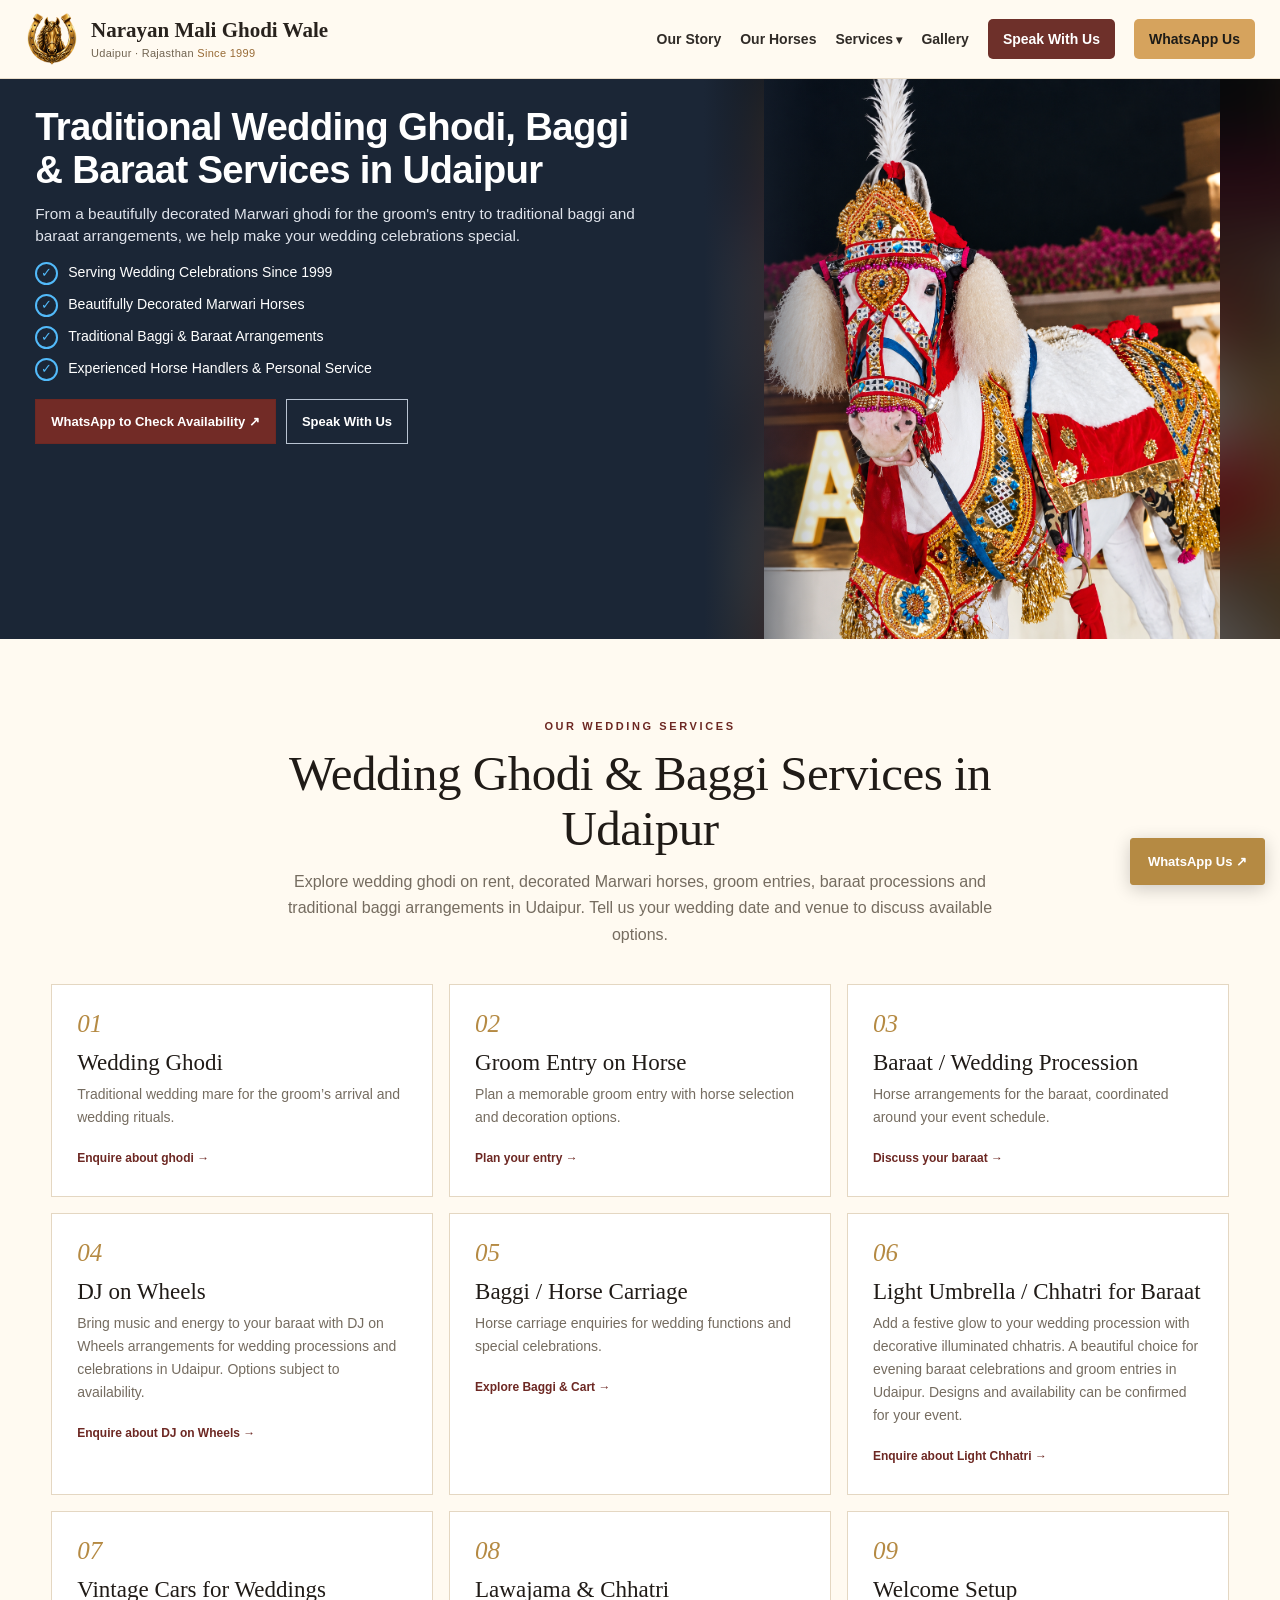
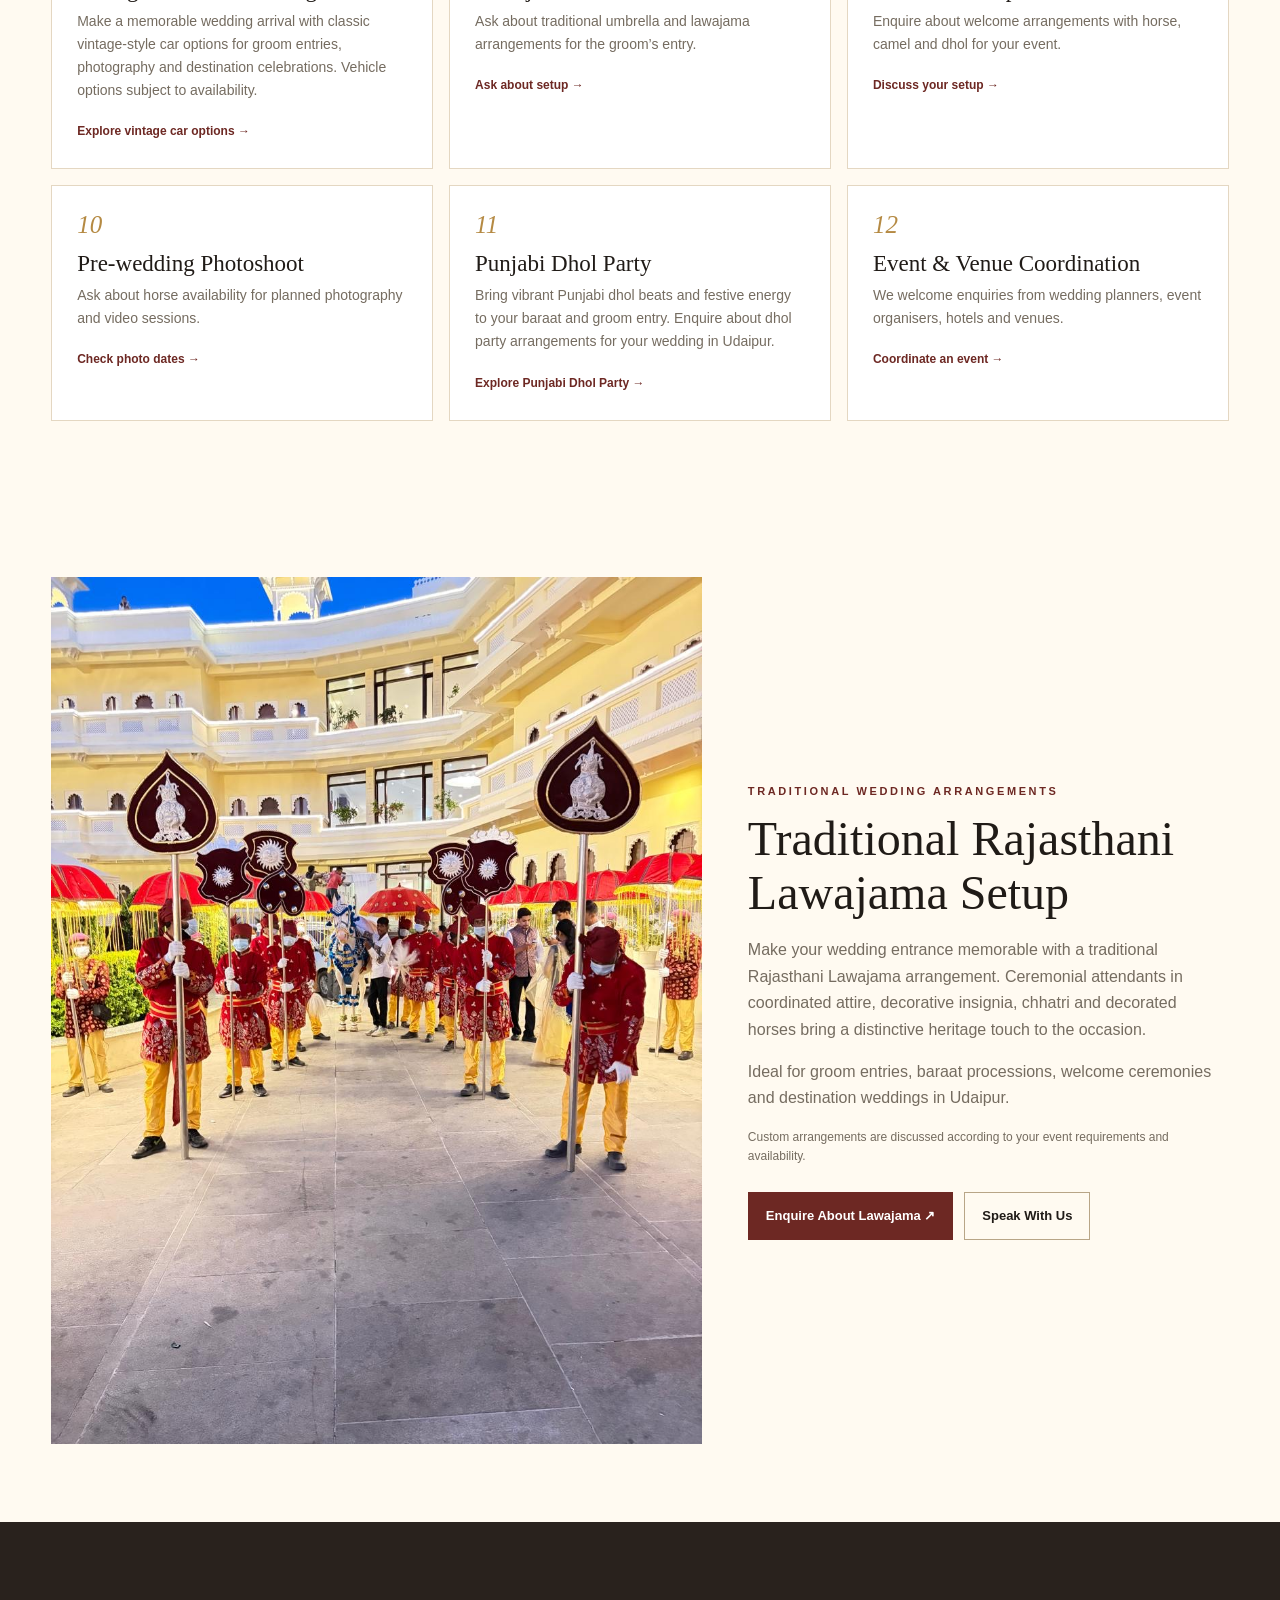
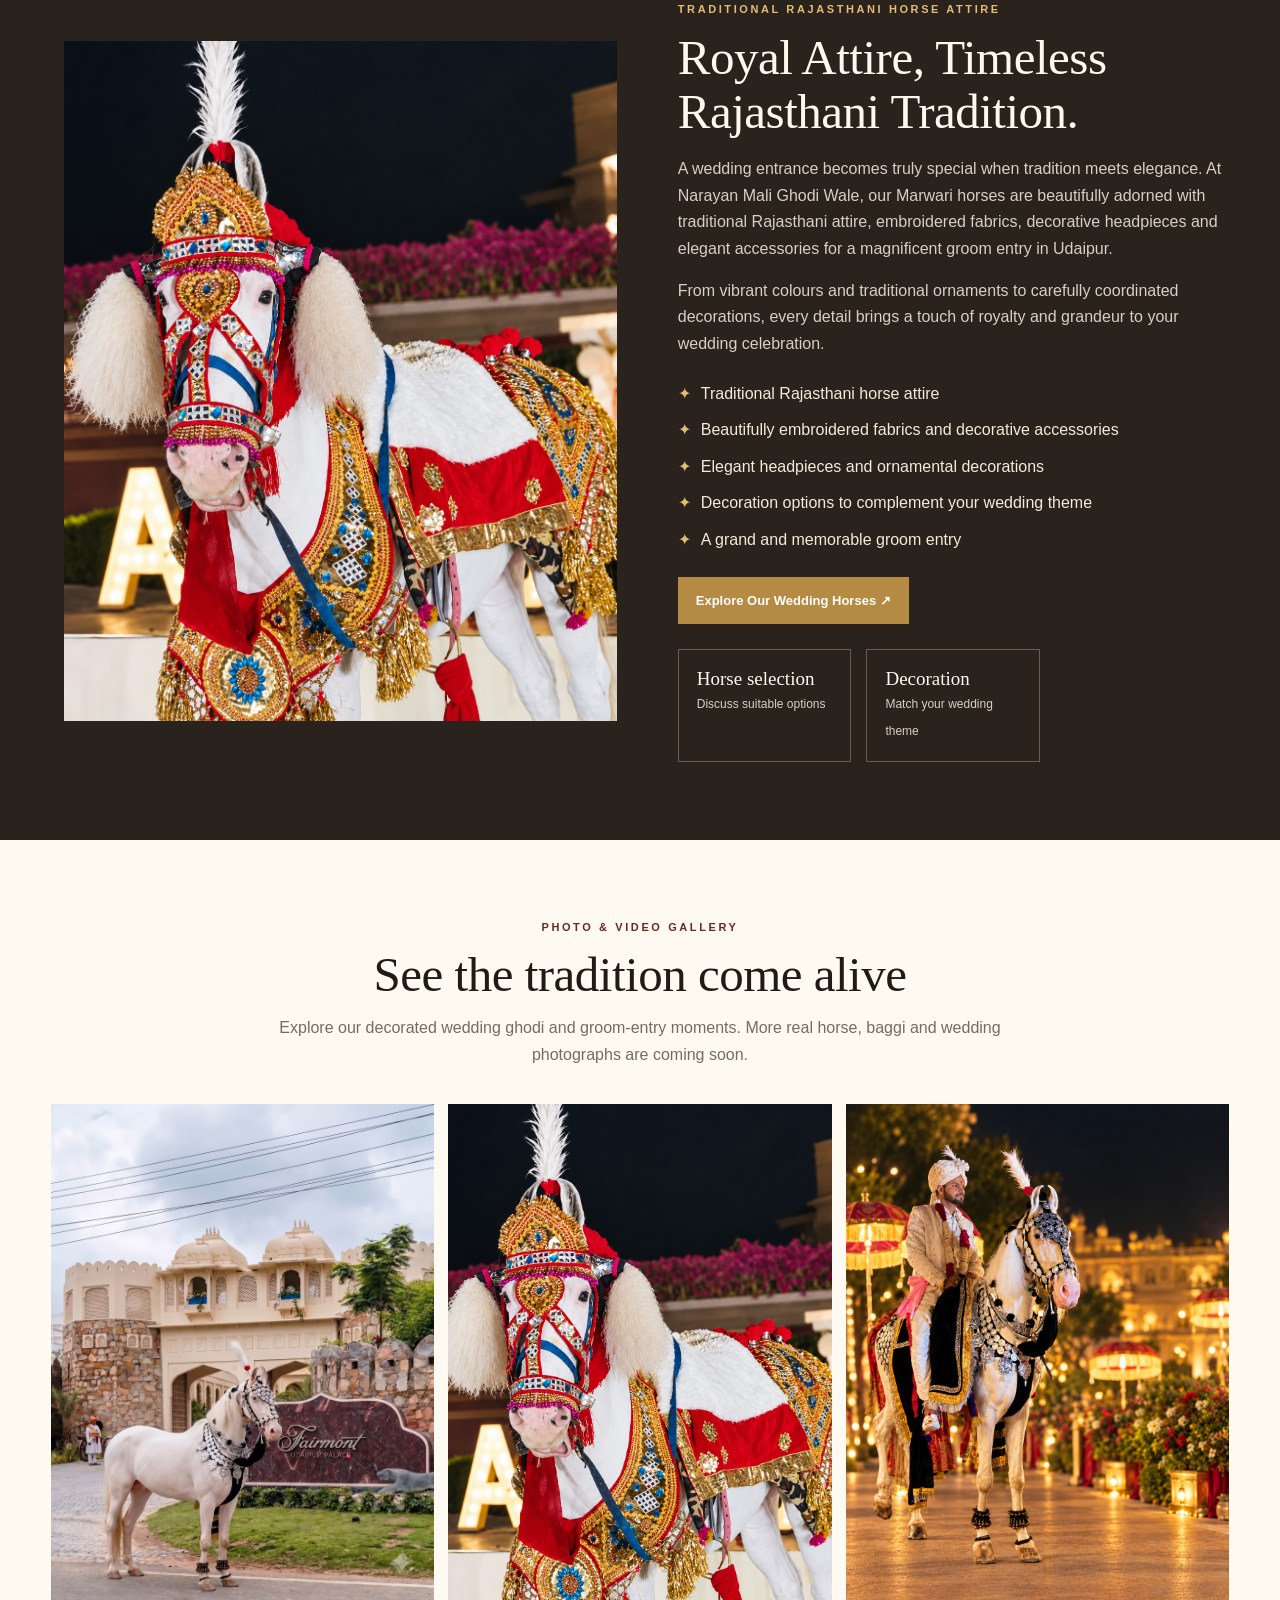
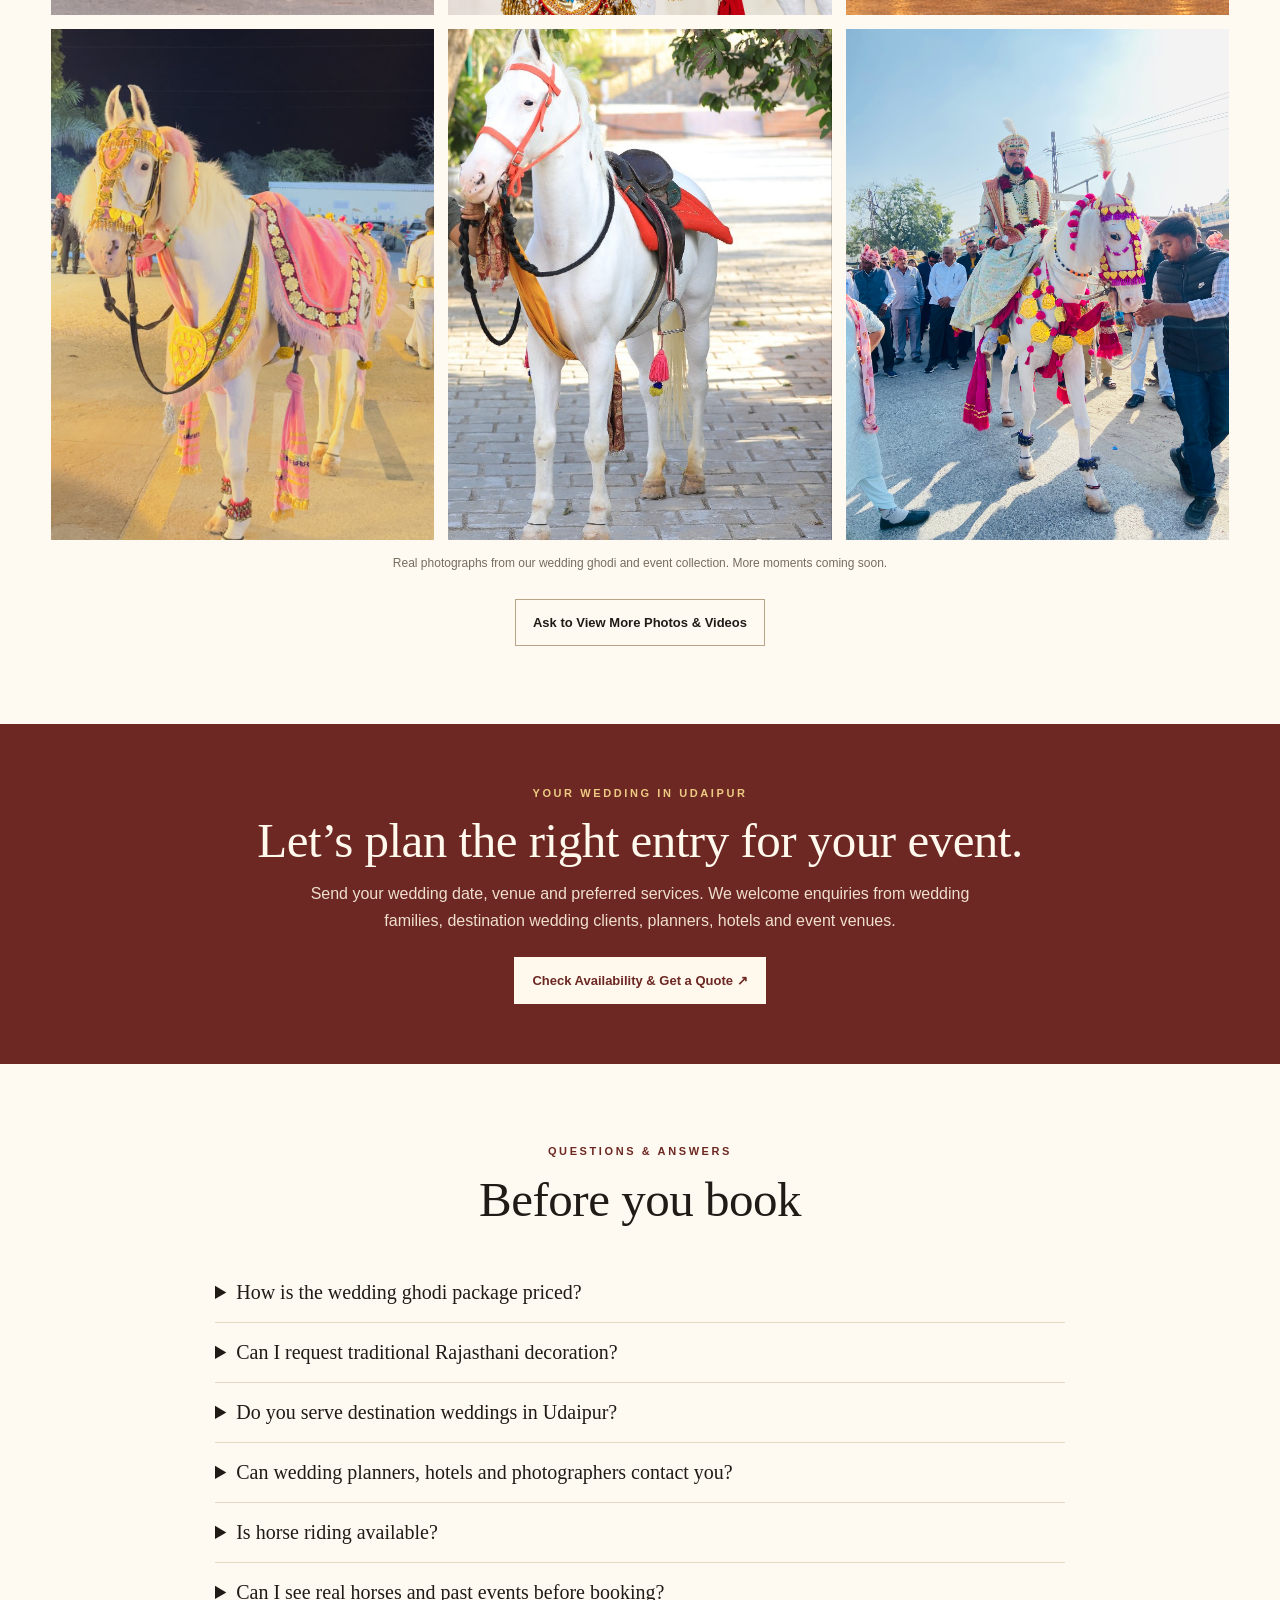
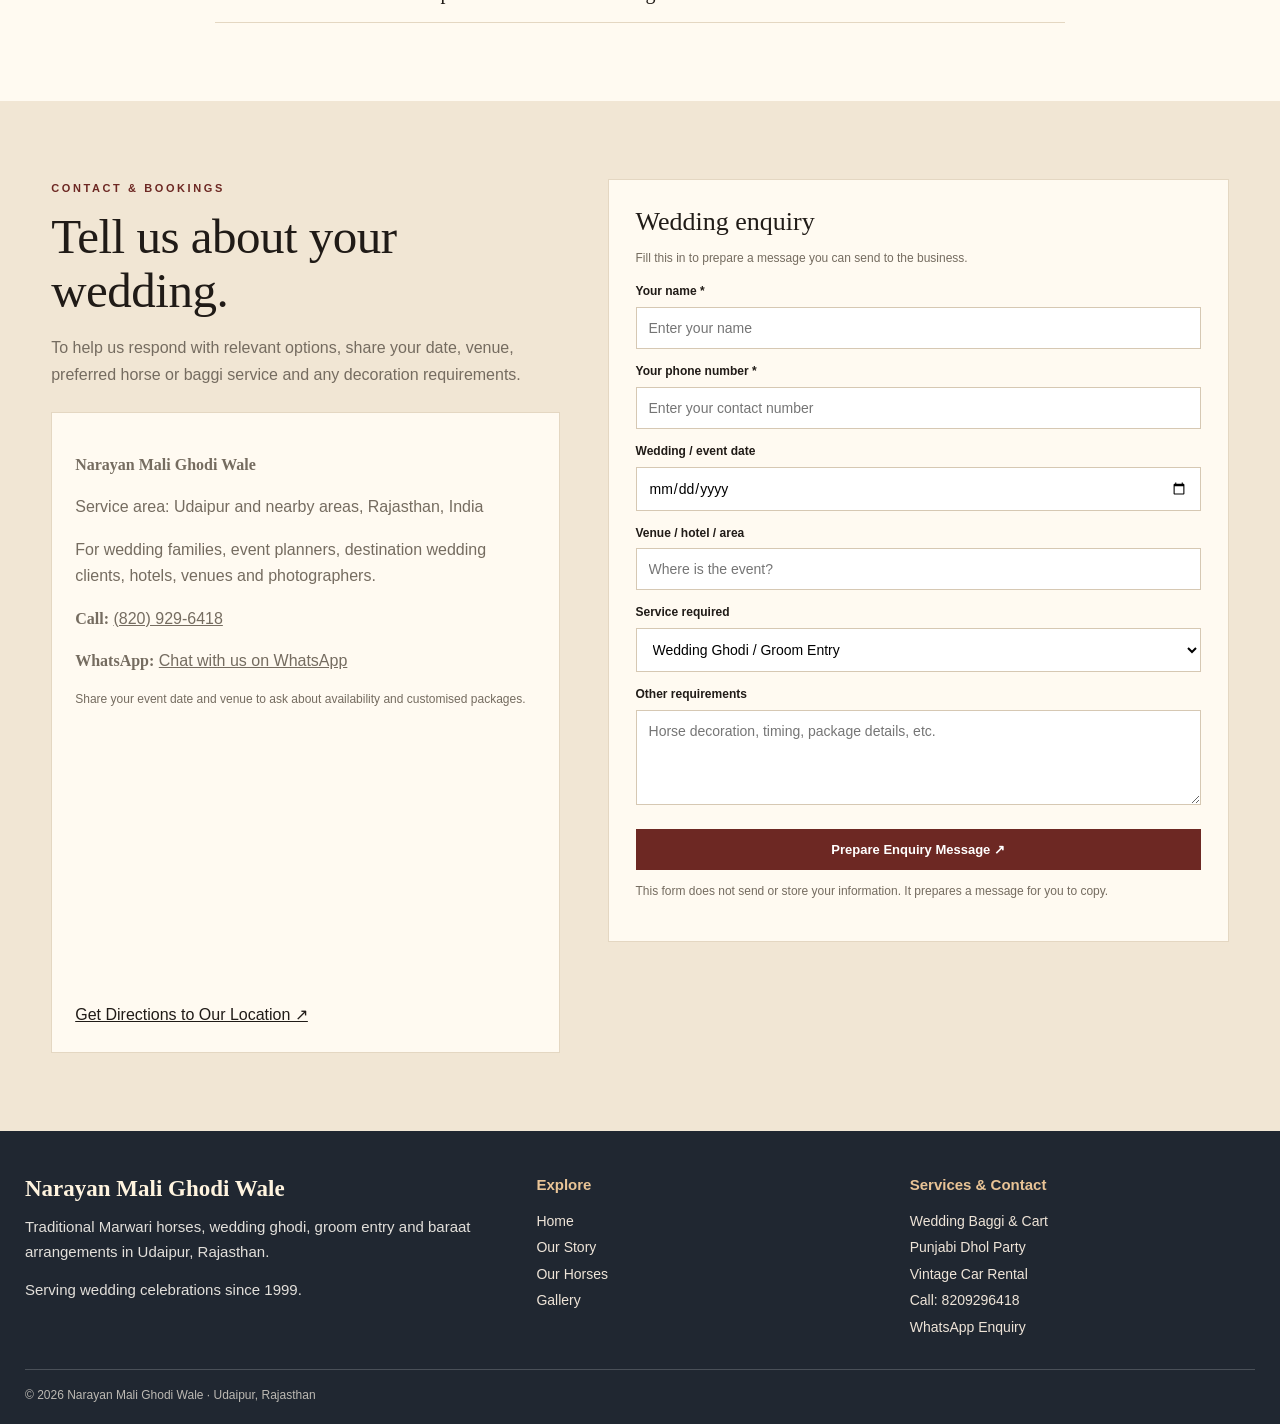
==== index.html @ 458868e4 "Tighten homepage hero spacing and raise both CTAs above fold" ====
<!doctype html>
<html lang="en">
<head>
<meta charset="utf-8"><meta name="viewport" content="width=device-width,initial-scale=1"><meta name="theme-color" content="#171713">
<title>Wedding Ghodi &amp; Baggi in Udaipur | Narayan Mali Ghodi Wale</title>
<meta name="description" content="Wedding ghodi and baggi services in Udaipur since 1999. Explore decorated Marwari horses, groom entry, baraat and destination wedding arrangements. Enquire today.">
<link rel="canonical" href="https://www.narayanmalighodiwale.com/">
<meta name="robots" content="index,follow,max-image-preview:large">
<meta property="og:type" content="website">
<meta property="og:locale" content="en_IN">
<meta property="og:site_name" content="Narayan Mali Ghodi Wale">
<meta property="og:title" content="Wedding Ghodi &amp; Baggi in Udaipur | Narayan Mali Ghodi Wale">
<meta property="og:description" content="Traditional wedding ghodi, Marwari horses, groom entry and baggi arrangements in Udaipur. Serving wedding celebrations since 1999.">
<meta property="og:url" content="https://www.narayanmalighodiwale.com/">
<meta property="og:image" content="https://www.narayanmalighodiwale.com/IMG_8677%202.png">
<meta name="twitter:card" content="summary_large_image">
<script type="application/ld+json">{"@context":"https://schema.org","@type":"LocalBusiness","@id":"https://www.narayanmalighodiwale.com/#business","name":"Narayan Mali Ghodi Wale","url":"https://www.narayanmalighodiwale.com/","telephone":"+918209296418","image":"https://www.narayanmalighodiwale.com/IMG_8677%202.png","description":"Wedding ghodi, Marwari horse, baggi, groom entry and baraat arrangements in Udaipur, Rajasthan.","foundingDate":"1999","address":{"@type":"PostalAddress","streetAddress":"Near CPS School, New Bhupalpura, Kharakua","addressLocality":"Udaipur","addressRegion":"Rajasthan","postalCode":"313001","addressCountry":"IN"},"areaServed":{"@type":"Place","name":"Udaipur and nearby areas, Rajasthan"},"hasMap":"https://www.google.com/maps/search/?api=1&query=24.5923232%2C73.7060782","sameAs":["https://www.google.com/maps/search/?api=1&query=24.5923232%2C73.7060782"]}</script>
<style>
:root{--ink:#201b17;--cream:#f7f0e4;--paper:#fffaf1;--gold:#b58a43;--red:#6d2823;--muted:#756c60;--line:#e4d7c2}
*{box-sizing:border-box}html{scroll-behavior:smooth;scroll-padding-top:82px}body{margin:0;background:var(--paper);color:var(--ink);font:16px/1.65 Arial,Helvetica,sans-serif}a{color:inherit}.wrap{width:min(1180px,92%);margin:auto}.top{background:var(--red);color:#fff8ed;font-size:12px;letter-spacing:.5px;padding:8px 0}.top .wrap{display:flex;justify-content:space-between;gap:12px;flex-wrap:wrap}.header{position:sticky;top:0;z-index:5;background:#fffaf1f5;backdrop-filter:blur(10px);border-bottom:1px solid var(--line)}.nav{display:flex;align-items:center;justify-content:space-between;gap:22px;min-height:78px}.brand{font:700 21px/1.15 Georgia,serif;text-decoration:none;display:flex;align-items:center;gap:11px}.brand-logo{width:54px;height:54px;object-fit:contain;flex-shrink:0}.brand small{display:block;font:700 10px Arial,sans-serif;letter-spacing:2px;text-transform:uppercase;color:var(--red);margin-top:7px}.since-mark{color:#9a742f;font-weight:800;white-space:nowrap;margin-left:10px;padding-left:10px;border-left:1px solid #c7aa7b}.links{display:flex;align-items:center;gap:19px;font-size:13px}.links a{text-decoration:none}.nav-dropdown{position:relative}.nav-dropdown summary{cursor:pointer;list-style:none;font-size:13px}.nav-dropdown summary::-webkit-details-marker{display:none}.nav-dropdown summary::after{content:" ▾";color:var(--gold)}.nav-dropdown[open] summary::after{content:" ▴"}.nav-dropdown-menu{position:absolute;top:calc(100% + 16px);left:0;min-width:225px;background:var(--paper);border:1px solid var(--line);box-shadow:0 12px 28px #0002;padding:8px;z-index:12}.nav-dropdown-menu a{display:block!important;padding:10px 12px;color:var(--ink);white-space:nowrap}.nav-dropdown-menu a:hover,.nav-dropdown-menu a:focus{background:#efe2ce}.btn{display:inline-flex;align-items:center;justify-content:center;gap:7px;background:var(--red);border:1px solid var(--red);color:white!important;text-decoration:none;padding:12px 17px;font-weight:bold;font-size:13px;cursor:pointer}.btn.gold{background:var(--gold);border-color:var(--gold)}.btn.light{background:transparent;color:var(--ink)!important;border-color:#b8a587}.hero{display:grid;grid-template-columns:1fr 1fr;background:#eee0c8;min-height:590px}.hero-copy{align-self:center;padding:70px max(25px,calc((100vw - 1180px)/2)) 70px max(4vw,24px)}.eyebrow{font-size:11px;letter-spacing:2.6px;text-transform:uppercase;color:var(--red);font-weight:bold}.hero h1{font:clamp(42px,5.4vw,70px)/1.04 Georgia,serif;letter-spacing:-1.6px;margin:18px 0}.hero p{font-size:17px;color:#62564a;max-width:500px}.actions{display:flex;gap:11px;flex-wrap:wrap;margin-top:25px}.hero-photo{position:relative;min-height:620px;background:#241b15;overflow:hidden;isolation:isolate}.hero-photo::before{content:"";position:absolute;inset:-24px;background:url('IMG_8677%202.png') center/cover no-repeat;filter:blur(22px) brightness(.68);z-index:-1}.hero-photo::after{content:"";position:absolute;inset:0;background:url('IMG_8677%202.png') center/contain no-repeat;pointer-events:none}.photo-tag{position:absolute;bottom:22px;left:22px;background:#fffaf1ed;padding:13px 16px;font:18px Georgia,serif}.strip{background:var(--ink);color:#fff8ed}.strip .wrap{display:grid;grid-template-columns:repeat(3,1fr);gap:20px;padding:22px 0}.strip strong{display:block;font:18px Georgia,serif}.strip span{font-size:12px;color:#d8cbbb}section{padding:78px 0}.intro{text-align:center;max-width:760px;margin:0 auto 36px}.intro h2,.about h2,.cta h2,.contact h2{font:clamp(32px,4.3vw,49px)/1.12 Georgia,serif;letter-spacing:-.5px;margin:12px 0}.intro p{color:var(--muted);margin:0}.services{display:grid;grid-template-columns:repeat(3,1fr);gap:16px}.service{background:#fff;border:1px solid var(--line);padding:25px;min-height:205px;position:relative}.service .num{font:italic 25px Georgia,serif;color:var(--gold)}.service h3{font:23px Georgia,serif;margin:12px 0 7px}.service p{font-size:14px;color:var(--muted);margin:0 0 15px}.service a{font-size:12px;font-weight:bold;color:var(--red);text-decoration:none}.about{background:#29221d;color:#fff8ed}.about-grid{display:grid;grid-template-columns:minmax(0,1.05fr) minmax(0,1fr);gap:48px;align-items:center}.about-photo{display:flex;align-items:center;justify-content:center;min-width:0;background:transparent}.about-photo img{display:block;width:100%;height:auto;max-height:680px;object-fit:contain;object-position:center;border-radius:4px}.about .eyebrow{color:#e4bd73}.about p{color:#d9cfc2}.checks{list-style:none;padding:0;margin:24px 0}.checks li{margin:10px 0;color:#f6ead8}.checks li:before{content:'✦';color:#e4bd73;margin-right:10px}.feature-row{display:grid;grid-template-columns:repeat(3,1fr);gap:15px;margin-top:25px}.feature{border:1px solid #6d5b4b;padding:18px}.feature b{display:block;font:19px Georgia,serif}.feature span{font-size:12px;color:#d9cfc2}.gallery{display:grid;grid-template-columns:repeat(3,minmax(0,1fr));gap:14px}.gallery figure{margin:0;position:relative;aspect-ratio:3/4;min-height:0;background:#29221d;overflow:hidden;display:flex;align-items:center;justify-content:center}.gallery img{display:block;width:100%;height:100%;min-height:0;object-fit:cover;object-position:center;transition:transform .25s ease}.gallery figure:hover img{transform:scale(1.025)}.gallery figure.wedding-entry{background:#211a16}.gallery figure.wedding-entry img{object-fit:cover;object-position:center center;background:#211a16}.gallery figcaption{position:absolute;bottom:0;left:0;right:0;padding:35px 15px 13px;color:white;font:20px Georgia,serif;background:linear-gradient(transparent,#000a)}.note{text-align:center;color:var(--muted);font-size:12px;margin-top:14px}.packages{background:#f0e5d2}.package-grid{display:grid;grid-template-columns:repeat(3,1fr);gap:16px}.package{background:var(--paper);border:1px solid var(--line);padding:27px}.package h3{font:25px Georgia,serif;margin:0 0 8px}.package p{font-size:14px;color:var(--muted)}.package .label{font-size:10px;text-transform:uppercase;letter-spacing:2px;color:var(--red);font-weight:bold}.package a{font-size:13px;color:var(--red);font-weight:bold;text-decoration:none}.cta{background:var(--red);color:#fff8ed;text-align:center;padding:60px 20px}.cta .eyebrow{color:#edc982}.cta p{max-width:680px;margin:0 auto 23px;color:#f0dfce}.cta .btn{background:#fff8ed;border-color:#fff8ed;color:var(--red)!important}.faq{max-width:850px;margin:auto}.faq details{padding:18px 0;border-bottom:1px solid var(--line)}.faq summary{font:20px Georgia,serif;cursor:pointer}.faq details p{color:var(--muted);font-size:14px}.contact{background:#f1e6d4}.contact-grid{display:grid;grid-template-columns:.9fr 1.1fr;gap:48px;align-items:start}.contact p{color:var(--muted)}.contact-info{background:var(--paper);border:1px solid var(--line);padding:23px;margin-top:24px}.contact-info b{font-family:Georgia,serif}.form{background:var(--paper);border:1px solid var(--line);padding:27px}.form h3{font:26px Georgia,serif;margin:0 0 12px}.form label{display:block;font-size:12px;font-weight:bold;margin:13px 0 5px}.form input,.form select,.form textarea{width:100%;padding:12px;border:1px solid #d6c8b3;background:white;font:14px Arial}.form textarea{min-height:95px}.form button{margin-top:16px;width:100%}.small{font-size:12px;color:var(--muted)}footer{background:var(--ink);color:#fff8ed;padding:30px 0}footer .wrap{display:flex;justify-content:space-between;gap:20px;flex-wrap:wrap;align-items:center}footer p{font-size:12px;color:#d8cbbb;margin:4px 0}.float-cta{position:fixed;bottom:15px;right:15px;z-index:8;box-shadow:0 4px 18px #0003;border-radius:3px}
@media(max-width:900px){.hero-photo{min-height:520px}.links{gap:10px}.links a:not(.btn){display:none}.hero{grid-template-columns:1fr}.hero-copy{padding:55px 6%}.hero-photo{min-height:370px}.about-grid,.contact-grid{grid-template-columns:1fr;gap:28px}.services{grid-template-columns:repeat(2,1fr)}.package-grid{grid-template-columns:1fr}.about-photo{min-height:0}.about-photo img{max-height:560px}.strip .wrap{grid-template-columns:1fr;gap:12px}.strip .wrap>div{border-bottom:1px solid #55463a;padding-bottom:10px}.feature-row{grid-template-columns:1fr 1fr}}
@media(max-width:520px){.hero-photo{min-height:420px}section{padding:58px 0}.services{grid-template-columns:1fr}.gallery{grid-template-columns:1fr}.gallery figure{min-height:0;aspect-ratio:3/4}.gallery img{min-height:0}.brand{font-size:18px}.hero h1{font-size:44px}.feature-row{grid-template-columns:1fr}.top .wrap{justify-content:center}.form{padding:19px}}
.heritage{background:#f4ebdd}.heritage-grid{display:grid;grid-template-columns:1.08fr .92fr;gap:48px;align-items:center}.heritage-photos{display:grid;gap:14px;min-width:0}.heritage-secondary img{max-height:420px}.heritage-photo{margin:0;background:#d5c7b1;overflow:hidden}.heritage-photo img{display:block;width:100%;height:auto;max-height:630px;object-fit:contain}.heritage-copy h2{font:clamp(34px,4.2vw,50px)/1.12 Georgia,serif;margin:14px 0 18px}.heritage-copy p{color:var(--muted);margin:0 0 17px}.heritage-detail{border-left:3px solid var(--gold);padding-left:17px;font-size:14px;margin:22px 0;color:#5f5549}.heritage-actions{display:flex;gap:12px;flex-wrap:wrap;margin-top:25px}@media(max-width:900px){.heritage-grid{grid-template-columns:1fr;gap:26px}.heritage-photo img{max-height:580px}}.lawajama{background:#fffaf1}.lawajama-grid{display:grid;grid-template-columns:1.15fr .85fr;gap:46px;align-items:center}.lawajama-photo{margin:0;background:#e9ddca}.lawajama-photo img{display:block;width:100%;height:auto;object-fit:contain}.lawajama-copy h2{font:clamp(32px,4vw,48px)/1.12 Georgia,serif;margin:12px 0 18px}.lawajama-copy p{color:var(--muted)}@media(max-width:900px){.lawajama-grid{grid-template-columns:1fr;gap:25px}}
/* Approved split-layout homepage hero */
.updated-hero{display:grid!important;grid-template-columns:55% 45%;min-height:720px!important;overflow:hidden;background:#1b2636!important;color:#fff!important;padding:0!important}.updated-hero .hero-inner{width:auto!important;max-width:none!important;margin:0!important;padding:75px 6% 55px max(5%,calc((100vw - 1300px)/2))!important;align-self:center;z-index:2}.updated-hero .eyebrow{font-size:13px;letter-spacing:1.4px;font-weight:700;color:#e8c79d}.updated-hero h1{font:700 clamp(34px,3.45vw,57px)/1.15 Arial,Helvetica,sans-serif;letter-spacing:-.7px;margin:22px 0 25px;max-width:none}.updated-hero p{font-size:clamp(16px,1.35vw,20px);color:#dfe3eb;max-width:760px;line-height:1.6}.updated-hero .hero-benefits{list-style:none;margin:30px 0;padding:0}.updated-hero .hero-benefits li{display:flex;align-items:flex-start;gap:14px;font-size:clamp(15px,1.2vw,19px);margin:15px 0}.updated-hero .hero-benefits li:before{content:'✓';border:2px solid #52bafa;border-radius:50%;width:21px;height:21px;display:inline-flex;align-items:center;justify-content:center;color:#52bafa;font-size:13px;flex:none;margin-top:4px}.updated-hero .actions{display:flex;flex-wrap:wrap;gap:12px;margin-top:28px}.updated-hero .btn{background:#722b26;color:#fff!important;text-decoration:none;padding:13px 18px;font-weight:700;font-size:14px}.updated-hero .btn.light{background:transparent!important;border:1px solid #b9c4d2;color:#fff!important}.updated-hero .hero-photo{position:relative;overflow:hidden;min-height:720px;background:#192434}.updated-hero .hero-photo:before{content:'';position:absolute;inset:-45px;background:url('/IMG_0297.png') center/cover no-repeat;filter:blur(34px) brightness(.42);transform:scale(1.1)}.updated-hero .hero-photo img{position:absolute;inset:0;width:100%;height:100%;object-fit:contain;object-position:center center;filter:contrast(1.04) saturate(1.04)}.updated-hero .hero-photo:after{content:'';position:absolute;inset:0;background:linear-gradient(90deg,#1b2636 0%,rgba(27,38,54,.15) 19%,transparent 40%);pointer-events:none}@media(max-width:780px){.updated-hero{grid-template-columns:1fr}.updated-hero .hero-photo{order:-1;min-height:480px;height:58vh}.updated-hero .hero-inner{padding:36px 6% 52px!important}.updated-hero h1{font-size:clamp(32px,7vw,46px)}.updated-hero .hero-photo:after{background:linear-gradient(0deg,#1b2636 0%,transparent 23%)}}@media(max-width:420px){.updated-hero .hero-photo{min-height:350px;height:48vh}}

/* Compact above-the-fold hero: show both contact actions without scrolling on desktop */
@media(min-width:781px){.updated-hero{min-height:0!important;grid-template-columns:55% 45%;align-items:stretch}.updated-hero .hero-inner{padding-top:26px!important;padding-bottom:30px!important;align-self:start}.updated-hero h1{font-size:clamp(30px,3vw,46px)!important;line-height:1.12!important;margin:0 0 12px!important}.updated-hero p{font-size:clamp(15px,1.2vw,18px)!important;line-height:1.45!important;margin:0 0 10px!important}.updated-hero .hero-benefits{margin:13px 0 0!important}.updated-hero .hero-benefits li{font-size:clamp(14px,1.1vw,17px)!important;margin:8px 0!important;gap:10px}.updated-hero .hero-benefits li:before{width:19px;height:19px;margin-top:1px}.updated-hero .actions{margin-top:18px!important;gap:10px}.updated-hero .btn{padding:11px 15px!important;font-size:13px!important}.updated-hero .hero-photo{min-height:560px!important}}
@media(max-width:780px){.updated-hero .hero-inner{padding-top:22px!important;padding-bottom:34px!important}.updated-hero h1{margin-top:0!important}.updated-hero .hero-benefits{margin:16px 0!important}.updated-hero .hero-benefits li{margin:9px 0!important}.updated-hero .actions{margin-top:16px!important}}
</style><link rel="icon" type="image/png" href="/Regal%20Golden%20Horse%20Horseshoe%20Emblem.png"><link rel="apple-touch-icon" href="/Regal%20Golden%20Horse%20Horseshoe%20Emblem.png"><link rel="stylesheet" href="/site-shared.css">
<script src="/site-shared.js" defer></script>
</head><body>

<div id="nm-site-header"></div>
<main>
<section class="hero updated-hero" style="padding:0"><div class="wrap hero-inner"><h1>Traditional Wedding Ghodi, Baggi &amp; Baraat Services in Udaipur</h1><p>From a beautifully decorated Marwari ghodi for the groom's entry to traditional baggi and baraat arrangements, we help make your wedding celebrations special.</p><ul class="hero-benefits"><li>Serving Wedding Celebrations Since 1999</li><li>Beautifully Decorated Marwari Horses</li><li>Traditional Baggi &amp; Baraat Arrangements</li><li>Experienced Horse Handlers &amp; Personal Service</li></ul><div class="actions"><a class="btn" href="https://wa.me/918209296418?text=Namaste%2C%20I%20want%20to%20check%20availability%20for%20wedding%20ghodi%20or%20baggi%20services%20in%20Udaipur." target="_blank" rel="noopener">WhatsApp to Check Availability ↗</a><a class="btn light" href="tel:+918209296418">Speak With Us</a></div></div><div class="hero-photo"><img src="/IMG_0297.png" alt="Decorated white Marwari wedding horse for groom entry in Udaipur" fetchpriority="high" decoding="async"></div></section>

<section id="services"><div class="wrap"><div class="intro"><div class="eyebrow">Our wedding services</div><h2>Wedding Ghodi &amp; Baggi Services in Udaipur</h2><p>Explore wedding ghodi on rent, decorated Marwari horses, groom entries, baraat processions and traditional baggi arrangements in Udaipur. Tell us your wedding date and venue to discuss available options.</p></div><div class="services">
<article class="service"><div class="num">01</div><h3>Wedding Ghodi</h3><p>Traditional wedding mare for the groom’s arrival and wedding rituals.</p><a href="#contact">Enquire about ghodi →</a></article>
<article class="service"><div class="num">02</div><h3>Groom Entry on Horse</h3><p>Plan a memorable groom entry with horse selection and decoration options.</p><a href="#contact">Plan your entry →</a></article>
<article class="service"><div class="num">03</div><h3>Baraat / Wedding Procession</h3><p>Horse arrangements for the baraat, coordinated around your event schedule.</p><a href="#contact">Discuss your baraat →</a></article>
<article class="service"><div class="num">04</div><h3>DJ on Wheels</h3><p>Bring music and energy to your baraat with DJ on Wheels arrangements for wedding processions and celebrations in Udaipur. Options subject to availability.</p><a href="https://wa.me/918209296418?text=Namaste%2C%20I%20would%20like%20to%20enquire%20about%20DJ%20on%20Wheels%20for%20my%20wedding%20in%20Udaipur." target="_blank" rel="noopener">Enquire about DJ on Wheels →</a></article>
<article class="service"><div class="num">05</div><h3>Baggi / Horse Carriage</h3><p>Horse carriage enquiries for wedding functions and special celebrations.</p><a href="/wedding-baggi-cart-udaipur.html">Explore Baggi &amp; Cart →</a></article>
<article class="service"><div class="num">06</div><h3>Light Umbrella / Chhatri for Baraat</h3><p>Add a festive glow to your wedding procession with decorative illuminated chhatris. A beautiful choice for evening baraat celebrations and groom entries in Udaipur. Designs and availability can be confirmed for your event.</p><a href="https://wa.me/918209296418?text=Namaste%2C%20I%20would%20like%20to%20enquire%20about%20Light%20Umbrella%20or%20Chhatri%20arrangements%20for%20my%20baraat%20in%20Udaipur." target="_blank" rel="noopener">Enquire about Light Chhatri →</a></article>
<article class="service"><div class="num">07</div><h3>Vintage Cars for Weddings</h3><p>Make a memorable wedding arrival with classic vintage-style car options for groom entries, photography and destination celebrations. Vehicle options subject to availability.</p><a href="https://wa.me/918209296418?text=Namaste%2C%20I%20would%20like%20to%20enquire%20about%20vintage%20cars%20for%20my%20wedding%20in%20Udaipur." target="_blank" rel="noopener">Explore vintage car options →</a></article>
<article class="service"><div class="num">08</div><h3>Lawajama & Chhatri</h3><p>Ask about traditional umbrella and lawajama arrangements for the groom’s entry.</p><a href="#contact">Ask about setup →</a></article>
<article class="service"><div class="num">09</div><h3>Welcome Setup</h3><p>Enquire about welcome arrangements with horse, camel and dhol for your event.</p><a href="#contact">Discuss your setup →</a></article>
<article class="service"><div class="num">10</div><h3>Pre-wedding Photoshoot</h3><p>Ask about horse availability for planned photography and video sessions.</p><a href="#contact">Check photo dates →</a></article>
<article class="service"><div class="num">11</div><h3>Punjabi Dhol Party</h3><p>Bring vibrant Punjabi dhol beats and festive energy to your baraat and groom entry. Enquire about dhol party arrangements for your wedding in Udaipur.</p><a href="/punjabi-dhol-party-udaipur.html">Explore Punjabi Dhol Party →</a></article>
<article class="service"><div class="num">12</div><h3>Event & Venue Coordination</h3><p>We welcome enquiries from wedding planners, event organisers, hotels and venues.</p><a href="#contact">Coordinate an event →</a></article>
</div></div></section>

<section class="lawajama" id="lawajama"><div class="wrap lawajama-grid"><figure class="lawajama-photo"><img loading="lazy" src="2a0fddee-d705-4a57-9d0f-5d189b93e5f3%202.JPG" alt="Traditional Rajasthani lawajama wedding setup with uniformed ceremonial attendants, decorative emblems, chhatri and a decorated horse"></figure><div class="lawajama-copy"><div class="eyebrow">Traditional wedding arrangements</div><h2>Traditional Rajasthani Lawajama Setup</h2><p>Make your wedding entrance memorable with a traditional Rajasthani Lawajama arrangement. Ceremonial attendants in coordinated attire, decorative insignia, chhatri and decorated horses bring a distinctive heritage touch to the occasion.</p><p>Ideal for groom entries, baraat processions, welcome ceremonies and destination weddings in Udaipur.</p><p class="small">Custom arrangements are discussed according to your event requirements and availability.</p><div class="actions"><a class="btn" href="https://wa.me/918209296418?text=Namaste%2C%20I%20want%20to%20enquire%20about%20a%20traditional%20Lawajama%20setup%20for%20my%20wedding%20in%20Udaipur." target="_blank" rel="noopener">Enquire About Lawajama ↗</a><a class="btn light" href="tel:+918209296418">Speak With Us</a></div></div></div></section>
<section class="about" id="horses"><div class="wrap about-grid"><div class="about-photo"><img src="IMG_0297.png" alt="Marwari wedding horse in ornate red and gold traditional Rajasthani wedding attire" loading="lazy" decoding="async"></div><div><div class="eyebrow">Traditional Rajasthani horse attire</div><h2>Royal Attire, Timeless Rajasthani Tradition.</h2><p>A wedding entrance becomes truly special when tradition meets elegance. At Narayan Mali Ghodi Wale, our Marwari horses are beautifully adorned with traditional Rajasthani attire, embroidered fabrics, decorative headpieces and elegant accessories for a magnificent groom entry in Udaipur.</p><p>From vibrant colours and traditional ornaments to carefully coordinated decorations, every detail brings a touch of royalty and grandeur to your wedding celebration.</p><ul class="checks"><li>Traditional Rajasthani horse attire</li><li>Beautifully embroidered fabrics and decorative accessories</li><li>Elegant headpieces and ornamental decorations</li><li>Decoration options to complement your wedding theme</li><li>A grand and memorable groom entry</li></ul><a class="btn gold" href="#gallery">Explore Our Wedding Horses ↗</a><div class="feature-row"><div class="feature"><b>Horse selection</b><span>Discuss suitable options</span></div><div class="feature"><b>Decoration</b><span>Match your wedding theme</span></div></div></div></div></section>
<section id="gallery"><div class="wrap"><div class="intro"><div class="eyebrow">Photo & video gallery</div><h2>See the tradition come alive</h2><p>Explore our decorated wedding ghodi and groom-entry moments. More real horse, baggi and wedding photographs are coming soon.</p></div><div class="gallery"><figure><img loading="lazy" src="IMG_0275.png" alt="Narayan Mali Ghodi Wale wedding horse and traditional wedding arrangements in Udaipur"></figure><figure><img loading="lazy" src="IMG_0297.png" alt="White Marwari wedding horse wearing traditional red and gold Rajasthani ceremonial attire"></figure><figure class="wedding-entry"><img loading="lazy" src="IMG_8677%202.png" alt="Wedding groom riding a decorated white ghodi at a traditional evening wedding celebration"></figure><figure><img loading="lazy" src="74f262b3-b4cd-4fb9-a083-b7b27465c553.jpeg" alt="White wedding ghodi decorated with pink and gold ceremonial attire"></figure><figure><img loading="lazy" src="03cc562d-ab1a-48ba-9b96-851b92a7f203.jpeg" alt="Narayan Mali Ghodi Wale wedding gallery photograph"></figure><figure><img loading="lazy" src="IMG_6902.jpeg" alt="Narayan Mali Ghodi Wale horse and wedding event gallery photograph"></figure></div><p class="note">Real photographs from our wedding ghodi and event collection. More moments coming soon.</p><div style="text-align:center;margin-top:25px"><a class="btn light" href="#contact">Ask to View More Photos & Videos</a></div></div></section>

<div class="cta"><div class="eyebrow">Your wedding in Udaipur</div><h2>Let’s plan the right entry for your event.</h2><p>Send your wedding date, venue and preferred services. We welcome enquiries from wedding families, destination wedding clients, planners, hotels and event venues.</p><a class="btn" href="#contact">Check Availability & Get a Quote ↗</a></div>
<section id="faq"><div class="wrap"><div class="intro"><div class="eyebrow">Questions & answers</div><h2>Before you book</h2></div><div class="faq"><details><summary>How is the wedding ghodi package priced?</summary><p>Pricing depends on the wedding date, venue, horse selection, decoration, duration and services included. Contact us for a customised quote.</p></details><details><summary>Can I request traditional Rajasthani decoration?</summary><p>Yes, decoration preferences can be discussed, including decorative cloths, accessories, lawajama and chhatri, subject to confirmation for your event.</p></details><details><summary>Do you serve destination weddings in Udaipur?</summary><p>We welcome enquiries for destination weddings in Udaipur and nearby areas. Share the venue and event date so availability can be checked.</p></details><details><summary>Can wedding planners, hotels and photographers contact you?</summary><p>Yes. Please share your event schedule, venue and requirements so we can discuss horse services for the occasion.</p></details><details><summary>Is horse riding available?</summary><p>Horse riding enquiries are welcome, although wedding and event horse rental is the main focus of this business.</p></details><details><summary>Can I see real horses and past events before booking?</summary><p>We plan to feature genuine business photos and videos here. Please contact us to request current photos and discuss availability.</p></details></div></div></section>
<section class="contact" id="contact"><div class="wrap contact-grid"><div><div class="eyebrow">Contact & bookings</div><h2>Tell us about your wedding.</h2><p>To help us respond with relevant options, share your date, venue, preferred horse or baggi service and any decoration requirements.</p><div class="contact-info"><p><b>Narayan Mali Ghodi Wale</b></p><p>Service area: Udaipur and nearby areas, Rajasthan, India</p><p>For wedding families, event planners, destination wedding clients, hotels, venues and photographers.</p><p><b>Call:</b> <a href="tel:+918209296418">(820) 929-6418</a></p><p><b>WhatsApp:</b> <a href="https://wa.me/918209296418?text=Namaste%2C%20I%20want%20to%20enquire%20about%20wedding%20ghodi%20or%20baggi%20services%20in%20Udaipur." target="_blank" rel="noopener">Chat with us on WhatsApp</a></p><p class="small">Share your event date and venue to ask about availability and customised packages.</p><div class="business-map"><iframe title="Narayan Mali Ghodi Wale location in Udaipur" src="https://www.google.com/maps?q=24.5923232%2C73.7060782&amp;z=16&amp;output=embed" width="100%" height="280" style="border:0;border-radius:10px;display:block" loading="lazy" referrerpolicy="no-referrer-when-downgrade" allowfullscreen></iframe><a class="map-directions" href="https://www.google.com/maps/dir/?api=1&amp;destination=24.5923232%2C73.7060782&amp;destination_place_id=ChIJ51ZVBHHlZzkRMzs6Avm9ENo" target="_blank" rel="noopener">Get Directions to Our Location ↗</a></div></div></div>
<form class="form" id="enquiryForm"><h3>Wedding enquiry</h3><p class="small">Fill this in to prepare a message you can send to the business.</p><label for="name">Your name *</label><input id="name" name="name" placeholder="Enter your name" required><label for="phone">Your phone number *</label><input id="phone" name="phone" type="tel" placeholder="Enter your contact number" required><label for="date">Wedding / event date</label><input id="date" name="date" type="date"><label for="venue">Venue / hotel / area</label><input id="venue" name="venue" placeholder="Where is the event?"><label for="service">Service required</label><select id="service" name="service"><option>Wedding Ghodi / Groom Entry</option><option>Baraat / Wedding Procession</option><option>Ghodi with Band / Baja</option><option>Baggi / Horse Carriage</option><option>Horse Decoration / Lawajama / Chhatri</option><option>Destination Wedding Setup</option><option>Pre-wedding Photoshoot</option><option>Horse Riding</option><option>Custom Wedding Package</option></select><label for="details">Other requirements</label><textarea id="details" name="details" placeholder="Horse decoration, timing, package details, etc."></textarea><button class="btn" type="submit">Prepare Enquiry Message ↗</button><p class="small" id="formMessage" aria-live="polite">This form does not send or store your information. It prepares a message for you to copy.</p><textarea id="preparedMessage" aria-label="Prepared enquiry message" style="display:none;margin-top:10px" readonly></textarea><button type="button" class="btn light" id="copyMessage" style="display:none">Copy enquiry text</button></form></div></section>
</main><div id="nm-site-footer"></div>
<a class="btn gold float-cta" href="https://wa.me/918209296418?text=Namaste%2C%20I%20want%20to%20check%20availability%20for%20wedding%20ghodi%20or%20baggi%20services%20in%20Udaipur." target="_blank" rel="noopener">WhatsApp Us ↗</a>
<script>

document.getElementById('enquiryForm').addEventListener('submit',function(e){e.preventDefault();const d=new FormData(this);const message='Wedding enquiry for Narayan Mali Ghodi Wale\nName: '+d.get('name')+'\nPhone: '+d.get('phone')+'\nEvent date: '+(d.get('date')||'Not specified')+'\nVenue: '+(d.get('venue')||'Not specified')+'\nService: '+d.get('service')+'\nRequirements: '+(d.get('details')||'Not specified');const t=document.getElementById('preparedMessage');t.value=message;t.style.display='block';document.getElementById('copyMessage').style.display='block';document.getElementById('formMessage').textContent='Your message is ready below. Copy it to send it to the business; this demo form does not submit or store details.';});
document.getElementById('copyMessage').addEventListener('click',async function(){const t=document.getElementById('preparedMessage');t.select();try{await navigator.clipboard.writeText(t.value);this.textContent='Copied';}catch(e){this.textContent='Select the text above to copy';}});
</script></body></html>
---- site-shared.css ----
/* Shared site-wide header and footer. Edit this file for all pages. */
#nm-site-header,#nm-site-footer{font-family:Arial,Helvetica,sans-serif;box-sizing:border-box}#nm-site-header *,#nm-site-footer *{box-sizing:border-box}
#nm-site-header{position:relative;z-index:100;background:#fffaf1;color:#29241e;border-bottom:1px solid #e9ddcb}
#nm-site-header .nm-nav{max-width:1320px;margin:auto;padding:12px 25px;display:flex;align-items:center;justify-content:space-between;gap:24px}
#nm-site-header .nm-brand{display:flex;align-items:center;gap:12px;text-decoration:none;color:#28221d;min-width:0;font-family:Georgia,serif;font-size:21px;font-weight:700;line-height:1.15}
#nm-site-header .nm-logo{width:54px;height:54px;object-fit:contain;flex:none}
#nm-site-header .nm-brand small{display:block;font-family:Arial,sans-serif;font-size:11px;letter-spacing:.3px;font-weight:500;margin-top:5px;color:#716451}
#nm-site-header .nm-brand small span{color:#986b36}
#nm-site-header .nm-links{display:flex;align-items:center;gap:19px}
#nm-site-header .nm-links>a,#nm-site-header .nm-dropdown>summary{font:600 14px Arial,sans-serif;text-decoration:none;color:#302b27;cursor:pointer;white-space:nowrap}
#nm-site-header .nm-links>a:hover,#nm-site-header .nm-dropdown a:hover{color:#a47335}
#nm-site-header .nm-dropdown{position:relative}
#nm-site-header .nm-dropdown>summary{list-style:none}
#nm-site-header .nm-dropdown>summary::-webkit-details-marker{display:none}
#nm-site-header .nm-dropdown>summary:after{content:' ▾';font-size:12px}
#nm-site-header .nm-menu{position:absolute;top:100%;left:0;min-width:220px;background:#fffaf1;box-shadow:0 12px 28px #0002;border:1px solid #eadbc5;padding:9px;border-radius:9px;display:grid;gap:3px}
#nm-site-header .nm-menu a{display:block;padding:11px 10px;text-decoration:none;font:600 13px Arial,sans-serif;color:#302b27;border-radius:5px}
#nm-site-header .nm-links .nm-action{background:#6e302a;color:#fff!important;padding:12px 15px;border-radius:5px}
#nm-site-header .nm-links .nm-whatsapp{background:#d6a35d;color:#1d1b17!important}
#nm-site-header .nm-toggle{display:none;background:transparent;border:1px solid #d5c6b4;border-radius:5px;padding:8px 12px;font-size:24px;color:#29241e;cursor:pointer}
#nm-site-footer{background:#202731;color:#f8f1e8;padding:45px 25px 22px}
#nm-site-footer .nm-footer-wrap{max-width:1320px;margin:auto;display:grid;grid-template-columns:1.4fr 1fr 1fr;gap:28px}
#nm-site-footer h2{font:700 23px Georgia,serif;margin:0 0 12px;color:#fff4df}
#nm-site-footer h3{font:700 15px Arial,sans-serif;margin:0 0 15px;color:#e9c496}
#nm-site-footer p{font:15px/1.7 Arial,sans-serif;color:#e2dfda;margin:0 0 12px}
#nm-site-footer a{display:block;font:14px/1.9 Arial,sans-serif;color:#eee4d8;text-decoration:none}
#nm-site-footer a:hover{text-decoration:underline}
#nm-site-footer .nm-copyright{max-width:1320px;margin:28px auto 0;border-top:1px solid #ffffff30;padding-top:18px;font:12px Arial,sans-serif;color:#bcb9b3}
@media(max-width:1050px){#nm-site-header .nm-nav{flex-wrap:wrap}#nm-site-header .nm-toggle{display:block;margin-left:auto}#nm-site-header .nm-links{display:none;flex:0 0 100%;flex-direction:column;align-items:stretch;gap:0;padding:10px 0}#nm-site-header .nm-links.nm-open{display:flex}#nm-site-header .nm-links>a,#nm-site-header .nm-dropdown>summary{display:block;padding:12px 8px}#nm-site-header .nm-menu{position:static;box-shadow:none;min-width:0;margin:0 0 8px 10px}#nm-site-header .nm-links .nm-action{margin:6px 0;text-align:center}#nm-site-footer .nm-footer-wrap{grid-template-columns:1fr 1fr}}
@media(max-width:600px){#nm-site-header .nm-nav{padding:12px 17px}#nm-site-header .nm-brand{font-size:16px}#nm-site-header .nm-logo{width:43px;height:43px}#nm-site-header .nm-brand small{font-size:10px}#nm-site-footer .nm-footer-wrap{grid-template-columns:1fr}}
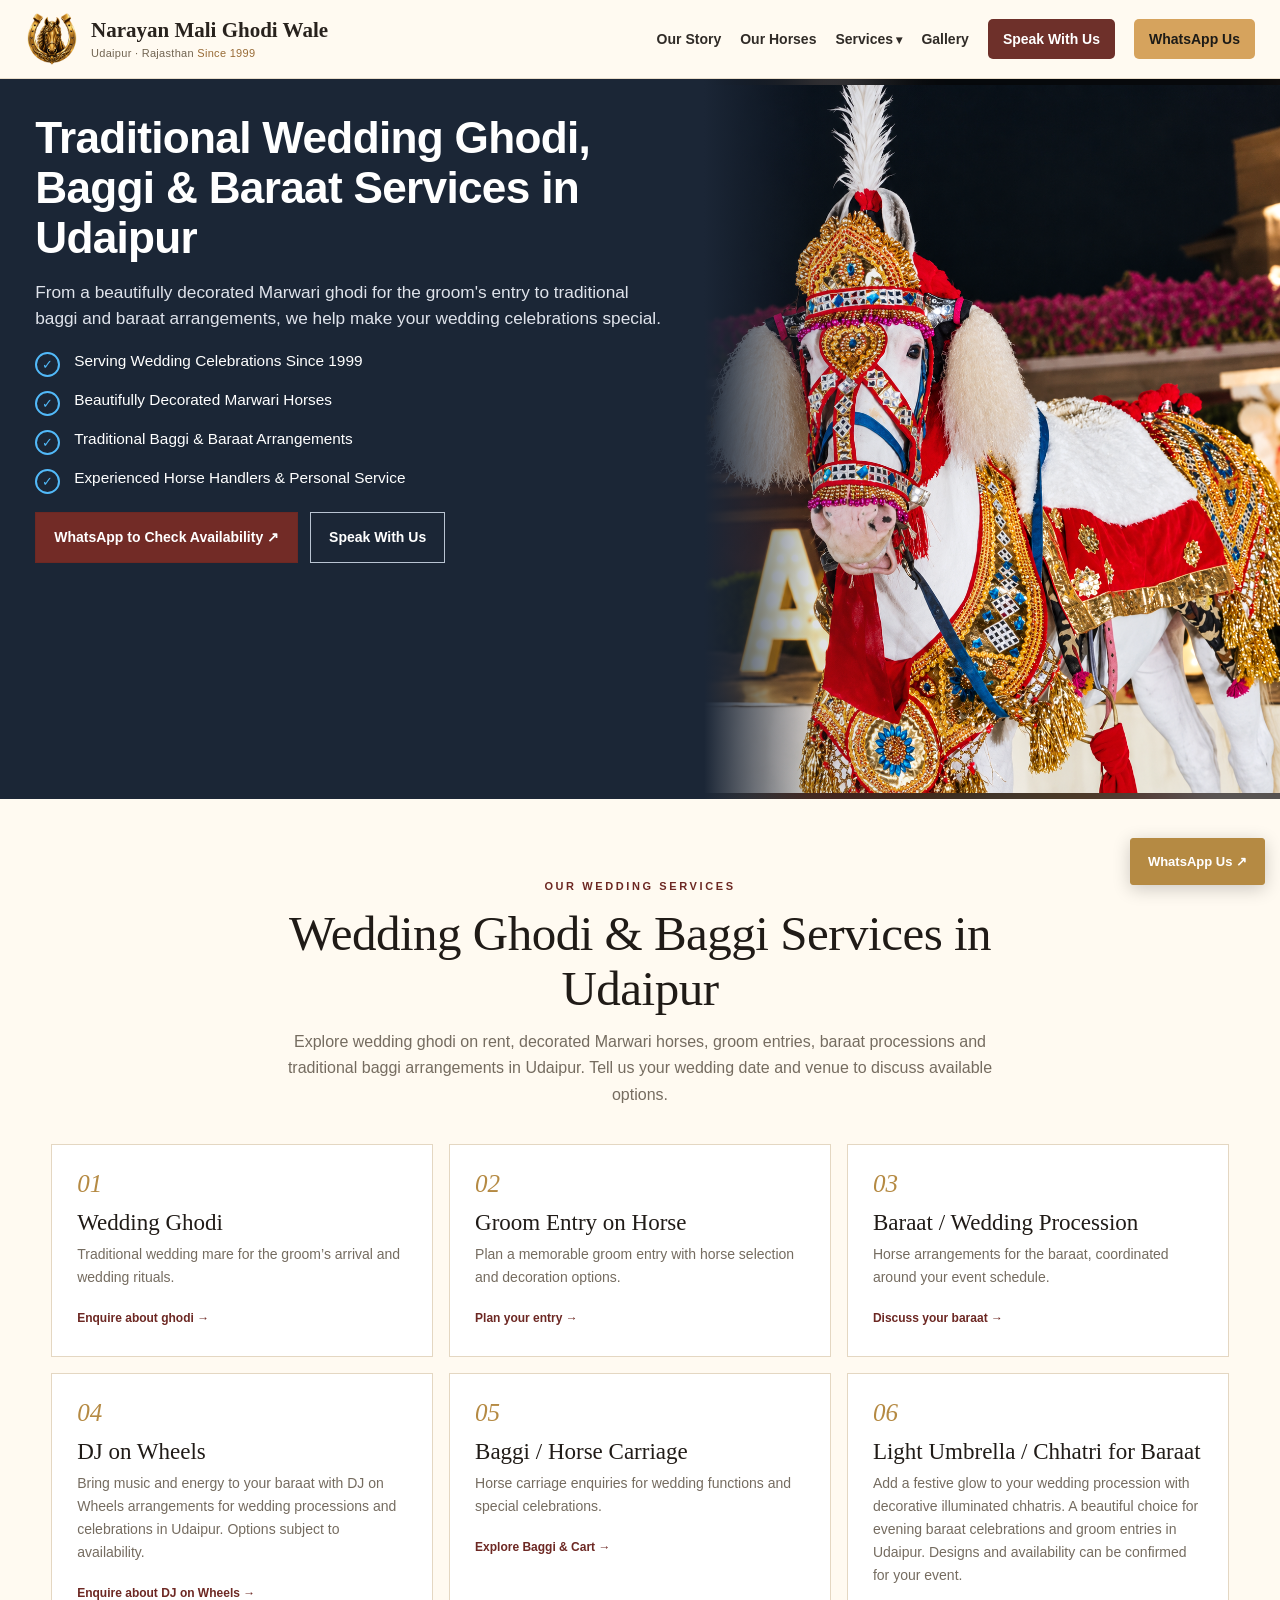
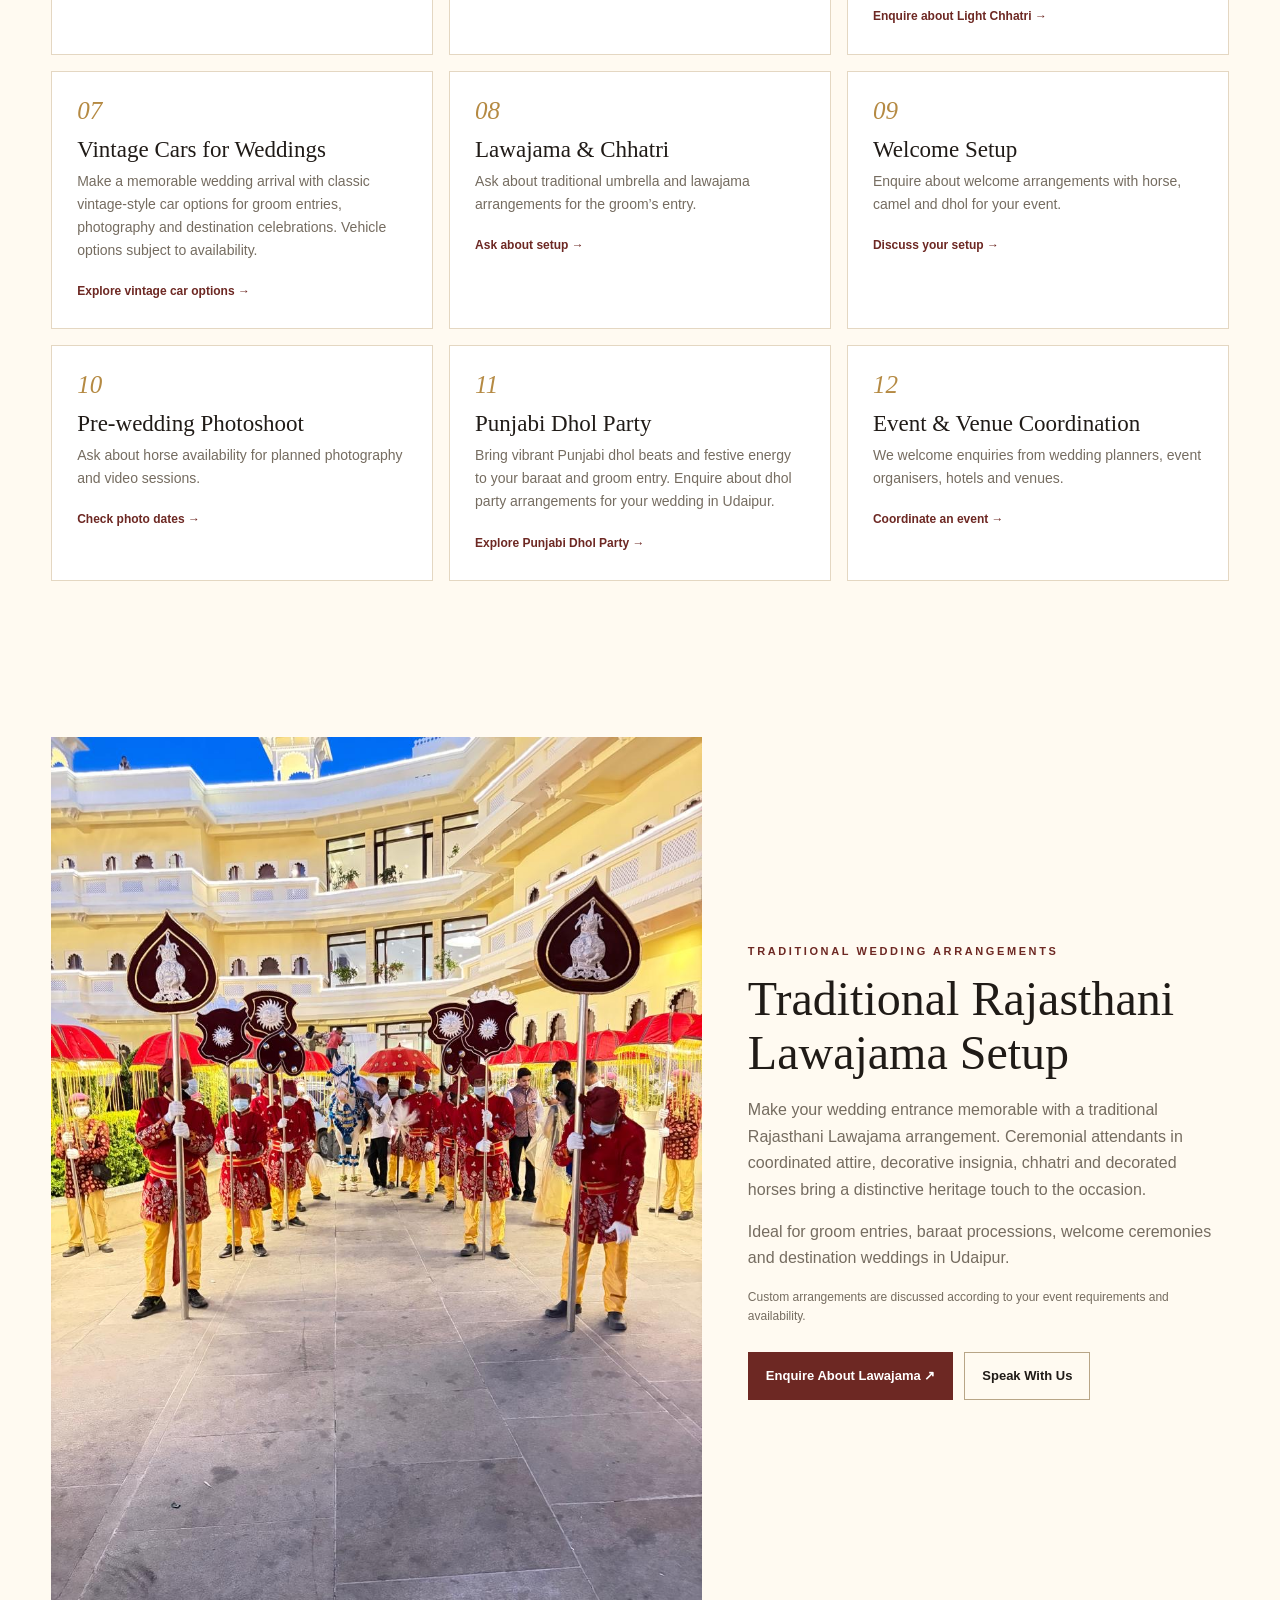
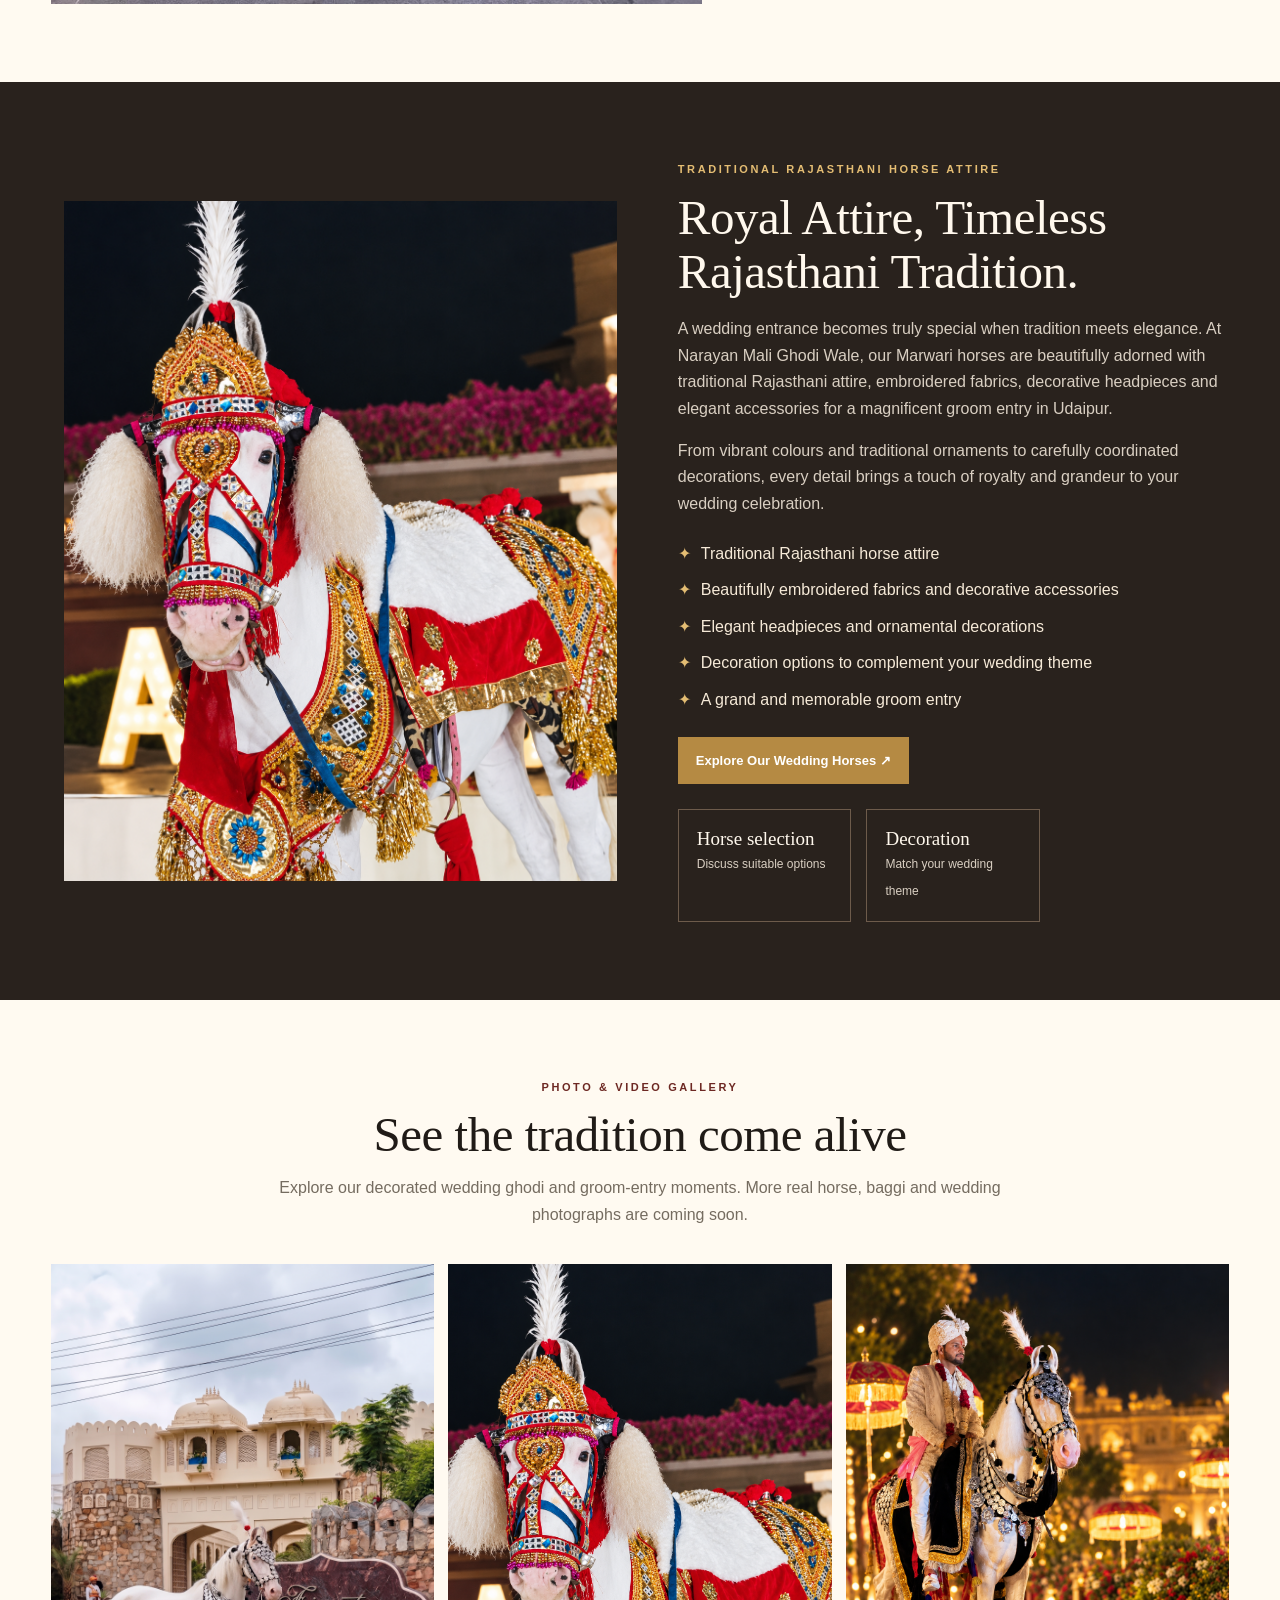
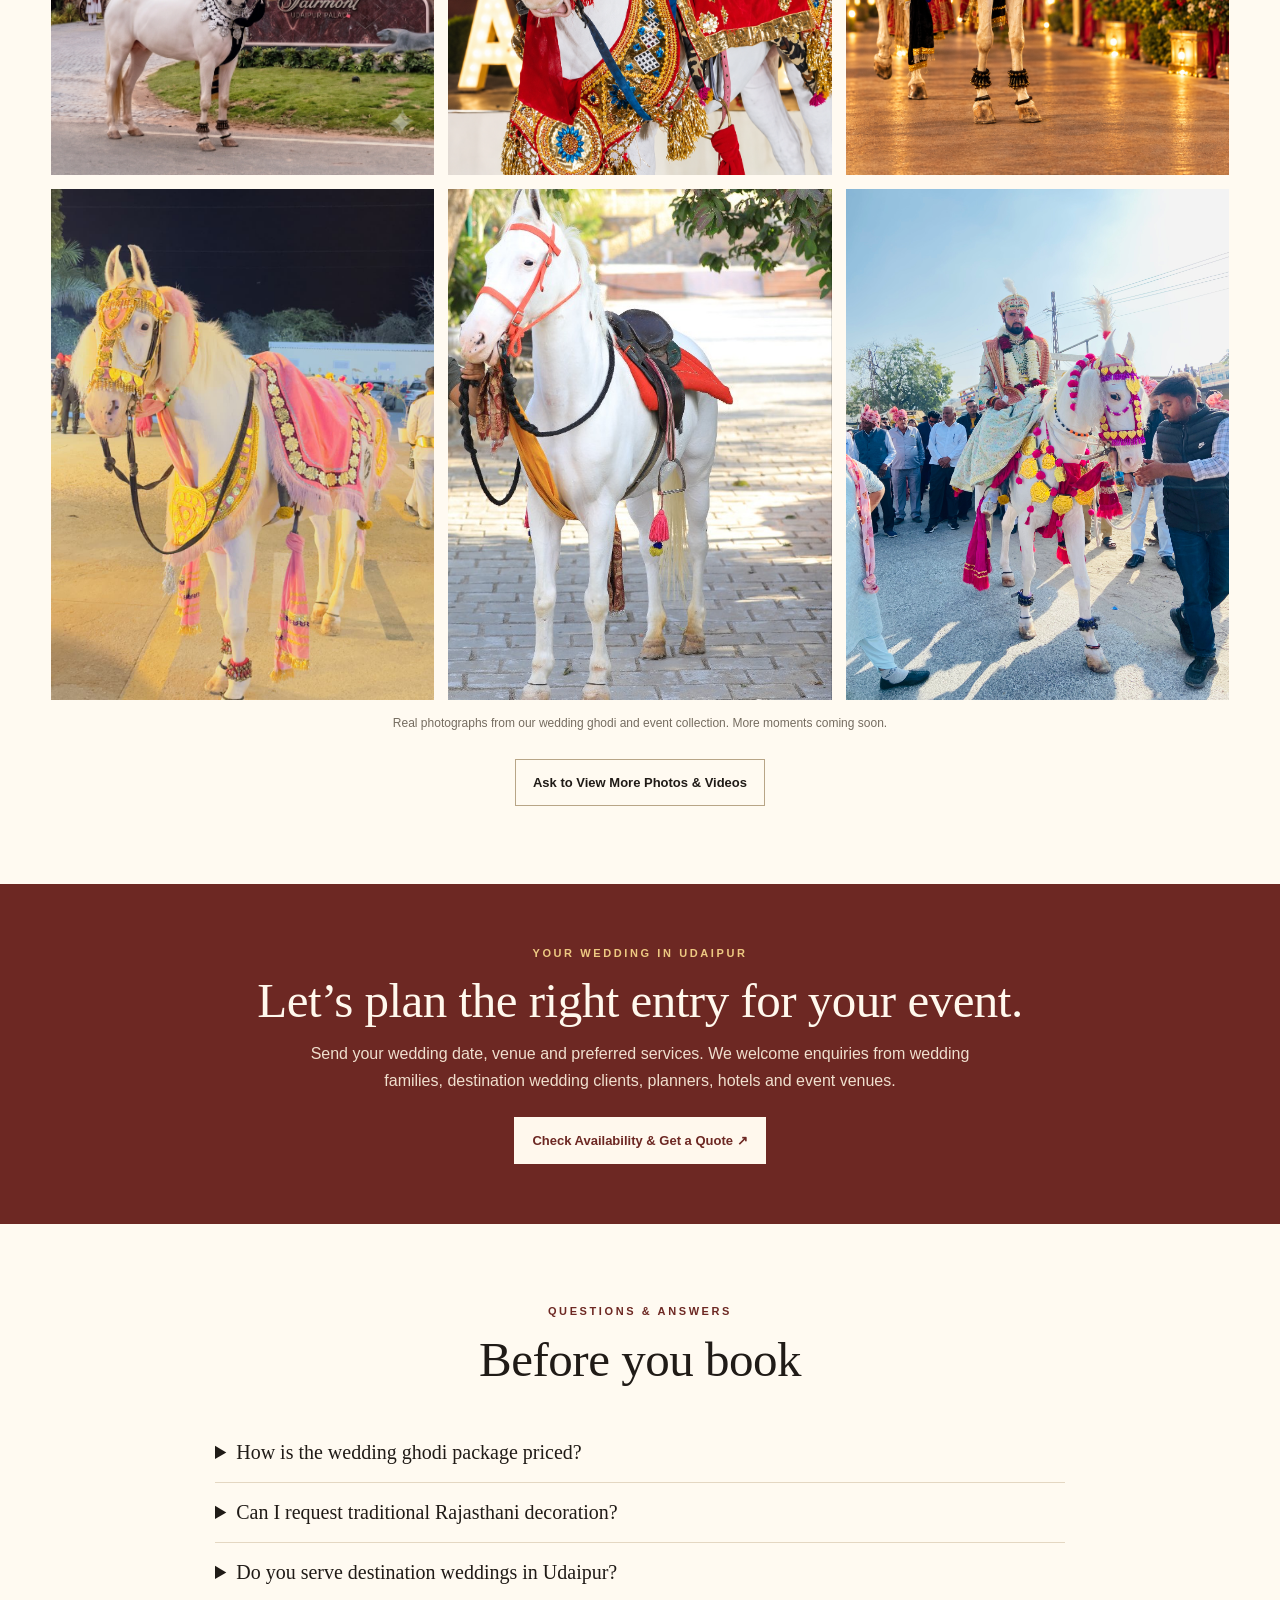
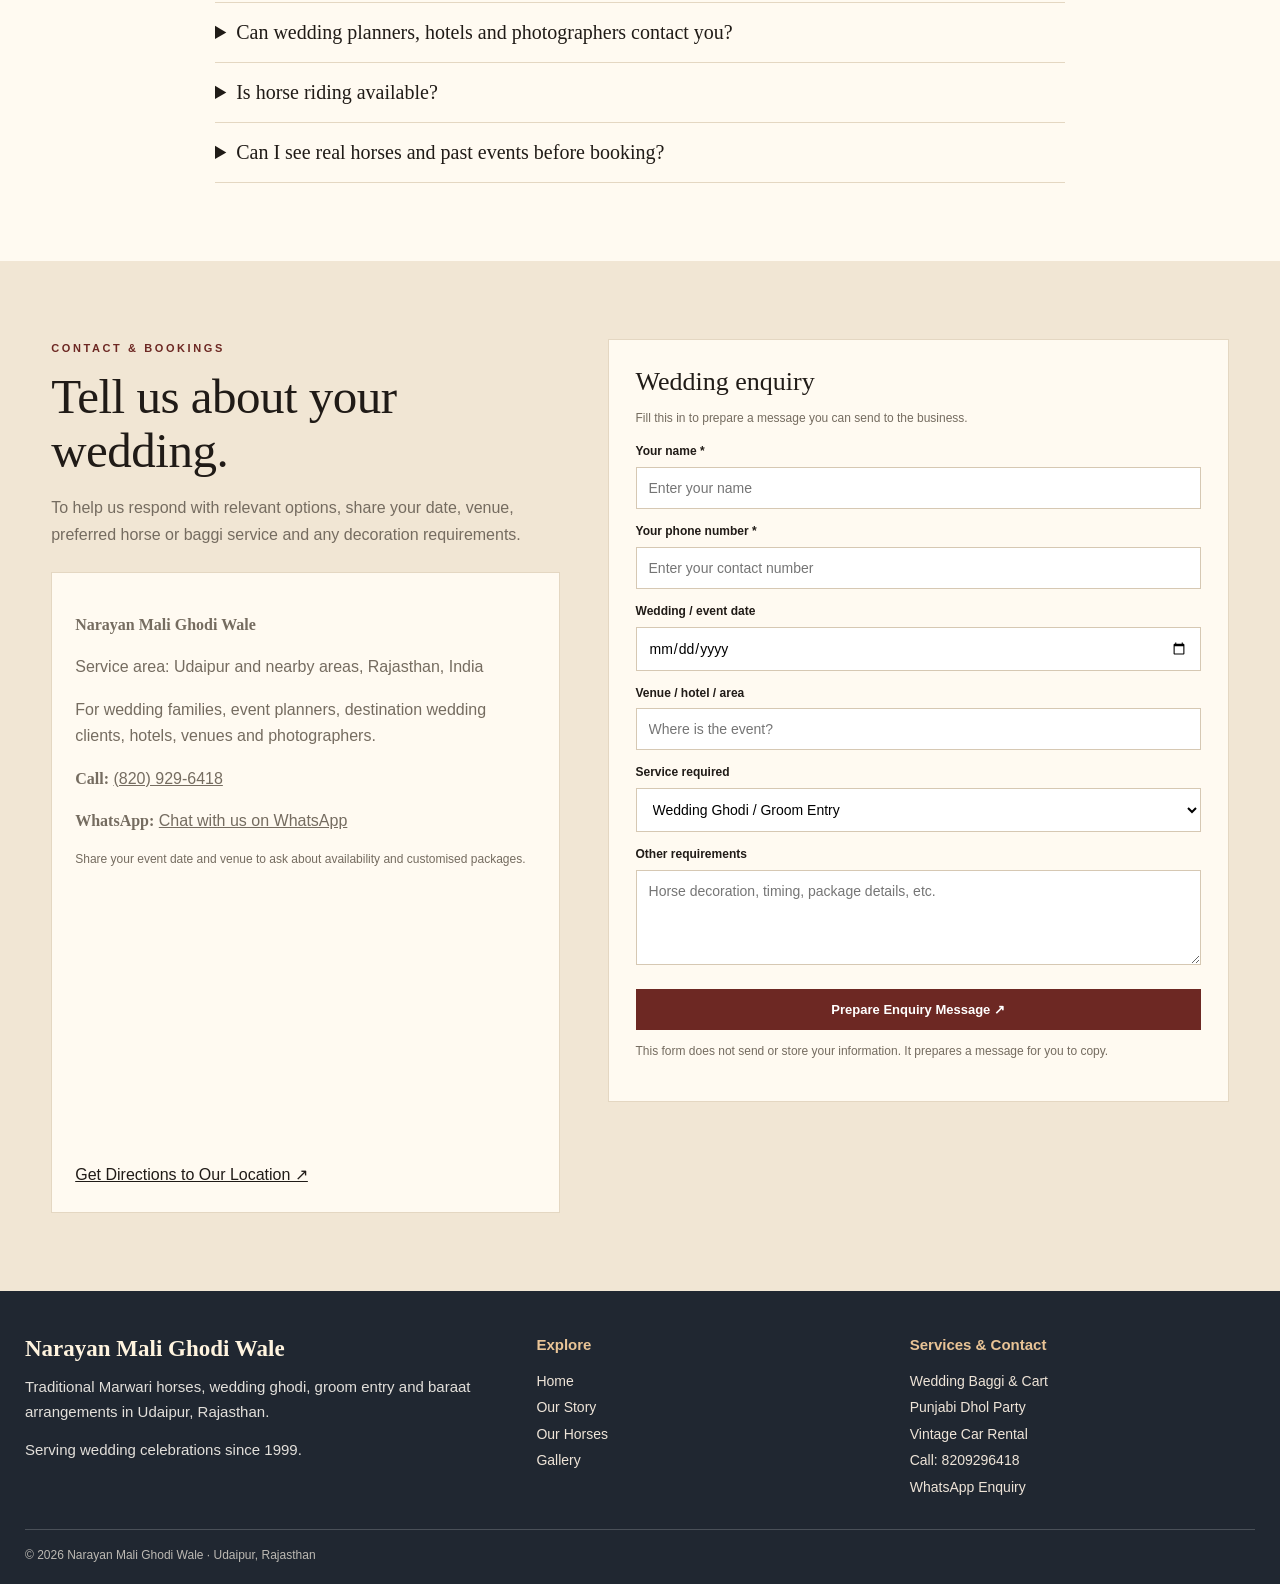
==== commit 6cb69d73: "Restore original full-size hero and horse image; raise content and CTAs without shrinking section" ====
--- a/index.html
+++ b/index.html
@@ -24,9 +24,9 @@
 /* Approved split-layout homepage hero */
 .updated-hero{display:grid!important;grid-template-columns:55% 45%;min-height:720px!important;overflow:hidden;background:#1b2636!important;color:#fff!important;padding:0!important}.updated-hero .hero-inner{width:auto!important;max-width:none!important;margin:0!important;padding:75px 6% 55px max(5%,calc((100vw - 1300px)/2))!important;align-self:center;z-index:2}.updated-hero .eyebrow{font-size:13px;letter-spacing:1.4px;font-weight:700;color:#e8c79d}.updated-hero h1{font:700 clamp(34px,3.45vw,57px)/1.15 Arial,Helvetica,sans-serif;letter-spacing:-.7px;margin:22px 0 25px;max-width:none}.updated-hero p{font-size:clamp(16px,1.35vw,20px);color:#dfe3eb;max-width:760px;line-height:1.6}.updated-hero .hero-benefits{list-style:none;margin:30px 0;padding:0}.updated-hero .hero-benefits li{display:flex;align-items:flex-start;gap:14px;font-size:clamp(15px,1.2vw,19px);margin:15px 0}.updated-hero .hero-benefits li:before{content:'✓';border:2px solid #52bafa;border-radius:50%;width:21px;height:21px;display:inline-flex;align-items:center;justify-content:center;color:#52bafa;font-size:13px;flex:none;margin-top:4px}.updated-hero .actions{display:flex;flex-wrap:wrap;gap:12px;margin-top:28px}.updated-hero .btn{background:#722b26;color:#fff!important;text-decoration:none;padding:13px 18px;font-weight:700;font-size:14px}.updated-hero .btn.light{background:transparent!important;border:1px solid #b9c4d2;color:#fff!important}.updated-hero .hero-photo{position:relative;overflow:hidden;min-height:720px;background:#192434}.updated-hero .hero-photo:before{content:'';position:absolute;inset:-45px;background:url('/IMG_0297.png') center/cover no-repeat;filter:blur(34px) brightness(.42);transform:scale(1.1)}.updated-hero .hero-photo img{position:absolute;inset:0;width:100%;height:100%;object-fit:contain;object-position:center center;filter:contrast(1.04) saturate(1.04)}.updated-hero .hero-photo:after{content:'';position:absolute;inset:0;background:linear-gradient(90deg,#1b2636 0%,rgba(27,38,54,.15) 19%,transparent 40%);pointer-events:none}@media(max-width:780px){.updated-hero{grid-template-columns:1fr}.updated-hero .hero-photo{order:-1;min-height:480px;height:58vh}.updated-hero .hero-inner{padding:36px 6% 52px!important}.updated-hero h1{font-size:clamp(32px,7vw,46px)}.updated-hero .hero-photo:after{background:linear-gradient(0deg,#1b2636 0%,transparent 23%)}}@media(max-width:420px){.updated-hero .hero-photo{min-height:350px;height:48vh}}
 
-/* Compact above-the-fold hero: show both contact actions without scrolling on desktop */
-@media(min-width:781px){.updated-hero{min-height:0!important;grid-template-columns:55% 45%;align-items:stretch}.updated-hero .hero-inner{padding-top:26px!important;padding-bottom:30px!important;align-self:start}.updated-hero h1{font-size:clamp(30px,3vw,46px)!important;line-height:1.12!important;margin:0 0 12px!important}.updated-hero p{font-size:clamp(15px,1.2vw,18px)!important;line-height:1.45!important;margin:0 0 10px!important}.updated-hero .hero-benefits{margin:13px 0 0!important}.updated-hero .hero-benefits li{font-size:clamp(14px,1.1vw,17px)!important;margin:8px 0!important;gap:10px}.updated-hero .hero-benefits li:before{width:19px;height:19px;margin-top:1px}.updated-hero .actions{margin-top:18px!important;gap:10px}.updated-hero .btn{padding:11px 15px!important;font-size:13px!important}.updated-hero .hero-photo{min-height:560px!important}}
-@media(max-width:780px){.updated-hero .hero-inner{padding-top:22px!important;padding-bottom:34px!important}.updated-hero h1{margin-top:0!important}.updated-hero .hero-benefits{margin:16px 0!important}.updated-hero .hero-benefits li{margin:9px 0!important}.updated-hero .actions{margin-top:16px!important}}
+/* Keep original 720px split hero and full-size horse image; position content higher so CTAs fit. */
+@media(min-width:781px){.updated-hero{min-height:720px!important}.updated-hero .hero-photo{min-height:720px!important}.updated-hero .hero-inner{align-self:start!important;padding-top:26px!important;padding-bottom:22px!important}.updated-hero h1{margin:8px 0 14px!important;font-size:clamp(34px,3.45vw,57px)!important;line-height:1.13!important}.updated-hero p{line-height:1.48!important}.updated-hero .hero-benefits{margin:17px 0 0!important}.updated-hero .hero-benefits li{margin:10px 0!important}.updated-hero .actions{margin-top:18px!important}}
+@media(max-width:780px){.updated-hero .hero-inner{padding-top:22px!important}.updated-hero h1{margin-top:0!important}.updated-hero .hero-benefits{margin:16px 0!important}.updated-hero .hero-benefits li{margin:10px 0!important}.updated-hero .actions{margin-top:18px!important}}
 </style><link rel="icon" type="image/png" href="/Regal%20Golden%20Horse%20Horseshoe%20Emblem.png"><link rel="apple-touch-icon" href="/Regal%20Golden%20Horse%20Horseshoe%20Emblem.png"><link rel="stylesheet" href="/site-shared.css">
 <script src="/site-shared.js" defer></script>
 </head><body>
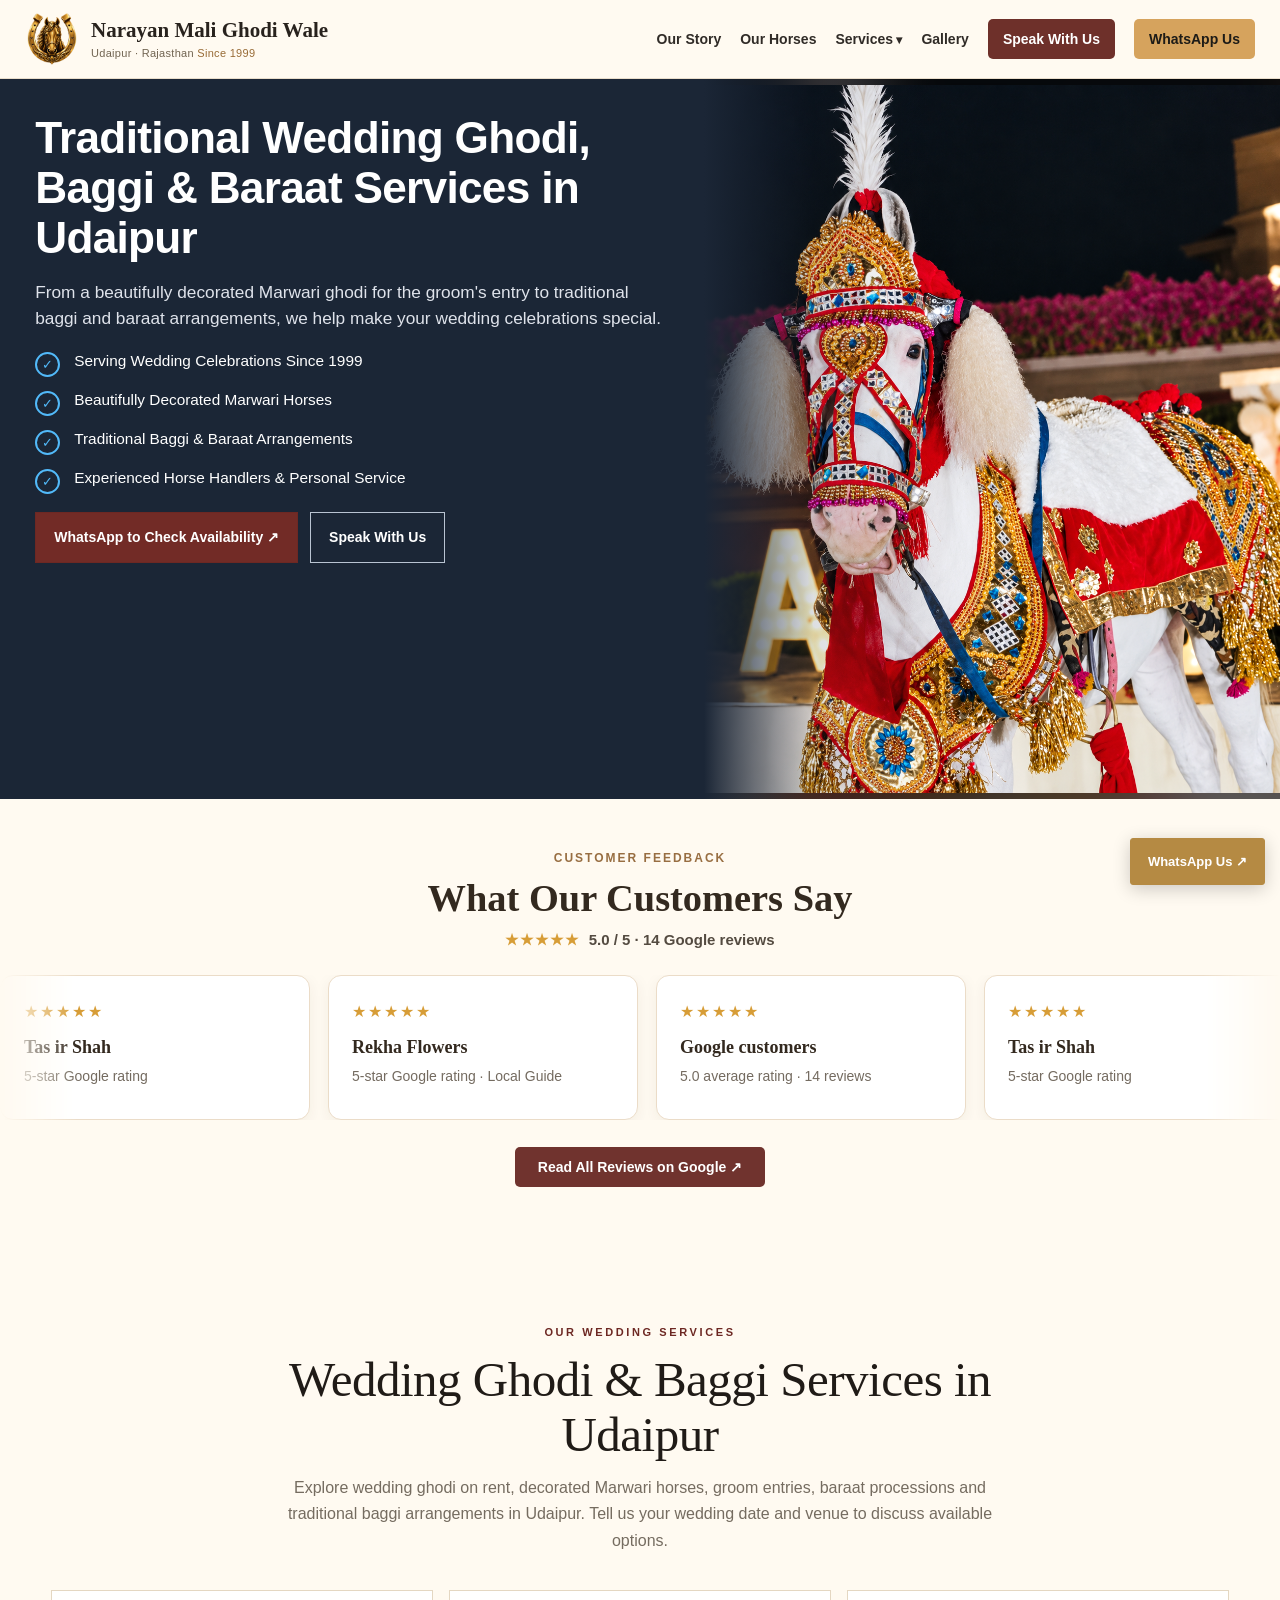
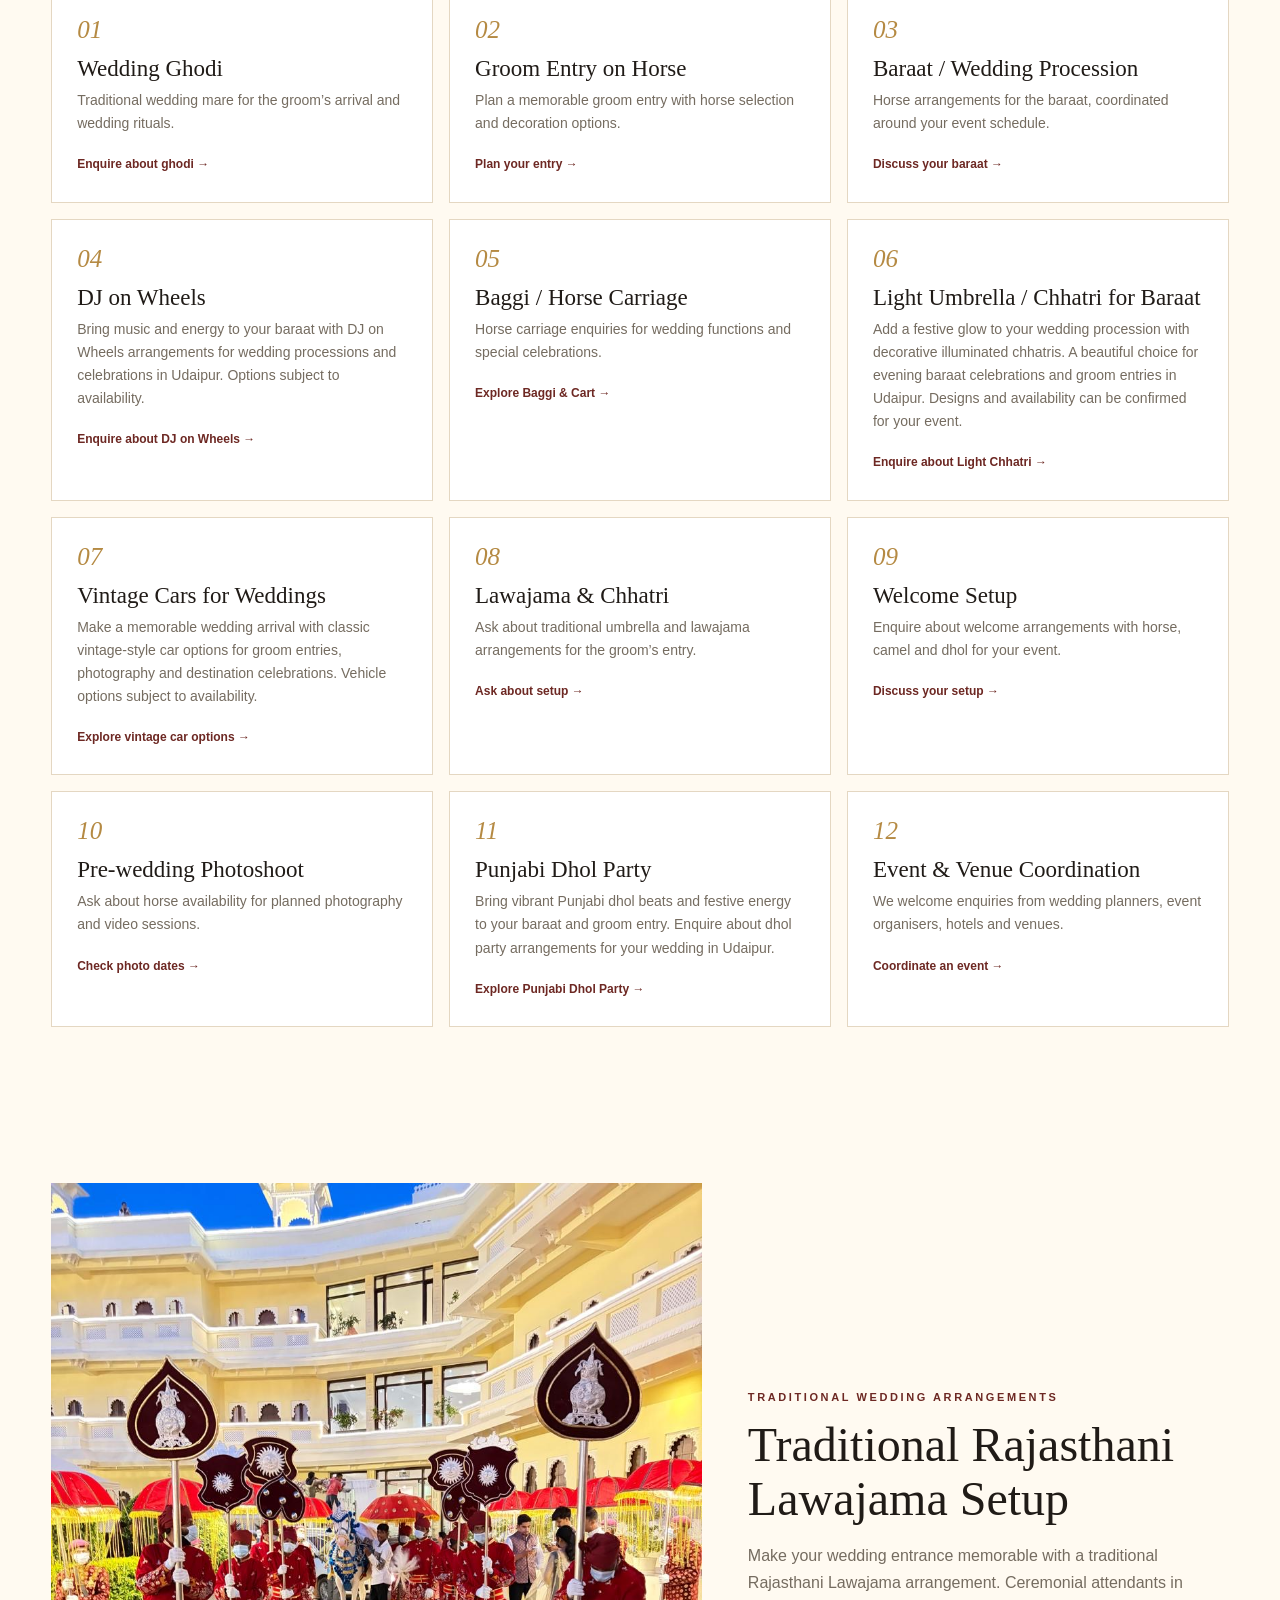
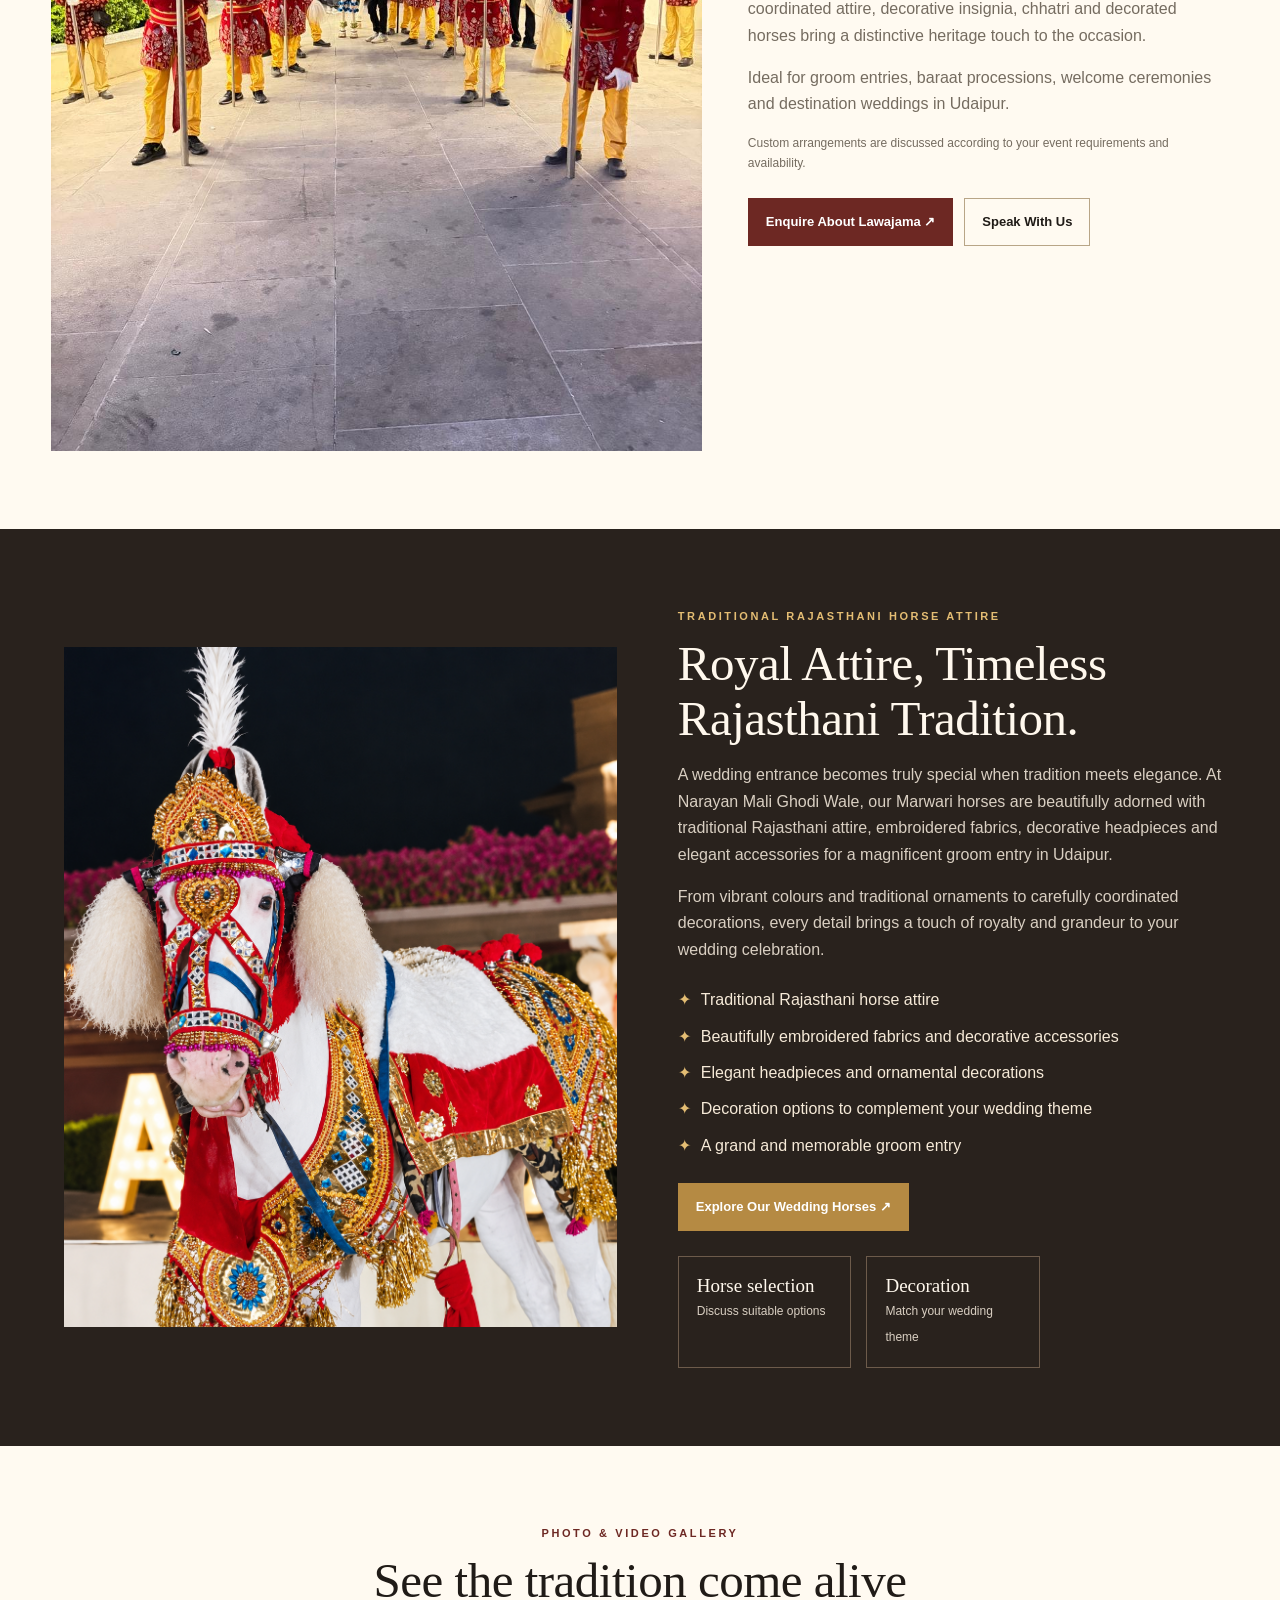
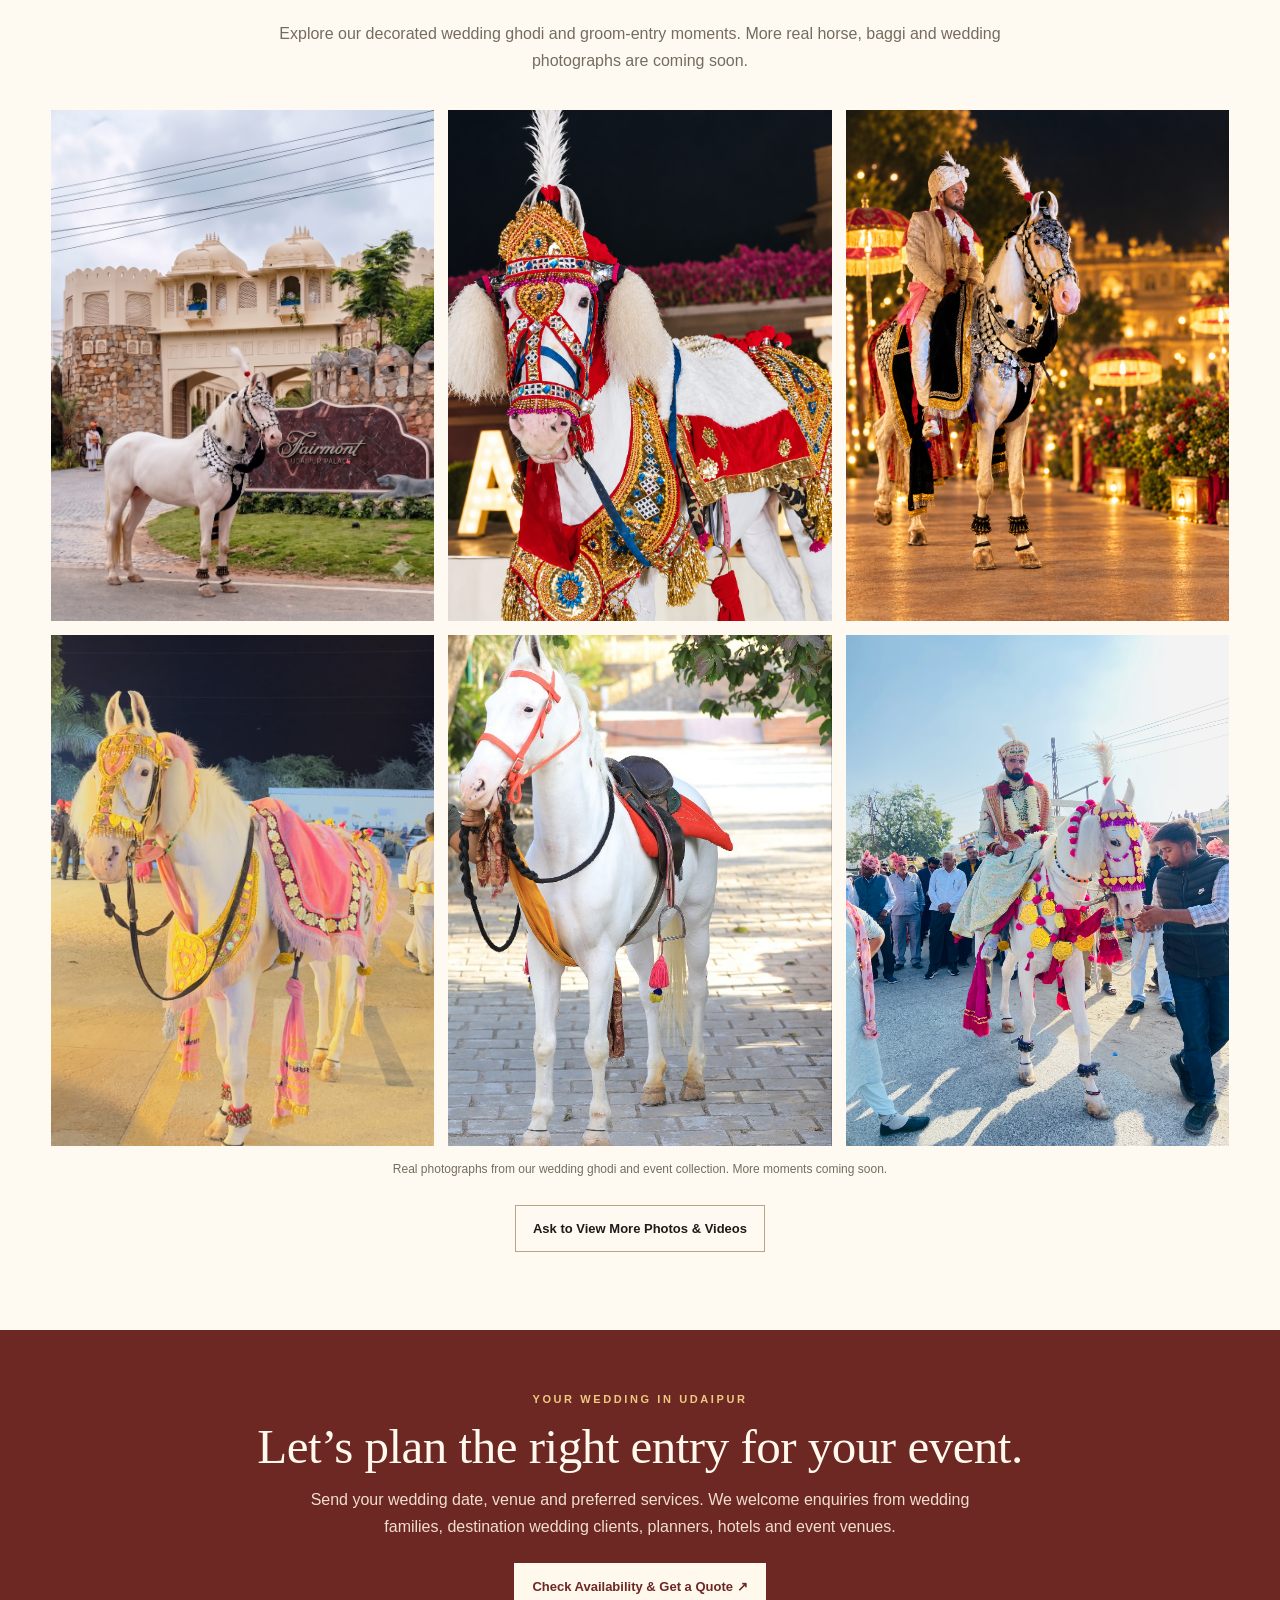
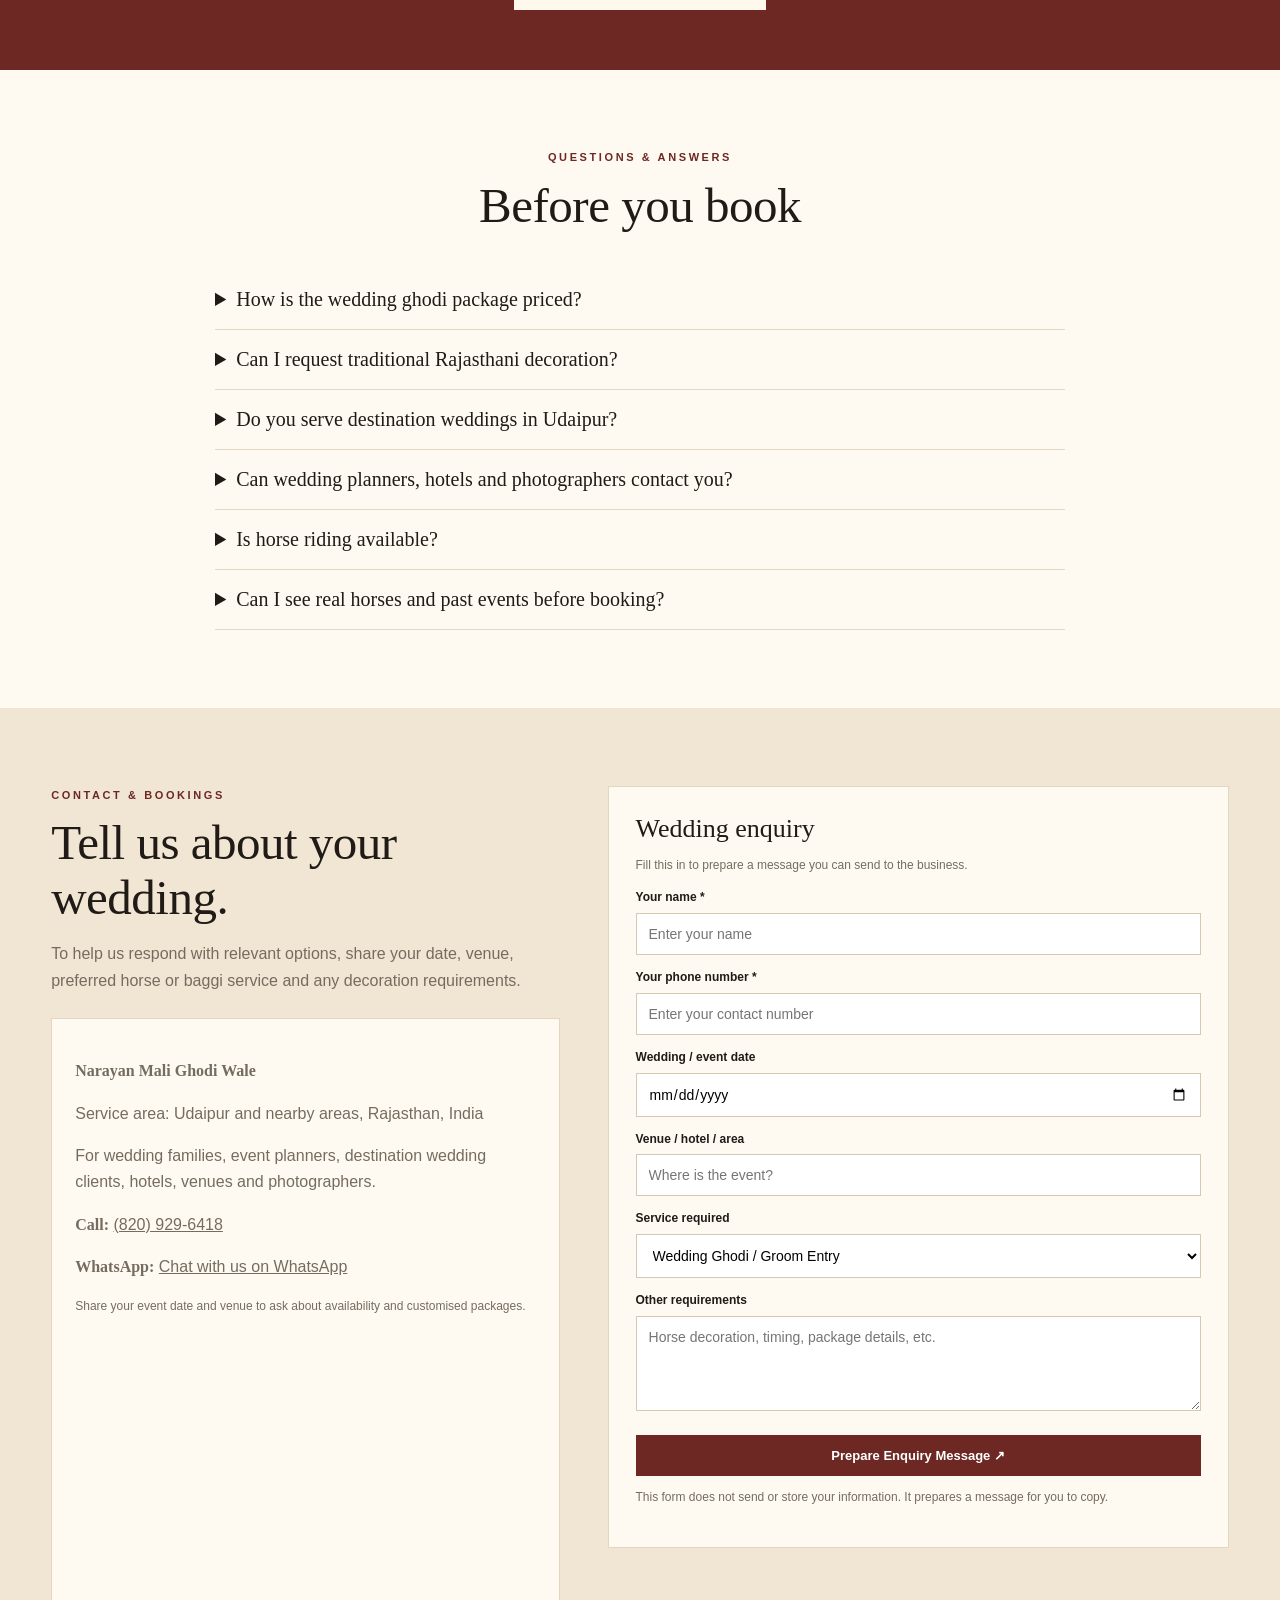
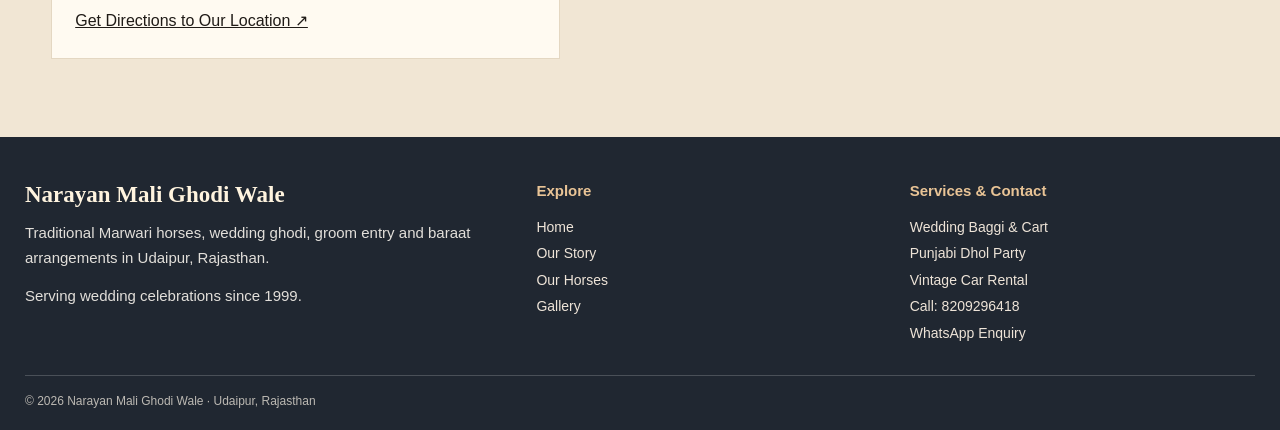
==== commit 71c4f929: "Add left-to-right animated Google review ticker directly below homepage hero" ====
--- a/index.html
+++ b/index.html
@@ -27,6 +27,24 @@
 /* Keep original 720px split hero and full-size horse image; position content higher so CTAs fit. */
 @media(min-width:781px){.updated-hero{min-height:720px!important}.updated-hero .hero-photo{min-height:720px!important}.updated-hero .hero-inner{align-self:start!important;padding-top:26px!important;padding-bottom:22px!important}.updated-hero h1{margin:8px 0 14px!important;font-size:clamp(34px,3.45vw,57px)!important;line-height:1.13!important}.updated-hero p{line-height:1.48!important}.updated-hero .hero-benefits{margin:17px 0 0!important}.updated-hero .hero-benefits li{margin:10px 0!important}.updated-hero .actions{margin-top:18px!important}}
 @media(max-width:780px){.updated-hero .hero-inner{padding-top:22px!important}.updated-hero h1{margin-top:0!important}.updated-hero .hero-benefits{margin:16px 0!important}.updated-hero .hero-benefits li{margin:10px 0!important}.updated-hero .actions{margin-top:18px!important}}
+
+/* Google review ticker, directly after homepage hero */
+.gmb-testimonials{padding:52px 0 58px;background:#fffaf1;color:#33291f;overflow:hidden}
+.gmb-testimonials .gmb-heading{text-align:center;padding:0 20px;margin-bottom:26px}
+.gmb-testimonials .gmb-eyebrow{font:700 12px Arial,sans-serif;letter-spacing:2px;color:#986e42;text-transform:uppercase}
+.gmb-testimonials h2{font:700 clamp(27px,3vw,39px)/1.2 Georgia,serif;margin:10px 0}
+.gmb-testimonials .gmb-rating{font:600 15px Arial,sans-serif;color:#544b41}
+.gmb-testimonials .gmb-stars{color:#d79d37;letter-spacing:2px}
+.gmb-testimonials .gmb-window{overflow:hidden;position:relative;mask-image:linear-gradient(90deg,transparent,#000 6%,#000 94%,transparent)}
+.gmb-testimonials .gmb-track{display:flex;gap:18px;width:max-content;animation:gmb-scroll-right 24s linear infinite}
+.gmb-testimonials .gmb-window:hover .gmb-track{animation-play-state:paused}
+.gmb-testimonials .gmb-card{width:310px;min-height:145px;flex:none;background:white;border:1px solid #ebdcc8;border-radius:13px;box-shadow:0 5px 16px #392a1610;padding:23px}
+.gmb-testimonials .gmb-card strong{font:700 18px Georgia,serif;display:block;margin:12px 0 8px}
+.gmb-testimonials .gmb-card p{font:14px/1.5 Arial,sans-serif;color:#746b60;margin:0}
+.gmb-testimonials .gmb-actions{text-align:center;margin-top:27px}
+.gmb-testimonials .gmb-actions a{display:inline-block;padding:12px 23px;background:#70332e;color:white;text-decoration:none;border-radius:5px;font:700 14px Arial,sans-serif}
+@keyframes gmb-scroll-right{from{transform:translateX(-50%)}to{transform:translateX(0)}}
+@media(prefers-reduced-motion:reduce){.gmb-testimonials .gmb-track{animation:none}.gmb-testimonials .gmb-window{overflow-x:auto}}
 </style><link rel="icon" type="image/png" href="/Regal%20Golden%20Horse%20Horseshoe%20Emblem.png"><link rel="apple-touch-icon" href="/Regal%20Golden%20Horse%20Horseshoe%20Emblem.png"><link rel="stylesheet" href="/site-shared.css">
 <script src="/site-shared.js" defer></script>
 </head><body>
@@ -34,6 +52,8 @@
 <div id="nm-site-header"></div>
 <main>
 <section class="hero updated-hero" style="padding:0"><div class="wrap hero-inner"><h1>Traditional Wedding Ghodi, Baggi &amp; Baraat Services in Udaipur</h1><p>From a beautifully decorated Marwari ghodi for the groom's entry to traditional baggi and baraat arrangements, we help make your wedding celebrations special.</p><ul class="hero-benefits"><li>Serving Wedding Celebrations Since 1999</li><li>Beautifully Decorated Marwari Horses</li><li>Traditional Baggi &amp; Baraat Arrangements</li><li>Experienced Horse Handlers &amp; Personal Service</li></ul><div class="actions"><a class="btn" href="https://wa.me/918209296418?text=Namaste%2C%20I%20want%20to%20check%20availability%20for%20wedding%20ghodi%20or%20baggi%20services%20in%20Udaipur." target="_blank" rel="noopener">WhatsApp to Check Availability ↗</a><a class="btn light" href="tel:+918209296418">Speak With Us</a></div></div><div class="hero-photo"><img src="/IMG_0297.png" alt="Decorated white Marwari wedding horse for groom entry in Udaipur" fetchpriority="high" decoding="async"></div></section>
+<section class="gmb-testimonials" aria-label="Google customer reviews"><div class="gmb-heading"><div class="gmb-eyebrow">Customer Feedback</div><h2>What Our Customers Say</h2><div class="gmb-rating"><span class="gmb-stars">★★★★★</span> &nbsp;5.0 / 5 · 14 Google reviews</div></div><div class="gmb-window"><div class="gmb-track"><article class="gmb-card"><div class="gmb-stars" aria-label="5 out of 5 stars">★★★★★</div><strong>Tas ir Shah</strong><p>5-star Google rating</p></article><article class="gmb-card"><div class="gmb-stars" aria-label="5 out of 5 stars">★★★★★</div><strong>Rekha Flowers</strong><p>5-star Google rating · Local Guide</p></article><article class="gmb-card"><div class="gmb-stars" aria-label="5 out of 5 stars">★★★★★</div><strong>Google customers</strong><p>5.0 average rating · 14 reviews</p></article><article class="gmb-card"><div class="gmb-stars" aria-label="5 out of 5 stars">★★★★★</div><strong>Tas ir Shah</strong><p>5-star Google rating</p></article><article class="gmb-card"><div class="gmb-stars" aria-label="5 out of 5 stars">★★★★★</div><strong>Rekha Flowers</strong><p>5-star Google rating · Local Guide</p></article><article class="gmb-card"><div class="gmb-stars" aria-label="5 out of 5 stars">★★★★★</div><strong>Google customers</strong><p>5.0 average rating · 14 reviews</p></article></div></div><div class="gmb-actions"><a href="https://www.google.com/search?q=Narayan+Mali+Ghodi+Wale" target="_blank" rel="noopener">Read All Reviews on Google ↗</a></div></section>
+
 
 <section id="services"><div class="wrap"><div class="intro"><div class="eyebrow">Our wedding services</div><h2>Wedding Ghodi &amp; Baggi Services in Udaipur</h2><p>Explore wedding ghodi on rent, decorated Marwari horses, groom entries, baraat processions and traditional baggi arrangements in Udaipur. Tell us your wedding date and venue to discuss available options.</p></div><div class="services">
 <article class="service"><div class="num">01</div><h3>Wedding Ghodi</h3><p>Traditional wedding mare for the groom’s arrival and wedding rituals.</p><a href="#contact">Enquire about ghodi →</a></article>
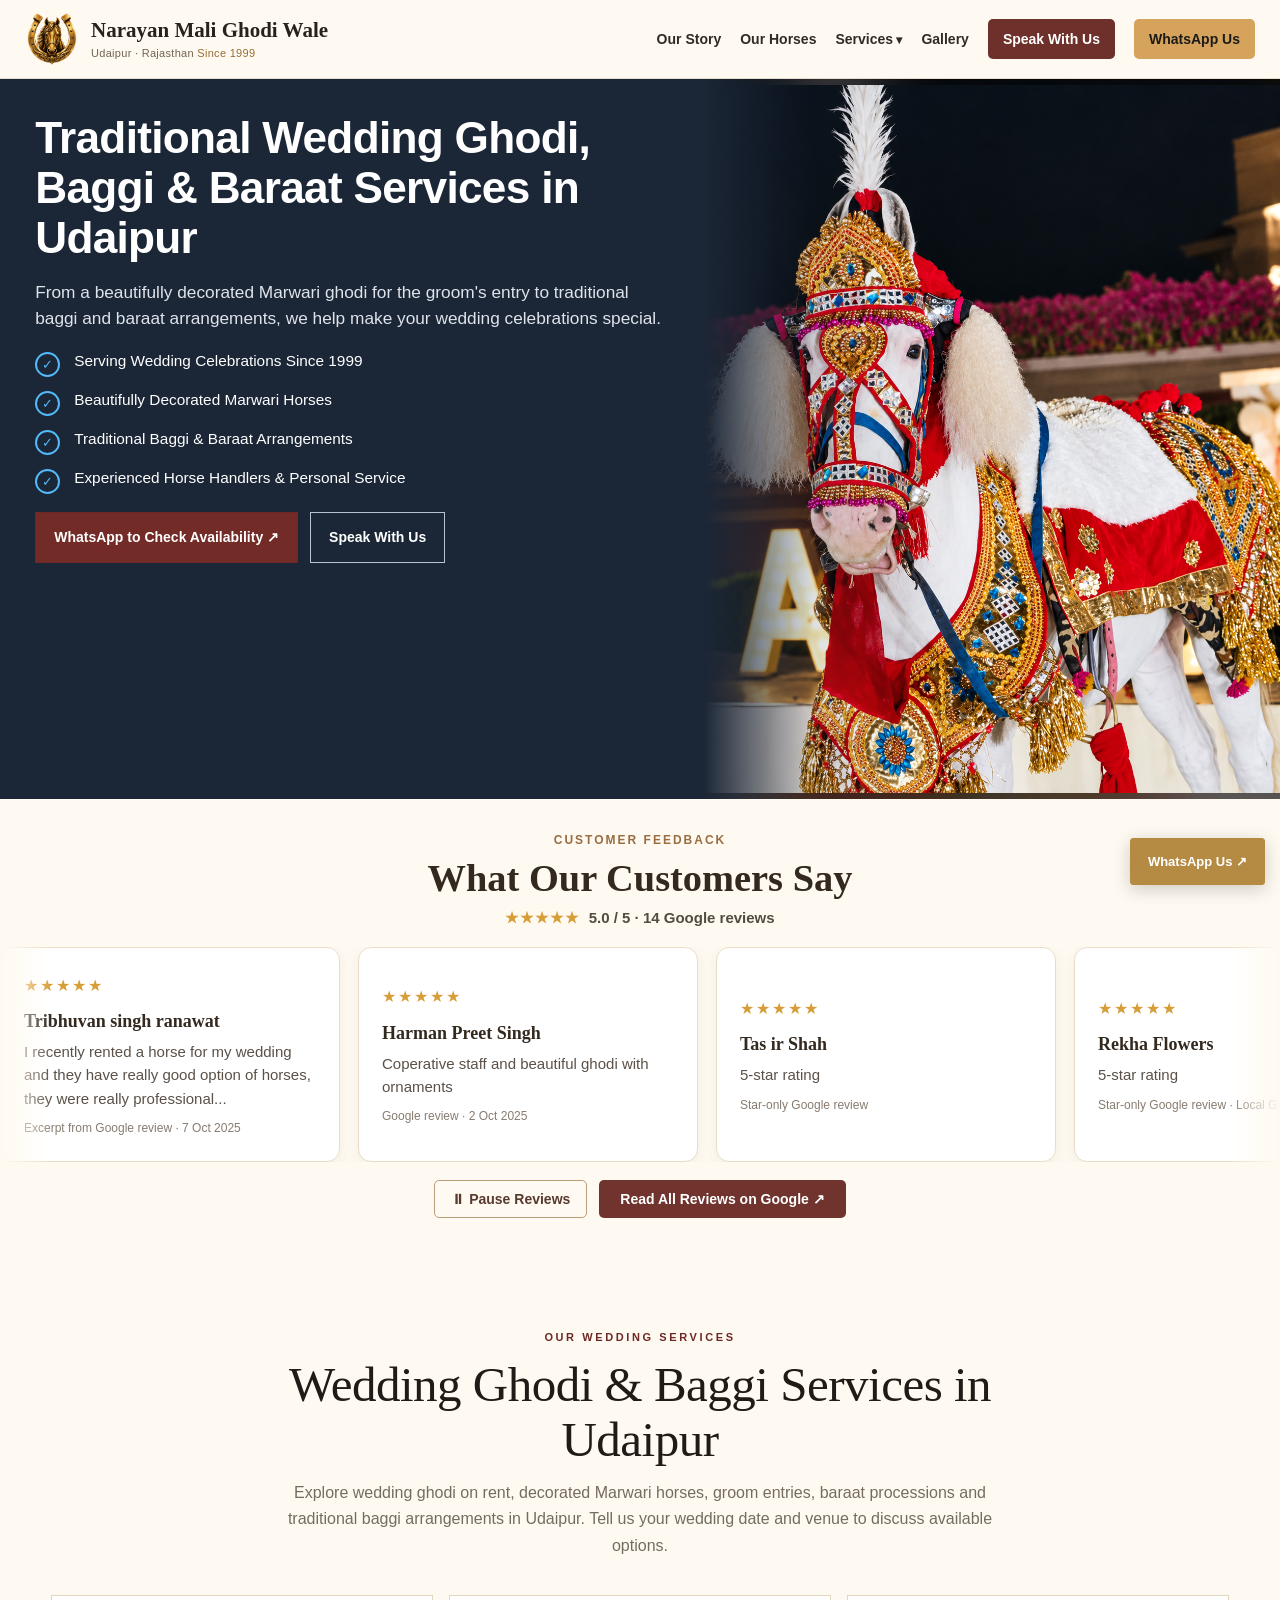
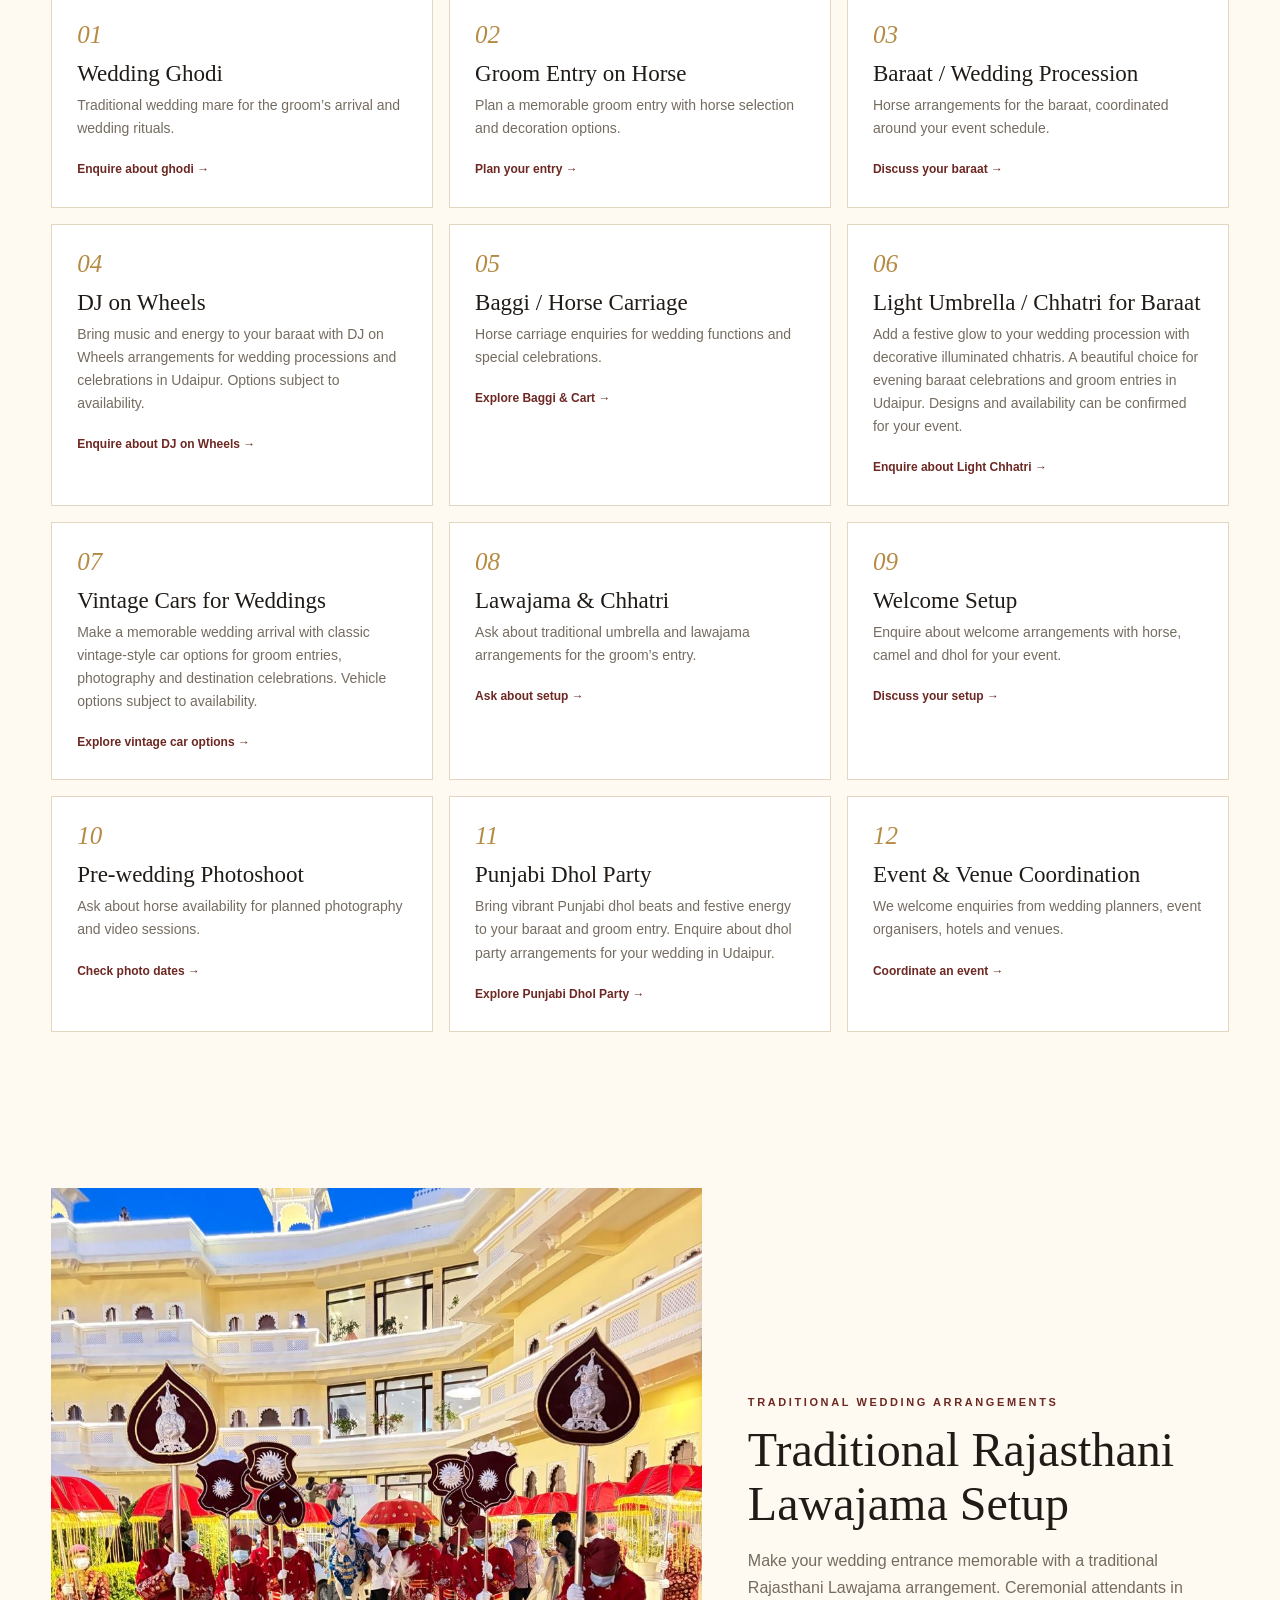
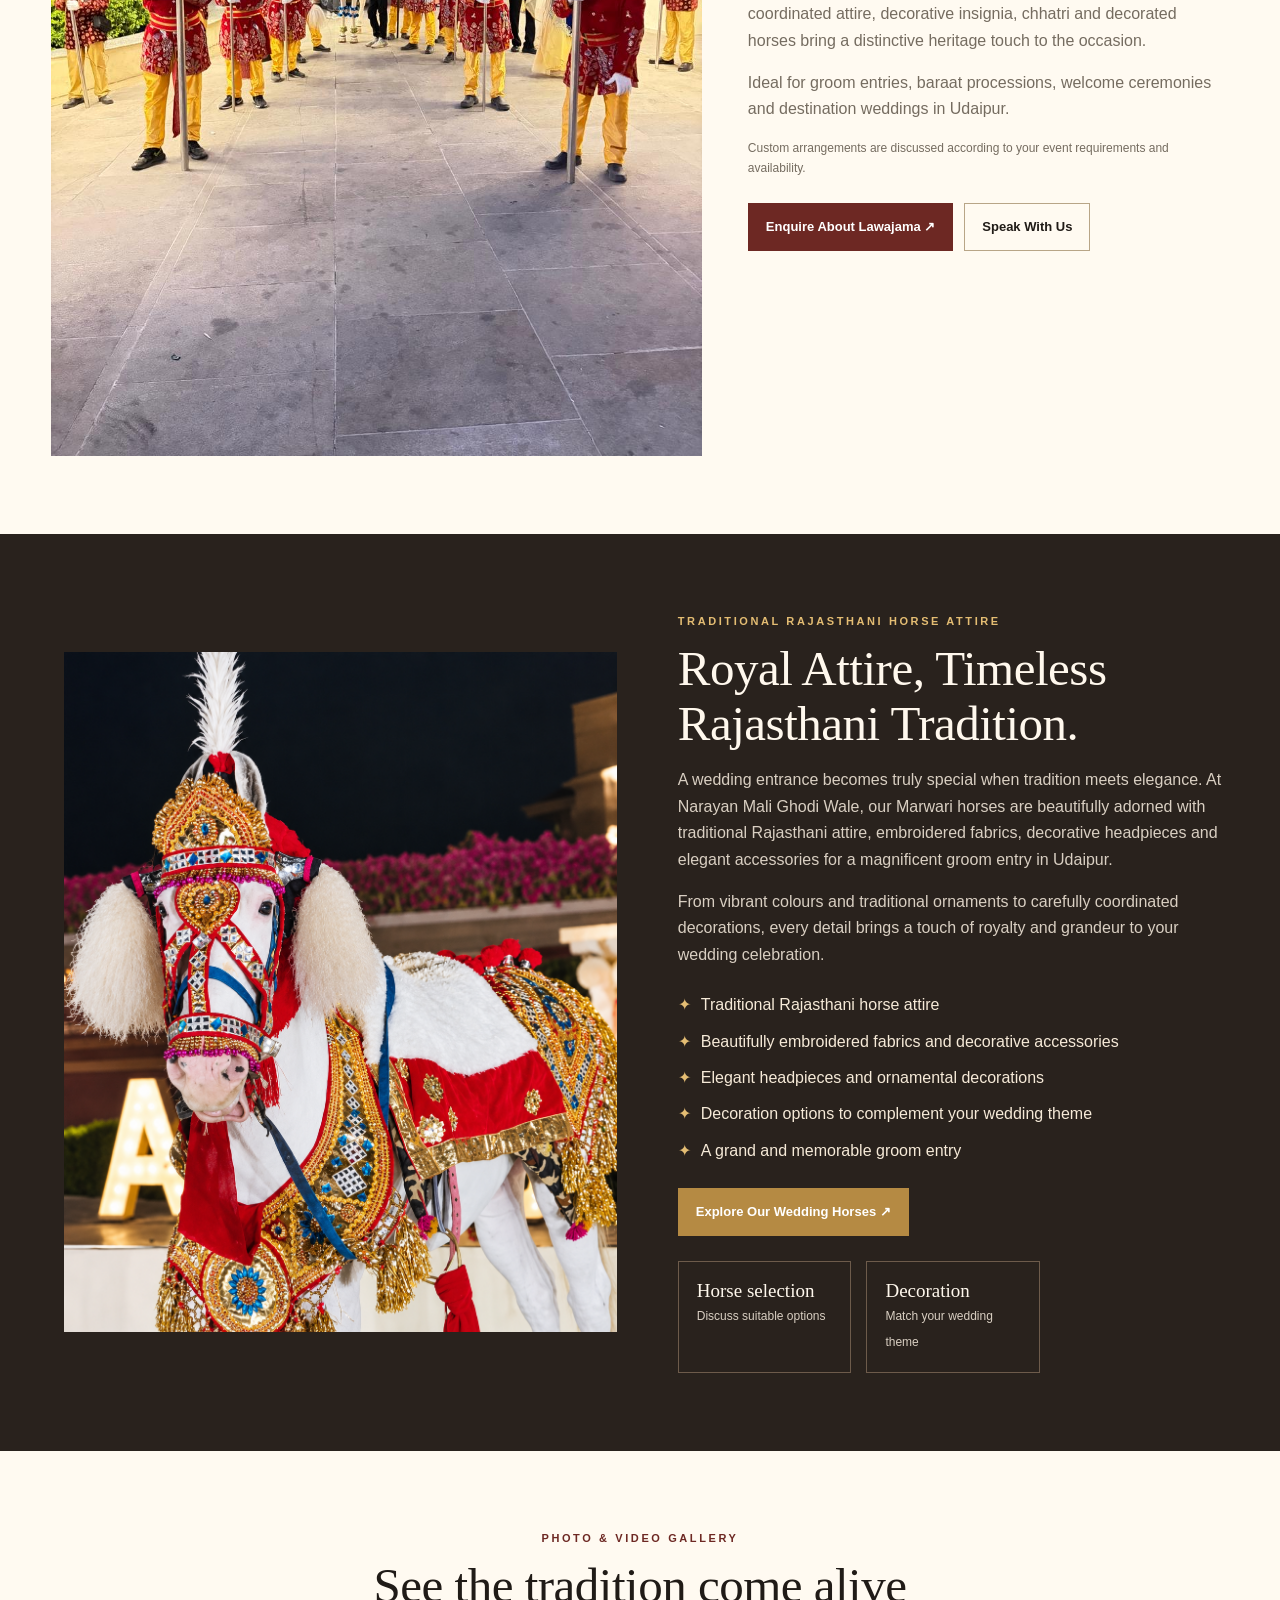
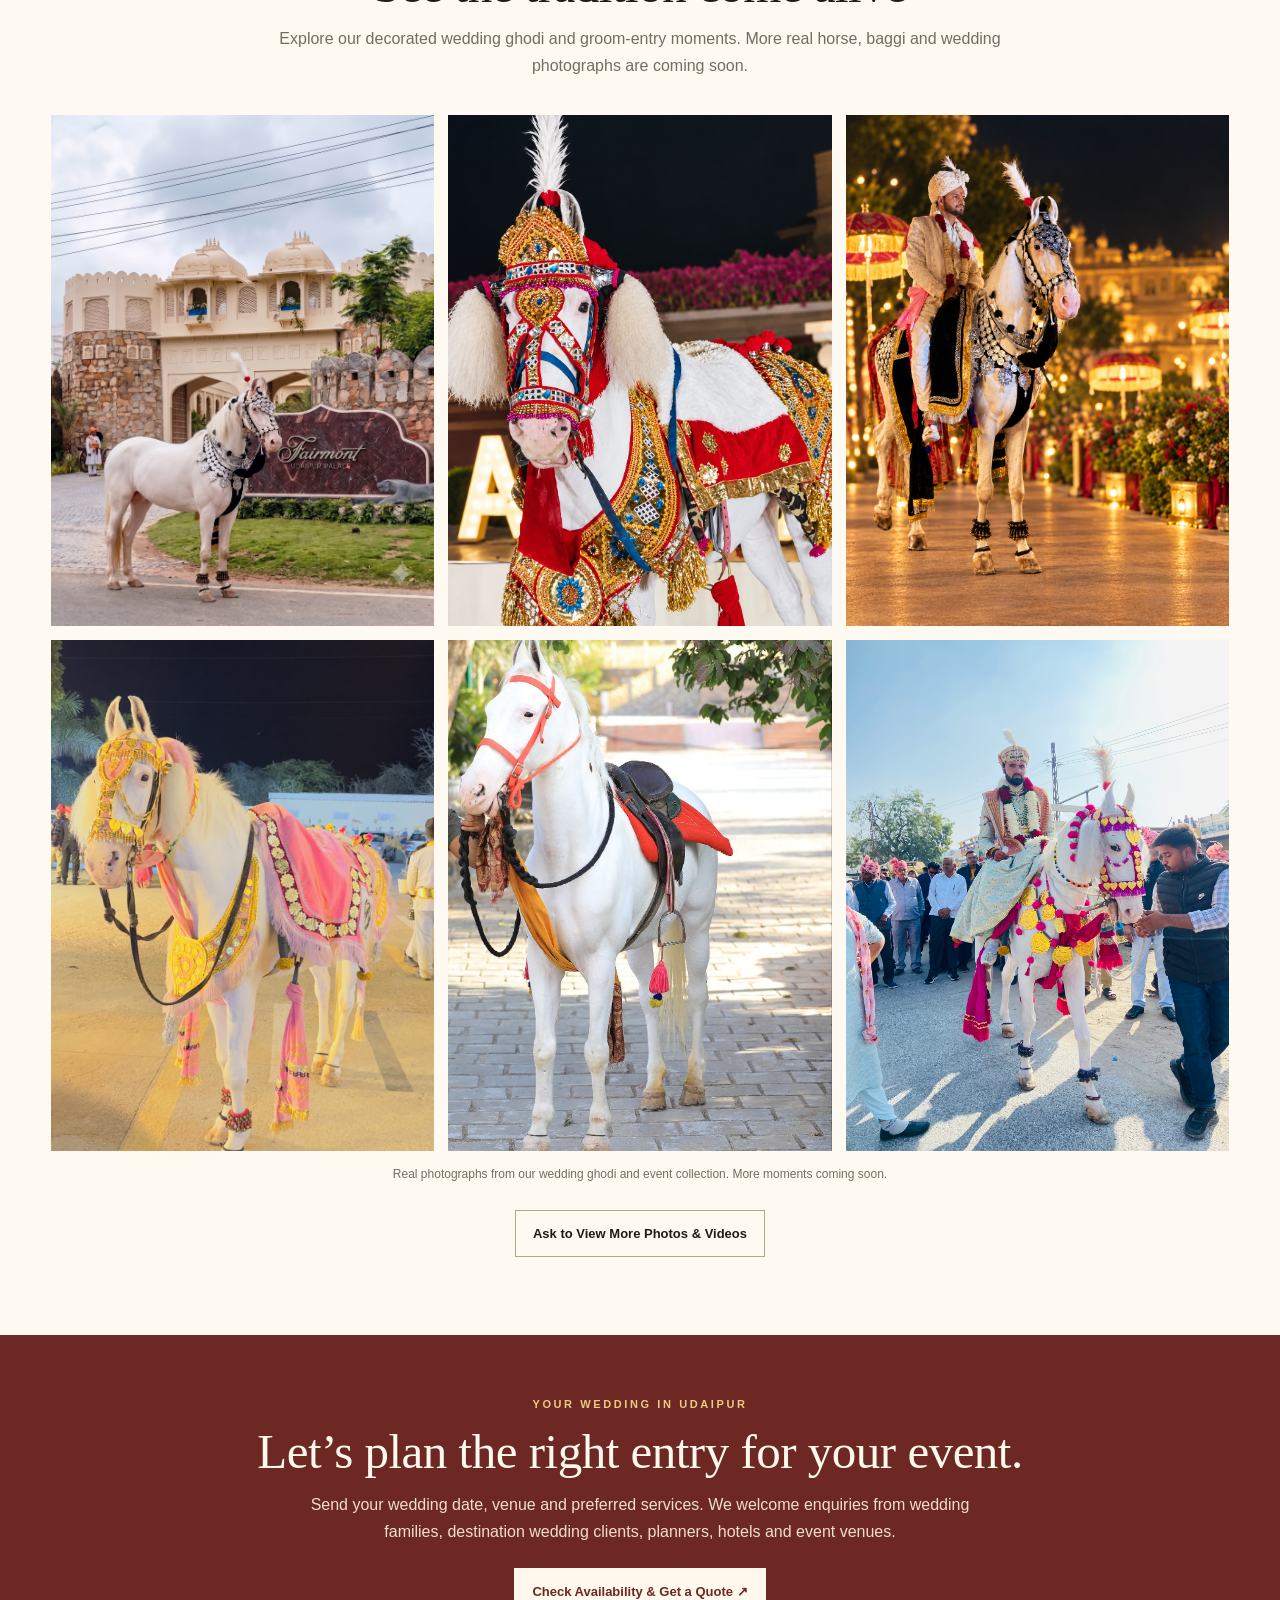
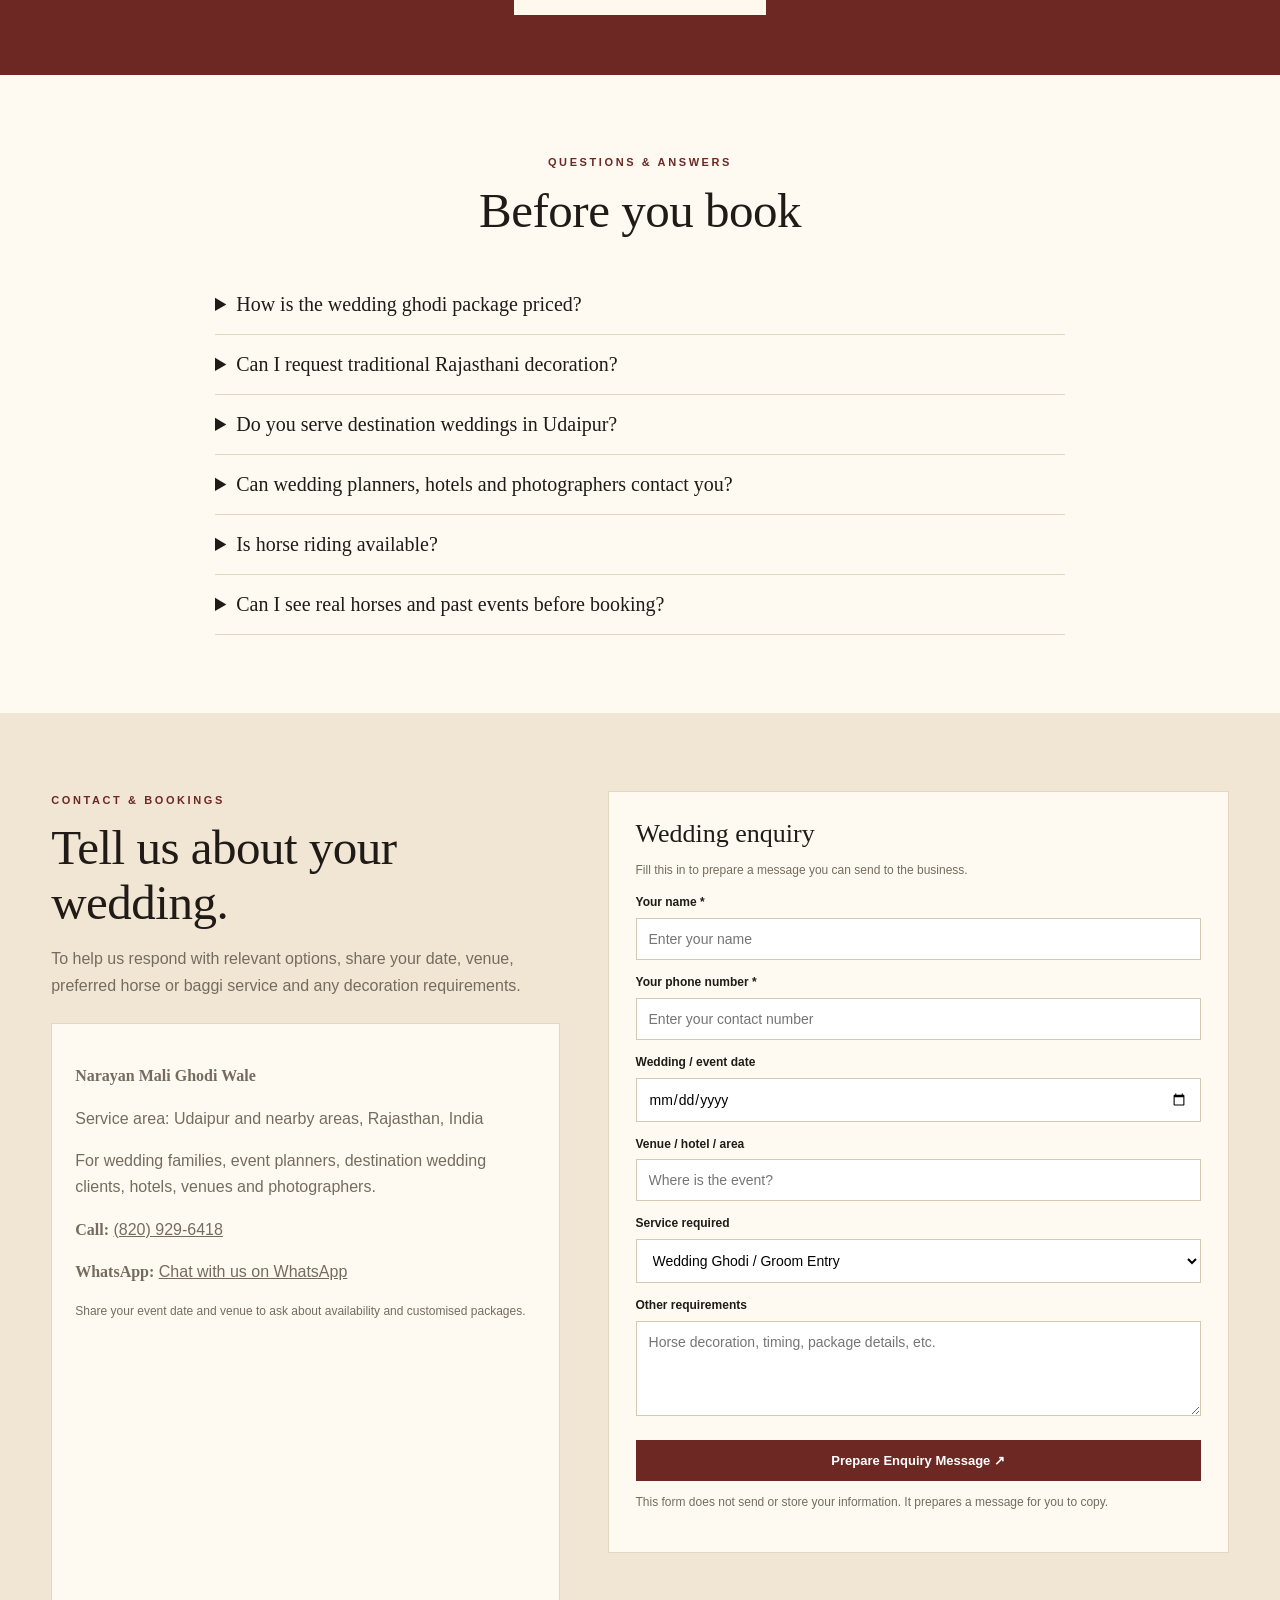
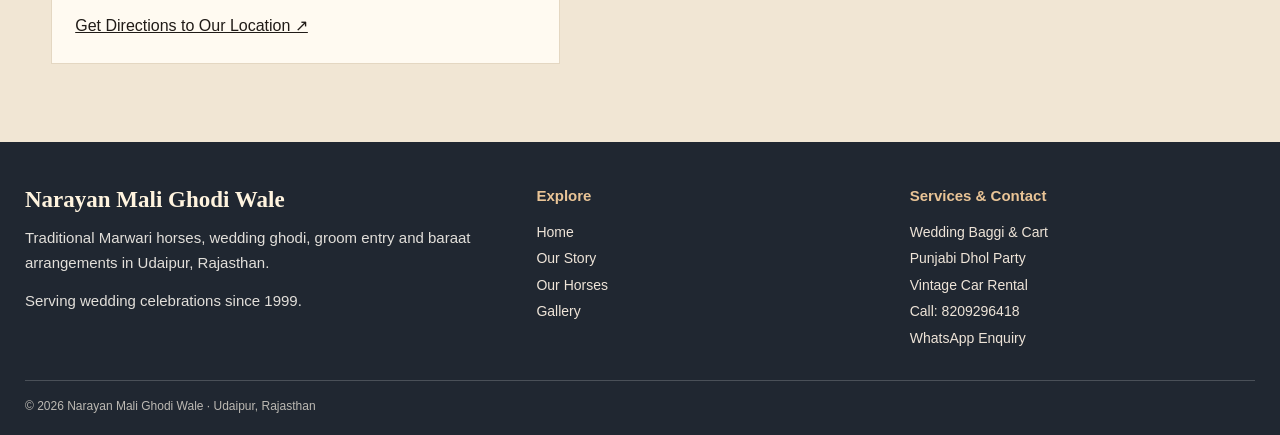
==== commit 6e686095: "Show real written Google review excerpts; add click-to-pause slider and tighten section spacing" ====
--- a/index.html
+++ b/index.html
@@ -28,23 +28,27 @@
 @media(min-width:781px){.updated-hero{min-height:720px!important}.updated-hero .hero-photo{min-height:720px!important}.updated-hero .hero-inner{align-self:start!important;padding-top:26px!important;padding-bottom:22px!important}.updated-hero h1{margin:8px 0 14px!important;font-size:clamp(34px,3.45vw,57px)!important;line-height:1.13!important}.updated-hero p{line-height:1.48!important}.updated-hero .hero-benefits{margin:17px 0 0!important}.updated-hero .hero-benefits li{margin:10px 0!important}.updated-hero .actions{margin-top:18px!important}}
 @media(max-width:780px){.updated-hero .hero-inner{padding-top:22px!important}.updated-hero h1{margin-top:0!important}.updated-hero .hero-benefits{margin:16px 0!important}.updated-hero .hero-benefits li{margin:10px 0!important}.updated-hero .actions{margin-top:18px!important}}
 
-/* Google review ticker, directly after homepage hero */
-.gmb-testimonials{padding:52px 0 58px;background:#fffaf1;color:#33291f;overflow:hidden}
-.gmb-testimonials .gmb-heading{text-align:center;padding:0 20px;margin-bottom:26px}
+/* Interactive Google customer review carousel */
+.gmb-testimonials{padding:34px 0 32px;background:#fffaf1;color:#33291f;overflow:hidden}
+.gmb-testimonials .gmb-heading{text-align:center;padding:0 20px;margin-bottom:20px}
 .gmb-testimonials .gmb-eyebrow{font:700 12px Arial,sans-serif;letter-spacing:2px;color:#986e42;text-transform:uppercase}
-.gmb-testimonials h2{font:700 clamp(27px,3vw,39px)/1.2 Georgia,serif;margin:10px 0}
+.gmb-testimonials h2{font:700 clamp(27px,3vw,39px)/1.2 Georgia,serif;margin:8px 0}
 .gmb-testimonials .gmb-rating{font:600 15px Arial,sans-serif;color:#544b41}
 .gmb-testimonials .gmb-stars{color:#d79d37;letter-spacing:2px}
-.gmb-testimonials .gmb-window{overflow:hidden;position:relative;mask-image:linear-gradient(90deg,transparent,#000 6%,#000 94%,transparent)}
-.gmb-testimonials .gmb-track{display:flex;gap:18px;width:max-content;animation:gmb-scroll-right 24s linear infinite}
-.gmb-testimonials .gmb-window:hover .gmb-track{animation-play-state:paused}
-.gmb-testimonials .gmb-card{width:310px;min-height:145px;flex:none;background:white;border:1px solid #ebdcc8;border-radius:13px;box-shadow:0 5px 16px #392a1610;padding:23px}
+.gmb-testimonials .gmb-window{overflow:hidden;position:relative;mask-image:linear-gradient(90deg,transparent,#000 4%,#000 96%,transparent)}
+.gmb-testimonials .gmb-track{display:flex;gap:18px;width:max-content;animation:gmb-scroll-right 34s linear infinite}
+.gmb-testimonials .gmb-window:hover .gmb-track,.gmb-testimonials.gmb-paused .gmb-track,.gmb-testimonials .gmb-window:focus-within .gmb-track{animation-play-state:paused}
+.gmb-testimonials .gmb-card{width:340px;min-height:215px;flex:none;background:white;border:1px solid #ebdcc8;border-radius:13px;box-shadow:0 5px 16px #392a1610;padding:23px;cursor:pointer;text-align:left;color:inherit;font:inherit}
+.gmb-testimonials .gmb-card:focus-visible{outline:3px solid #986e42;outline-offset:3px}
 .gmb-testimonials .gmb-card strong{font:700 18px Georgia,serif;display:block;margin:12px 0 8px}
-.gmb-testimonials .gmb-card p{font:14px/1.5 Arial,sans-serif;color:#746b60;margin:0}
-.gmb-testimonials .gmb-actions{text-align:center;margin-top:27px}
-.gmb-testimonials .gmb-actions a{display:inline-block;padding:12px 23px;background:#70332e;color:white;text-decoration:none;border-radius:5px;font:700 14px Arial,sans-serif}
+.gmb-testimonials .gmb-card p{font:15px/1.55 Arial,sans-serif;color:#5b5148;margin:0}
+.gmb-testimonials .gmb-card .gmb-note{display:block;font:12px/1.4 Arial,sans-serif;color:#877c70;margin-top:10px}
+.gmb-testimonials .gmb-actions{text-align:center;margin-top:18px;display:flex;justify-content:center;align-items:center;flex-wrap:wrap;gap:12px}
+.gmb-testimonials .gmb-actions a{display:inline-block;padding:11px 21px;background:#70332e;color:white;text-decoration:none;border-radius:5px;font:700 14px Arial,sans-serif}
+.gmb-testimonials .gmb-control{border:1px solid #b99d79;background:transparent;color:#57392e;border-radius:5px;padding:10px 16px;font:700 14px Arial,sans-serif;cursor:pointer}
 @keyframes gmb-scroll-right{from{transform:translateX(-50%)}to{transform:translateX(0)}}
-@media(prefers-reduced-motion:reduce){.gmb-testimonials .gmb-track{animation:none}.gmb-testimonials .gmb-window{overflow-x:auto}}
+@media(max-width:600px){.gmb-testimonials{padding:30px 0}.gmb-testimonials .gmb-card{width:285px;min-height:235px;padding:18px}}
+@media(prefers-reduced-motion:reduce){.gmb-testimonials .gmb-track{animation:none}.gmb-testimonials .gmb-window{overflow-x:auto;mask-image:none}}
 </style><link rel="icon" type="image/png" href="/Regal%20Golden%20Horse%20Horseshoe%20Emblem.png"><link rel="apple-touch-icon" href="/Regal%20Golden%20Horse%20Horseshoe%20Emblem.png"><link rel="stylesheet" href="/site-shared.css">
 <script src="/site-shared.js" defer></script>
 </head><body>
@@ -52,7 +56,7 @@
 <div id="nm-site-header"></div>
 <main>
 <section class="hero updated-hero" style="padding:0"><div class="wrap hero-inner"><h1>Traditional Wedding Ghodi, Baggi &amp; Baraat Services in Udaipur</h1><p>From a beautifully decorated Marwari ghodi for the groom's entry to traditional baggi and baraat arrangements, we help make your wedding celebrations special.</p><ul class="hero-benefits"><li>Serving Wedding Celebrations Since 1999</li><li>Beautifully Decorated Marwari Horses</li><li>Traditional Baggi &amp; Baraat Arrangements</li><li>Experienced Horse Handlers &amp; Personal Service</li></ul><div class="actions"><a class="btn" href="https://wa.me/918209296418?text=Namaste%2C%20I%20want%20to%20check%20availability%20for%20wedding%20ghodi%20or%20baggi%20services%20in%20Udaipur." target="_blank" rel="noopener">WhatsApp to Check Availability ↗</a><a class="btn light" href="tel:+918209296418">Speak With Us</a></div></div><div class="hero-photo"><img src="/IMG_0297.png" alt="Decorated white Marwari wedding horse for groom entry in Udaipur" fetchpriority="high" decoding="async"></div></section>
-<section class="gmb-testimonials" aria-label="Google customer reviews"><div class="gmb-heading"><div class="gmb-eyebrow">Customer Feedback</div><h2>What Our Customers Say</h2><div class="gmb-rating"><span class="gmb-stars">★★★★★</span> &nbsp;5.0 / 5 · 14 Google reviews</div></div><div class="gmb-window"><div class="gmb-track"><article class="gmb-card"><div class="gmb-stars" aria-label="5 out of 5 stars">★★★★★</div><strong>Tas ir Shah</strong><p>5-star Google rating</p></article><article class="gmb-card"><div class="gmb-stars" aria-label="5 out of 5 stars">★★★★★</div><strong>Rekha Flowers</strong><p>5-star Google rating · Local Guide</p></article><article class="gmb-card"><div class="gmb-stars" aria-label="5 out of 5 stars">★★★★★</div><strong>Google customers</strong><p>5.0 average rating · 14 reviews</p></article><article class="gmb-card"><div class="gmb-stars" aria-label="5 out of 5 stars">★★★★★</div><strong>Tas ir Shah</strong><p>5-star Google rating</p></article><article class="gmb-card"><div class="gmb-stars" aria-label="5 out of 5 stars">★★★★★</div><strong>Rekha Flowers</strong><p>5-star Google rating · Local Guide</p></article><article class="gmb-card"><div class="gmb-stars" aria-label="5 out of 5 stars">★★★★★</div><strong>Google customers</strong><p>5.0 average rating · 14 reviews</p></article></div></div><div class="gmb-actions"><a href="https://www.google.com/search?q=Narayan+Mali+Ghodi+Wale" target="_blank" rel="noopener">Read All Reviews on Google ↗</a></div></section>
+<section class="gmb-testimonials" aria-label="Google customer reviews"><div class="gmb-heading"><div class="gmb-eyebrow">Customer Feedback</div><h2>What Our Customers Say</h2><div class="gmb-rating"><span class="gmb-stars">★★★★★</span> &nbsp;5.0 / 5 · 14 Google reviews</div></div><div class="gmb-window"><div class="gmb-track"><button type="button" class="gmb-card" aria-label="Pause reviews to read Tribhuvan singh ranawat"><span class="gmb-stars" aria-label="5 out of 5 stars">★★★★★</span><strong>Tribhuvan singh ranawat</strong><p>I recently rented a horse for my wedding and they have really good option of horses, they were really professional...</p><span class="gmb-note">Excerpt from Google review · 7 Oct 2025</span></button><button type="button" class="gmb-card" aria-label="Pause reviews to read Harman Preet Singh"><span class="gmb-stars" aria-label="5 out of 5 stars">★★★★★</span><strong>Harman Preet Singh</strong><p>Coperative staff and beautiful ghodi with ornaments</p><span class="gmb-note">Google review · 2 Oct 2025</span></button><button type="button" class="gmb-card" aria-label="Pause reviews to read Tas ir Shah"><span class="gmb-stars" aria-label="5 out of 5 stars">★★★★★</span><strong>Tas ir Shah</strong><p>5-star rating</p><span class="gmb-note">Star-only Google review</span></button><button type="button" class="gmb-card" aria-label="Pause reviews to read Rekha Flowers"><span class="gmb-stars" aria-label="5 out of 5 stars">★★★★★</span><strong>Rekha Flowers</strong><p>5-star rating</p><span class="gmb-note">Star-only Google review · Local Guide</span></button><button type="button" class="gmb-card" aria-label="Pause reviews to read Tribhuvan singh ranawat"><span class="gmb-stars" aria-label="5 out of 5 stars">★★★★★</span><strong>Tribhuvan singh ranawat</strong><p>I recently rented a horse for my wedding and they have really good option of horses, they were really professional...</p><span class="gmb-note">Excerpt from Google review · 7 Oct 2025</span></button><button type="button" class="gmb-card" aria-label="Pause reviews to read Harman Preet Singh"><span class="gmb-stars" aria-label="5 out of 5 stars">★★★★★</span><strong>Harman Preet Singh</strong><p>Coperative staff and beautiful ghodi with ornaments</p><span class="gmb-note">Google review · 2 Oct 2025</span></button><button type="button" class="gmb-card" aria-label="Pause reviews to read Tas ir Shah"><span class="gmb-stars" aria-label="5 out of 5 stars">★★★★★</span><strong>Tas ir Shah</strong><p>5-star rating</p><span class="gmb-note">Star-only Google review</span></button><button type="button" class="gmb-card" aria-label="Pause reviews to read Rekha Flowers"><span class="gmb-stars" aria-label="5 out of 5 stars">★★★★★</span><strong>Rekha Flowers</strong><p>5-star rating</p><span class="gmb-note">Star-only Google review · Local Guide</span></button></div></div><div class="gmb-actions"><button class="gmb-control" type="button" aria-pressed="false">⏸ Pause Reviews</button><a href="https://www.google.com/search?q=Narayan+Mali+Ghodi+Wale" target="_blank" rel="noopener">Read All Reviews on Google ↗</a></div></section>
 
 
 <section id="services"><div class="wrap"><div class="intro"><div class="eyebrow">Our wedding services</div><h2>Wedding Ghodi &amp; Baggi Services in Udaipur</h2><p>Explore wedding ghodi on rent, decorated Marwari horses, groom entries, baraat processions and traditional baggi arrangements in Udaipur. Tell us your wedding date and venue to discuss available options.</p></div><div class="services">
@@ -84,4 +88,4 @@
 
 document.getElementById('enquiryForm').addEventListener('submit',function(e){e.preventDefault();const d=new FormData(this);const message='Wedding enquiry for Narayan Mali Ghodi Wale\nName: '+d.get('name')+'\nPhone: '+d.get('phone')+'\nEvent date: '+(d.get('date')||'Not specified')+'\nVenue: '+(d.get('venue')||'Not specified')+'\nService: '+d.get('service')+'\nRequirements: '+(d.get('details')||'Not specified');const t=document.getElementById('preparedMessage');t.value=message;t.style.display='block';document.getElementById('copyMessage').style.display='block';document.getElementById('formMessage').textContent='Your message is ready below. Copy it to send it to the business; this demo form does not submit or store details.';});
 document.getElementById('copyMessage').addEventListener('click',async function(){const t=document.getElementById('preparedMessage');t.select();try{await navigator.clipboard.writeText(t.value);this.textContent='Copied';}catch(e){this.textContent='Select the text above to copy';}});
-</script></body></html>+</script><script>(function(){const section=document.querySelector('.gmb-testimonials');if(!section)return;const control=section.querySelector('.gmb-control');function setPaused(paused){section.classList.toggle('gmb-paused',paused);control.setAttribute('aria-pressed',String(paused));control.textContent=paused?'▶ Resume Reviews':'⏸ Pause Reviews'}control.addEventListener('click',()=>setPaused(!section.classList.contains('gmb-paused')));section.querySelectorAll('.gmb-card').forEach(card=>card.addEventListener('click',()=>setPaused(true)));})();</script></body></html>
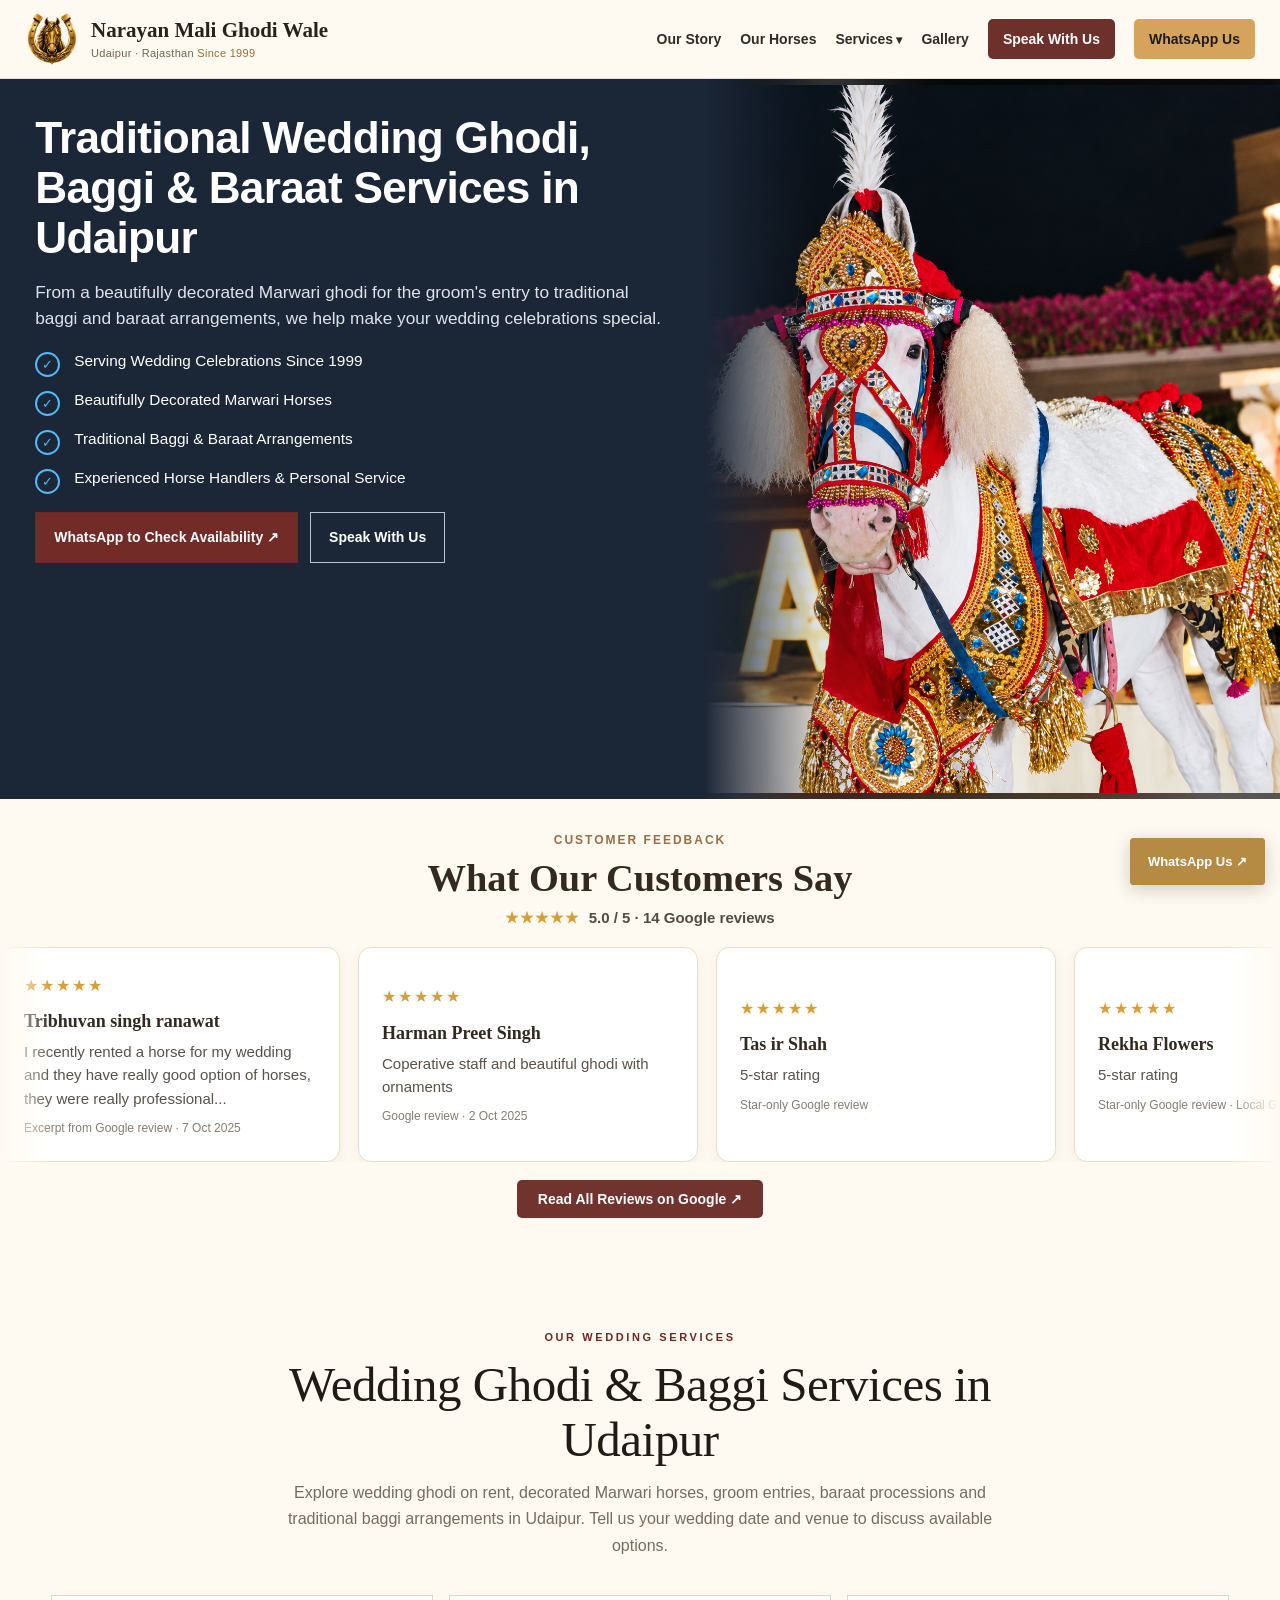
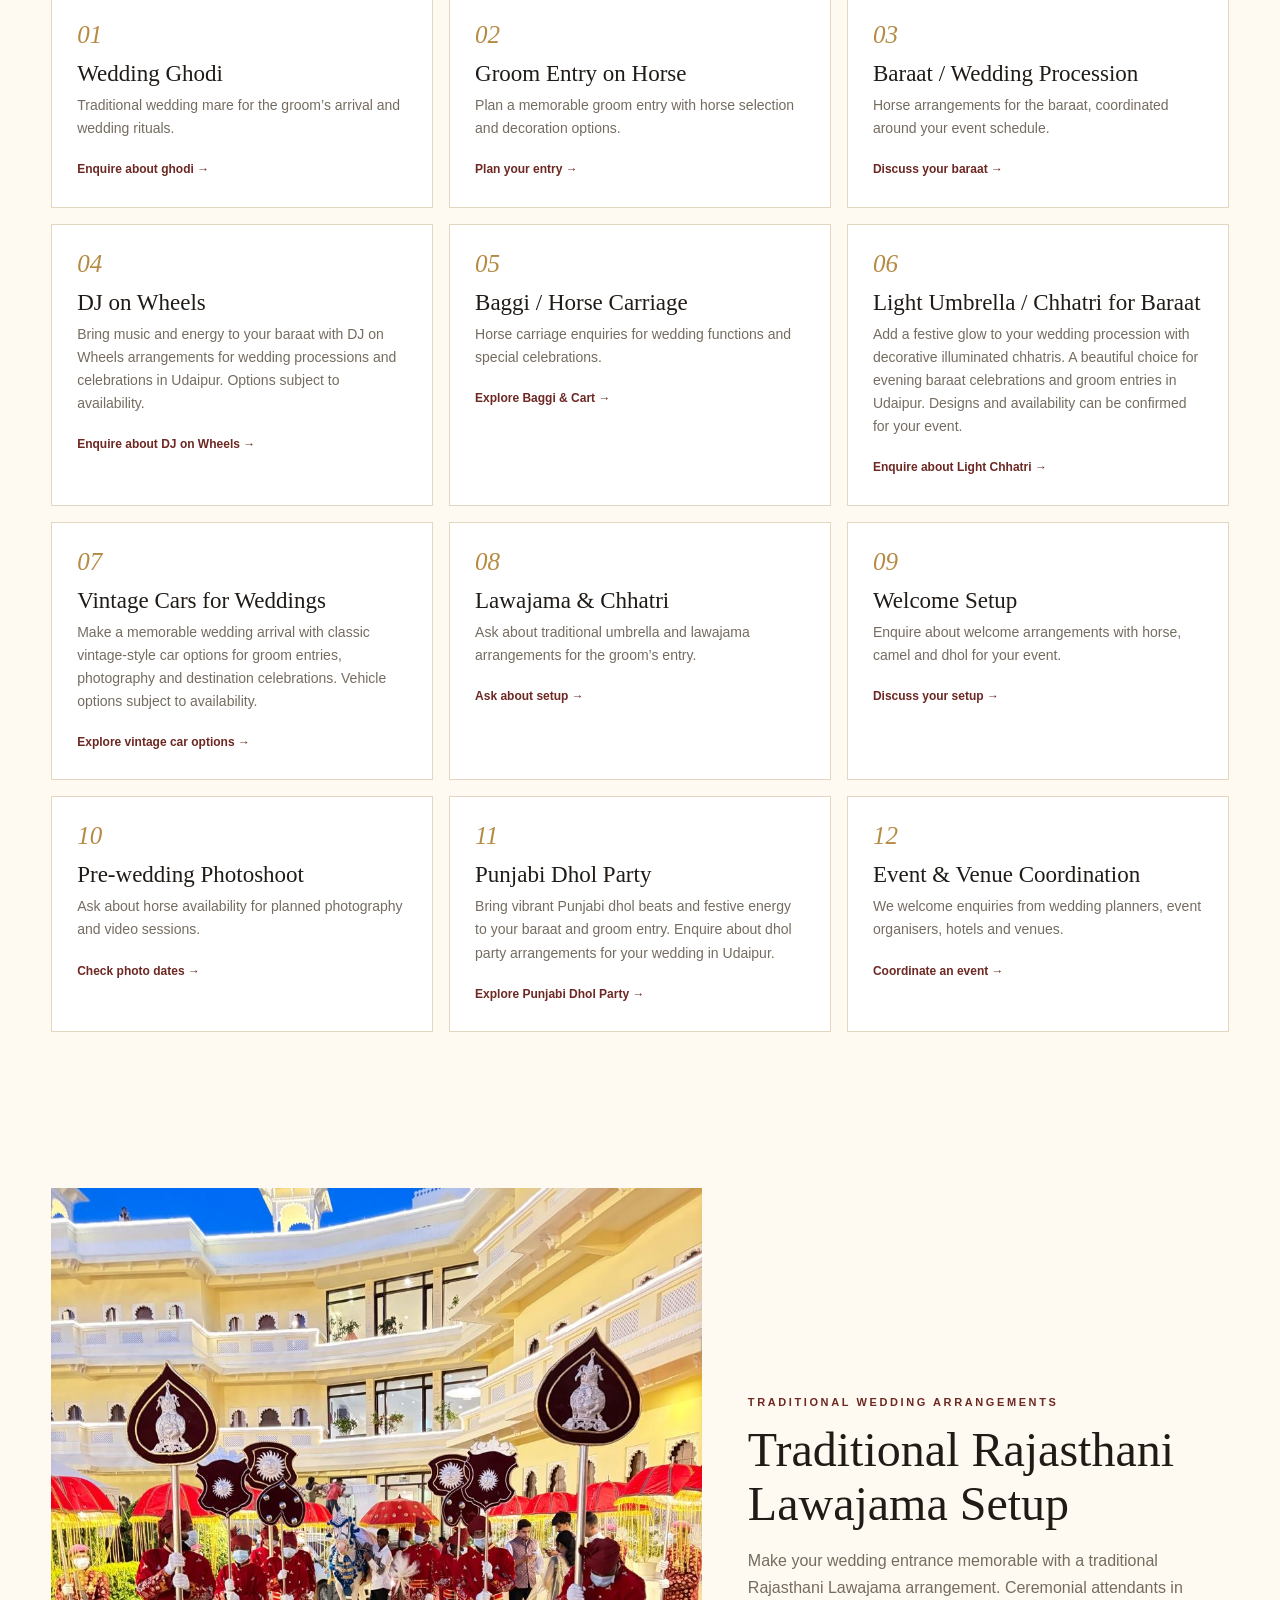
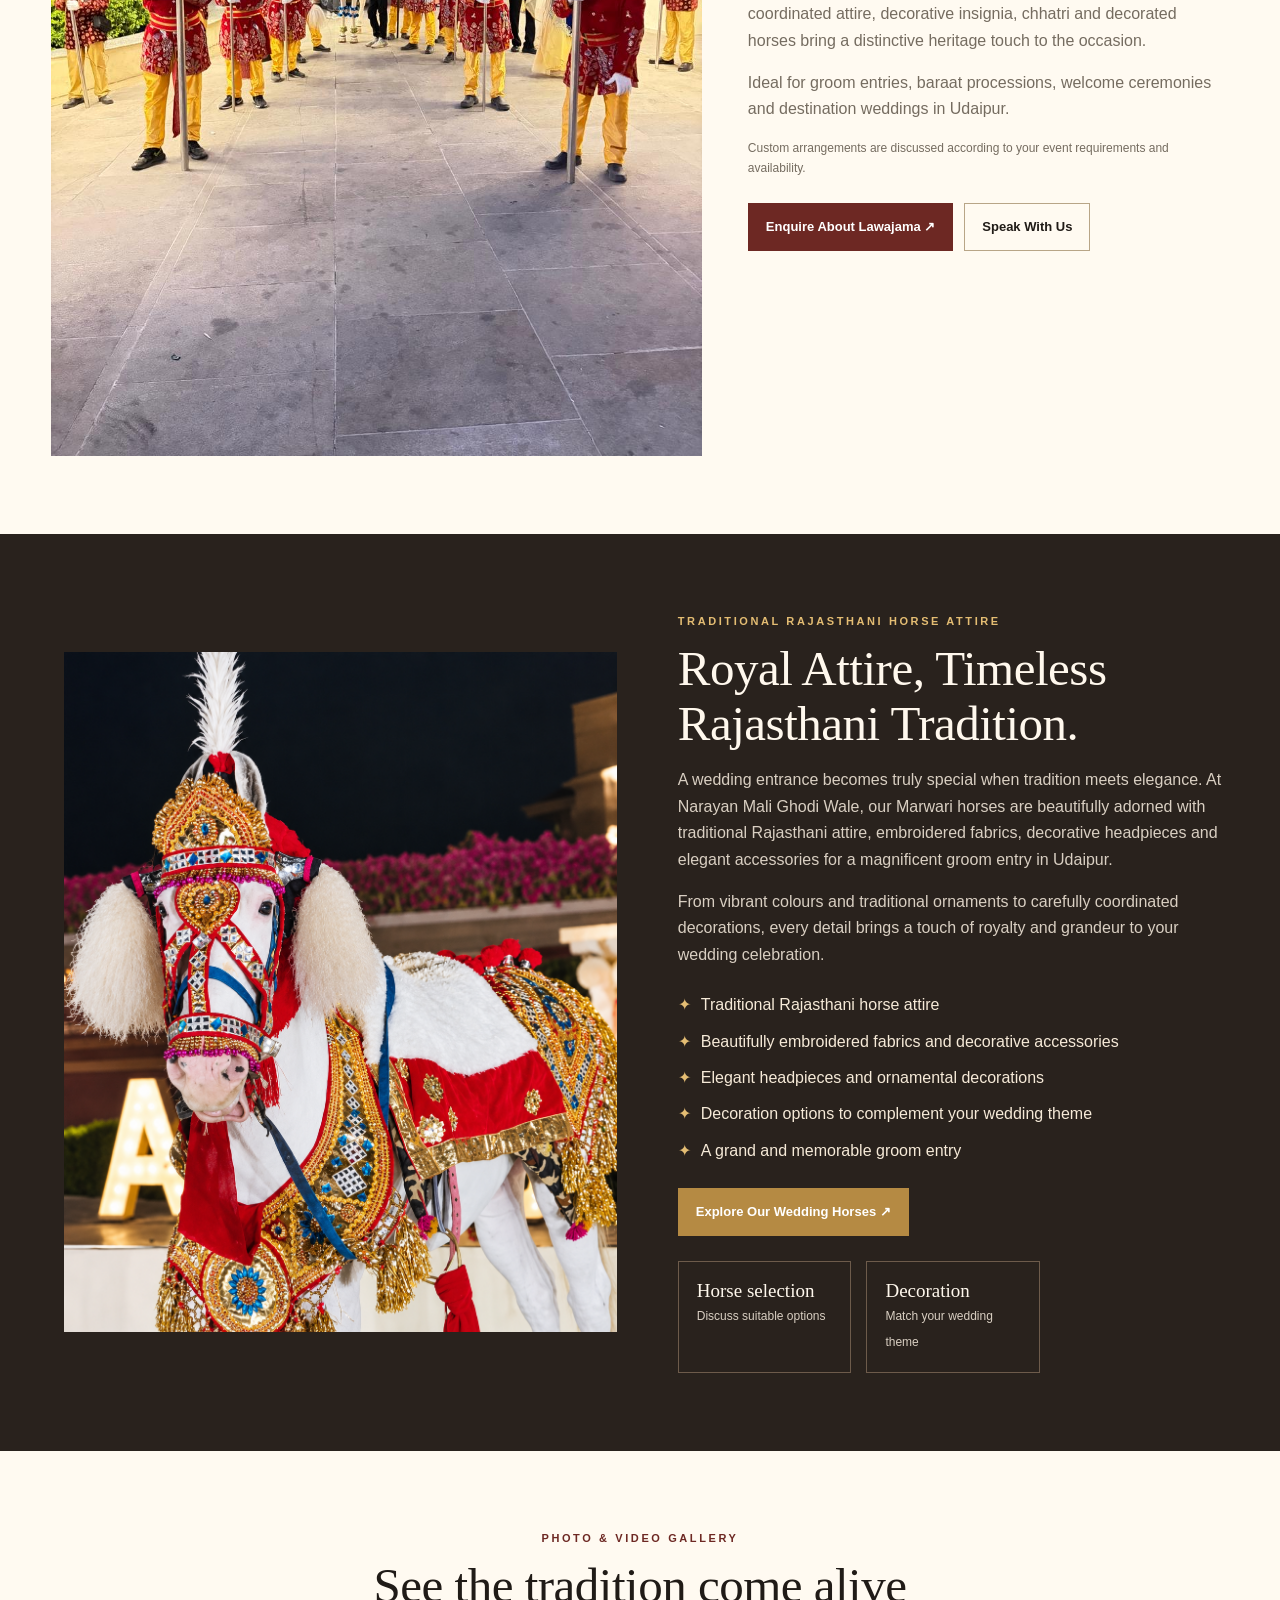
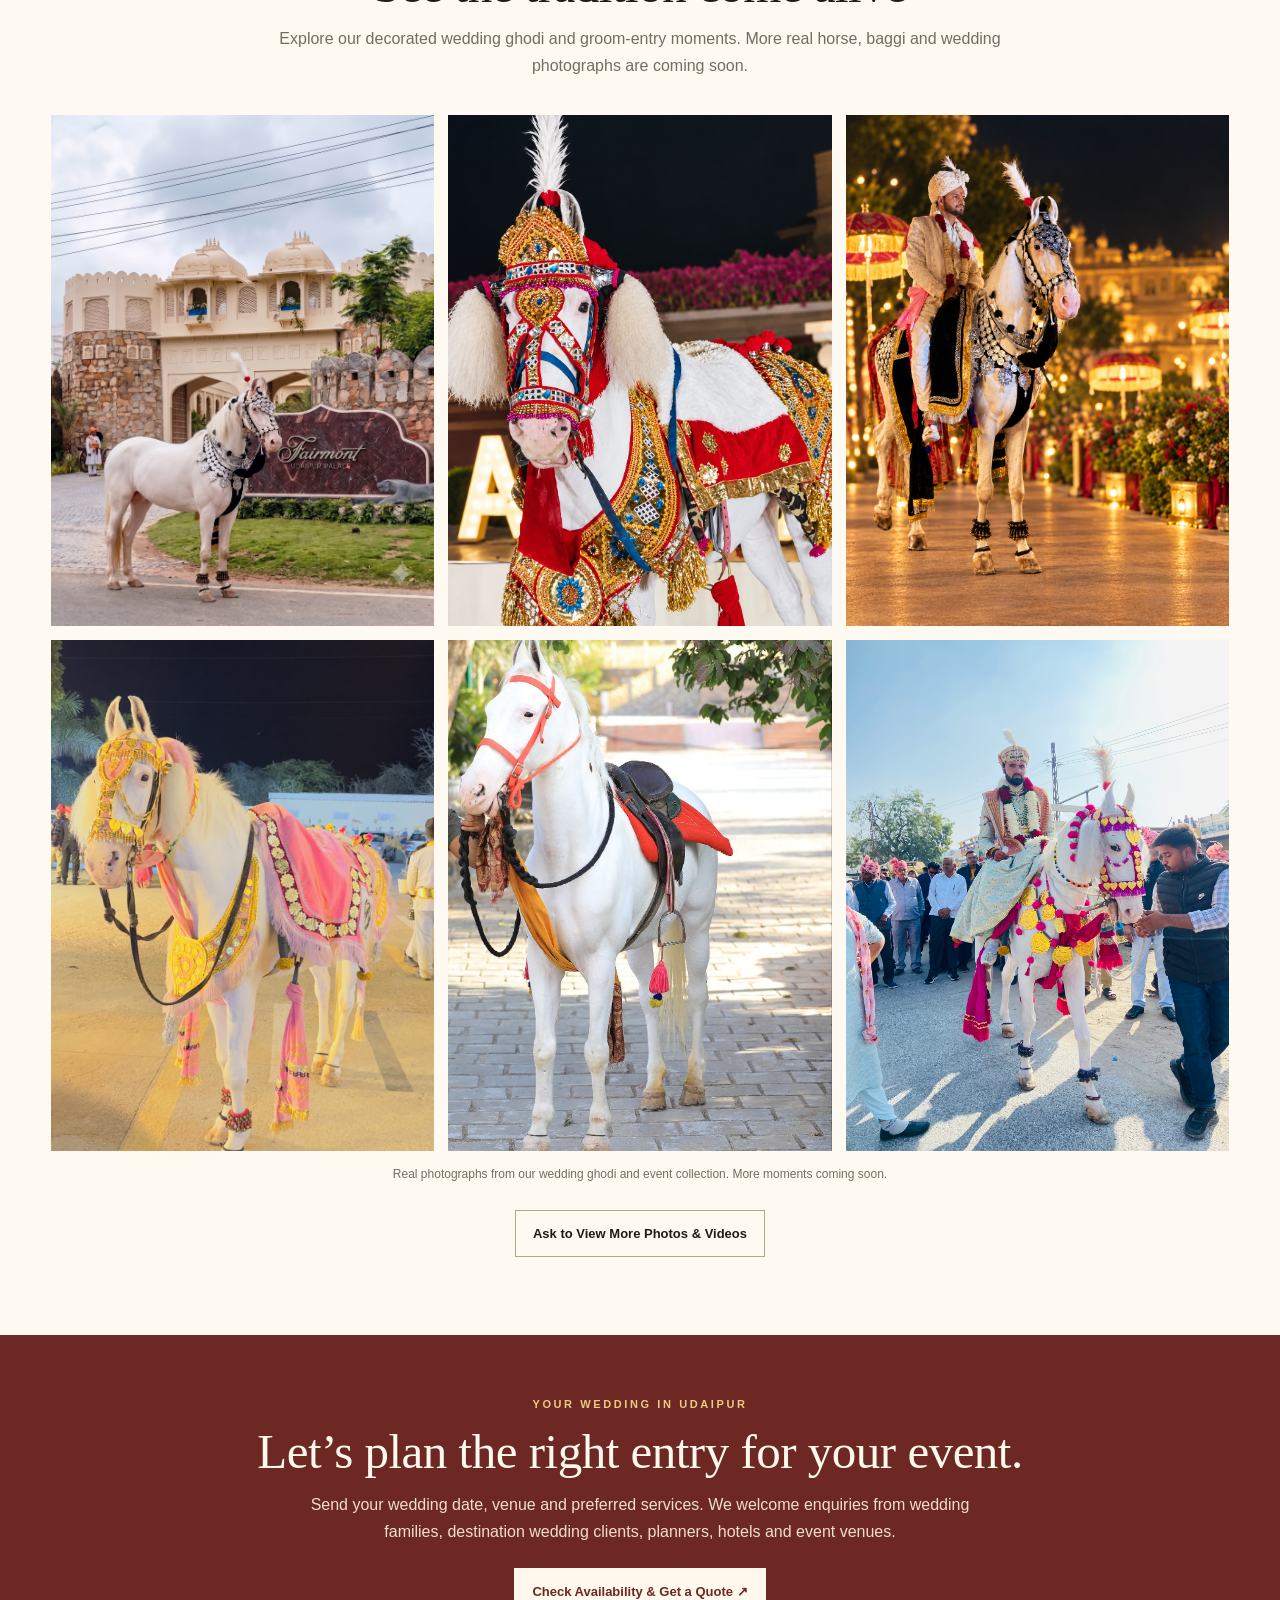
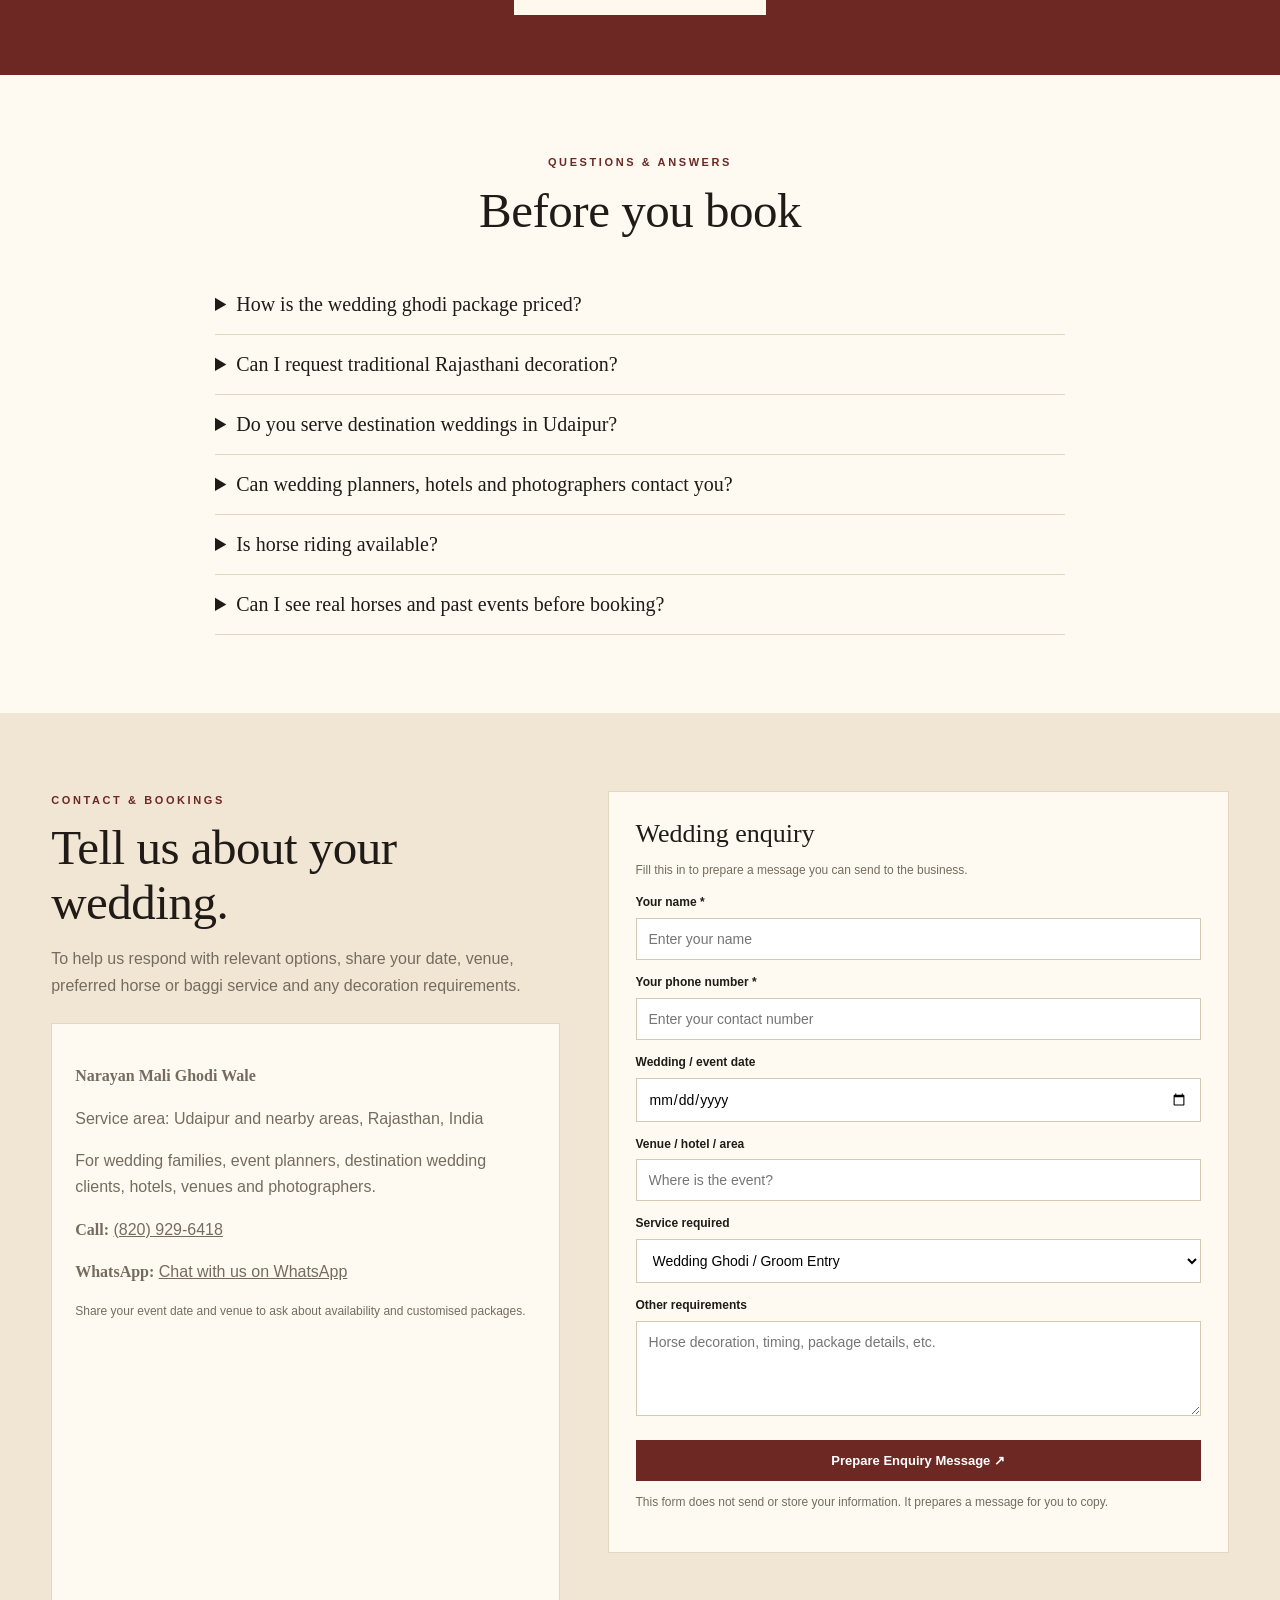
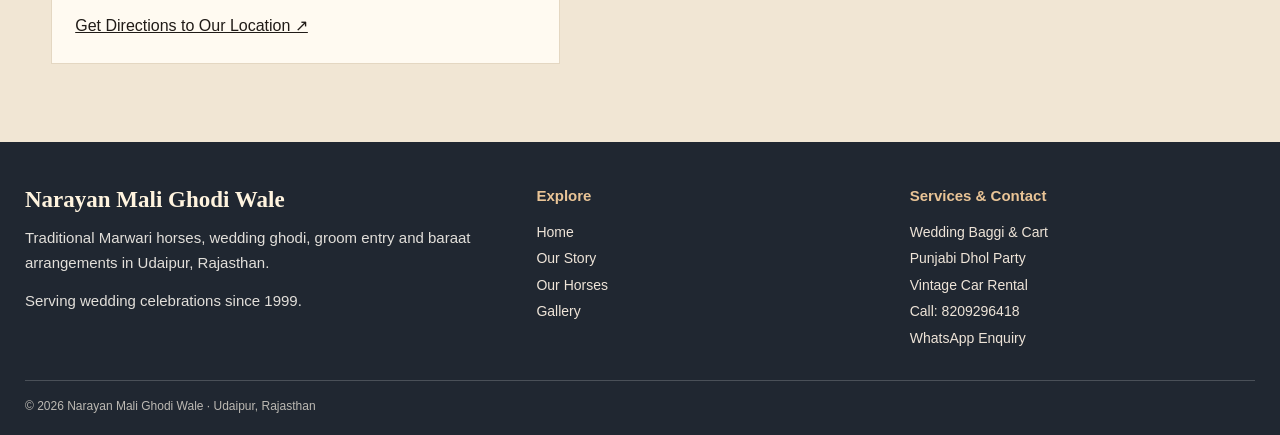
==== commit 99dccf2a: "Remove pause reviews button while retaining click-to-pause review cards" ====
--- a/index.html
+++ b/index.html
@@ -56,7 +56,7 @@
 <div id="nm-site-header"></div>
 <main>
 <section class="hero updated-hero" style="padding:0"><div class="wrap hero-inner"><h1>Traditional Wedding Ghodi, Baggi &amp; Baraat Services in Udaipur</h1><p>From a beautifully decorated Marwari ghodi for the groom's entry to traditional baggi and baraat arrangements, we help make your wedding celebrations special.</p><ul class="hero-benefits"><li>Serving Wedding Celebrations Since 1999</li><li>Beautifully Decorated Marwari Horses</li><li>Traditional Baggi &amp; Baraat Arrangements</li><li>Experienced Horse Handlers &amp; Personal Service</li></ul><div class="actions"><a class="btn" href="https://wa.me/918209296418?text=Namaste%2C%20I%20want%20to%20check%20availability%20for%20wedding%20ghodi%20or%20baggi%20services%20in%20Udaipur." target="_blank" rel="noopener">WhatsApp to Check Availability ↗</a><a class="btn light" href="tel:+918209296418">Speak With Us</a></div></div><div class="hero-photo"><img src="/IMG_0297.png" alt="Decorated white Marwari wedding horse for groom entry in Udaipur" fetchpriority="high" decoding="async"></div></section>
-<section class="gmb-testimonials" aria-label="Google customer reviews"><div class="gmb-heading"><div class="gmb-eyebrow">Customer Feedback</div><h2>What Our Customers Say</h2><div class="gmb-rating"><span class="gmb-stars">★★★★★</span> &nbsp;5.0 / 5 · 14 Google reviews</div></div><div class="gmb-window"><div class="gmb-track"><button type="button" class="gmb-card" aria-label="Pause reviews to read Tribhuvan singh ranawat"><span class="gmb-stars" aria-label="5 out of 5 stars">★★★★★</span><strong>Tribhuvan singh ranawat</strong><p>I recently rented a horse for my wedding and they have really good option of horses, they were really professional...</p><span class="gmb-note">Excerpt from Google review · 7 Oct 2025</span></button><button type="button" class="gmb-card" aria-label="Pause reviews to read Harman Preet Singh"><span class="gmb-stars" aria-label="5 out of 5 stars">★★★★★</span><strong>Harman Preet Singh</strong><p>Coperative staff and beautiful ghodi with ornaments</p><span class="gmb-note">Google review · 2 Oct 2025</span></button><button type="button" class="gmb-card" aria-label="Pause reviews to read Tas ir Shah"><span class="gmb-stars" aria-label="5 out of 5 stars">★★★★★</span><strong>Tas ir Shah</strong><p>5-star rating</p><span class="gmb-note">Star-only Google review</span></button><button type="button" class="gmb-card" aria-label="Pause reviews to read Rekha Flowers"><span class="gmb-stars" aria-label="5 out of 5 stars">★★★★★</span><strong>Rekha Flowers</strong><p>5-star rating</p><span class="gmb-note">Star-only Google review · Local Guide</span></button><button type="button" class="gmb-card" aria-label="Pause reviews to read Tribhuvan singh ranawat"><span class="gmb-stars" aria-label="5 out of 5 stars">★★★★★</span><strong>Tribhuvan singh ranawat</strong><p>I recently rented a horse for my wedding and they have really good option of horses, they were really professional...</p><span class="gmb-note">Excerpt from Google review · 7 Oct 2025</span></button><button type="button" class="gmb-card" aria-label="Pause reviews to read Harman Preet Singh"><span class="gmb-stars" aria-label="5 out of 5 stars">★★★★★</span><strong>Harman Preet Singh</strong><p>Coperative staff and beautiful ghodi with ornaments</p><span class="gmb-note">Google review · 2 Oct 2025</span></button><button type="button" class="gmb-card" aria-label="Pause reviews to read Tas ir Shah"><span class="gmb-stars" aria-label="5 out of 5 stars">★★★★★</span><strong>Tas ir Shah</strong><p>5-star rating</p><span class="gmb-note">Star-only Google review</span></button><button type="button" class="gmb-card" aria-label="Pause reviews to read Rekha Flowers"><span class="gmb-stars" aria-label="5 out of 5 stars">★★★★★</span><strong>Rekha Flowers</strong><p>5-star rating</p><span class="gmb-note">Star-only Google review · Local Guide</span></button></div></div><div class="gmb-actions"><button class="gmb-control" type="button" aria-pressed="false">⏸ Pause Reviews</button><a href="https://www.google.com/search?q=Narayan+Mali+Ghodi+Wale" target="_blank" rel="noopener">Read All Reviews on Google ↗</a></div></section>
+<section class="gmb-testimonials" aria-label="Google customer reviews"><div class="gmb-heading"><div class="gmb-eyebrow">Customer Feedback</div><h2>What Our Customers Say</h2><div class="gmb-rating"><span class="gmb-stars">★★★★★</span> &nbsp;5.0 / 5 · 14 Google reviews</div></div><div class="gmb-window"><div class="gmb-track"><button type="button" class="gmb-card" aria-label="Pause reviews to read Tribhuvan singh ranawat"><span class="gmb-stars" aria-label="5 out of 5 stars">★★★★★</span><strong>Tribhuvan singh ranawat</strong><p>I recently rented a horse for my wedding and they have really good option of horses, they were really professional...</p><span class="gmb-note">Excerpt from Google review · 7 Oct 2025</span></button><button type="button" class="gmb-card" aria-label="Pause reviews to read Harman Preet Singh"><span class="gmb-stars" aria-label="5 out of 5 stars">★★★★★</span><strong>Harman Preet Singh</strong><p>Coperative staff and beautiful ghodi with ornaments</p><span class="gmb-note">Google review · 2 Oct 2025</span></button><button type="button" class="gmb-card" aria-label="Pause reviews to read Tas ir Shah"><span class="gmb-stars" aria-label="5 out of 5 stars">★★★★★</span><strong>Tas ir Shah</strong><p>5-star rating</p><span class="gmb-note">Star-only Google review</span></button><button type="button" class="gmb-card" aria-label="Pause reviews to read Rekha Flowers"><span class="gmb-stars" aria-label="5 out of 5 stars">★★★★★</span><strong>Rekha Flowers</strong><p>5-star rating</p><span class="gmb-note">Star-only Google review · Local Guide</span></button><button type="button" class="gmb-card" aria-label="Pause reviews to read Tribhuvan singh ranawat"><span class="gmb-stars" aria-label="5 out of 5 stars">★★★★★</span><strong>Tribhuvan singh ranawat</strong><p>I recently rented a horse for my wedding and they have really good option of horses, they were really professional...</p><span class="gmb-note">Excerpt from Google review · 7 Oct 2025</span></button><button type="button" class="gmb-card" aria-label="Pause reviews to read Harman Preet Singh"><span class="gmb-stars" aria-label="5 out of 5 stars">★★★★★</span><strong>Harman Preet Singh</strong><p>Coperative staff and beautiful ghodi with ornaments</p><span class="gmb-note">Google review · 2 Oct 2025</span></button><button type="button" class="gmb-card" aria-label="Pause reviews to read Tas ir Shah"><span class="gmb-stars" aria-label="5 out of 5 stars">★★★★★</span><strong>Tas ir Shah</strong><p>5-star rating</p><span class="gmb-note">Star-only Google review</span></button><button type="button" class="gmb-card" aria-label="Pause reviews to read Rekha Flowers"><span class="gmb-stars" aria-label="5 out of 5 stars">★★★★★</span><strong>Rekha Flowers</strong><p>5-star rating</p><span class="gmb-note">Star-only Google review · Local Guide</span></button></div></div><div class="gmb-actions"><a href="https://www.google.com/search?q=Narayan+Mali+Ghodi+Wale" target="_blank" rel="noopener">Read All Reviews on Google ↗</a></div></section>
 
 
 <section id="services"><div class="wrap"><div class="intro"><div class="eyebrow">Our wedding services</div><h2>Wedding Ghodi &amp; Baggi Services in Udaipur</h2><p>Explore wedding ghodi on rent, decorated Marwari horses, groom entries, baraat processions and traditional baggi arrangements in Udaipur. Tell us your wedding date and venue to discuss available options.</p></div><div class="services">
@@ -88,4 +88,4 @@
 
 document.getElementById('enquiryForm').addEventListener('submit',function(e){e.preventDefault();const d=new FormData(this);const message='Wedding enquiry for Narayan Mali Ghodi Wale\nName: '+d.get('name')+'\nPhone: '+d.get('phone')+'\nEvent date: '+(d.get('date')||'Not specified')+'\nVenue: '+(d.get('venue')||'Not specified')+'\nService: '+d.get('service')+'\nRequirements: '+(d.get('details')||'Not specified');const t=document.getElementById('preparedMessage');t.value=message;t.style.display='block';document.getElementById('copyMessage').style.display='block';document.getElementById('formMessage').textContent='Your message is ready below. Copy it to send it to the business; this demo form does not submit or store details.';});
 document.getElementById('copyMessage').addEventListener('click',async function(){const t=document.getElementById('preparedMessage');t.select();try{await navigator.clipboard.writeText(t.value);this.textContent='Copied';}catch(e){this.textContent='Select the text above to copy';}});
-</script><script>(function(){const section=document.querySelector('.gmb-testimonials');if(!section)return;const control=section.querySelector('.gmb-control');function setPaused(paused){section.classList.toggle('gmb-paused',paused);control.setAttribute('aria-pressed',String(paused));control.textContent=paused?'▶ Resume Reviews':'⏸ Pause Reviews'}control.addEventListener('click',()=>setPaused(!section.classList.contains('gmb-paused')));section.querySelectorAll('.gmb-card').forEach(card=>card.addEventListener('click',()=>setPaused(true)));})();</script></body></html>+</script><script>(function(){const section=document.querySelector('.gmb-testimonials');if(!section)return;function setPaused(paused){section.classList.toggle('gmb-paused',paused)}section.querySelectorAll('.gmb-card').forEach(card=>card.addEventListener('click',()=>setPaused(true)));})();</script></body></html>
